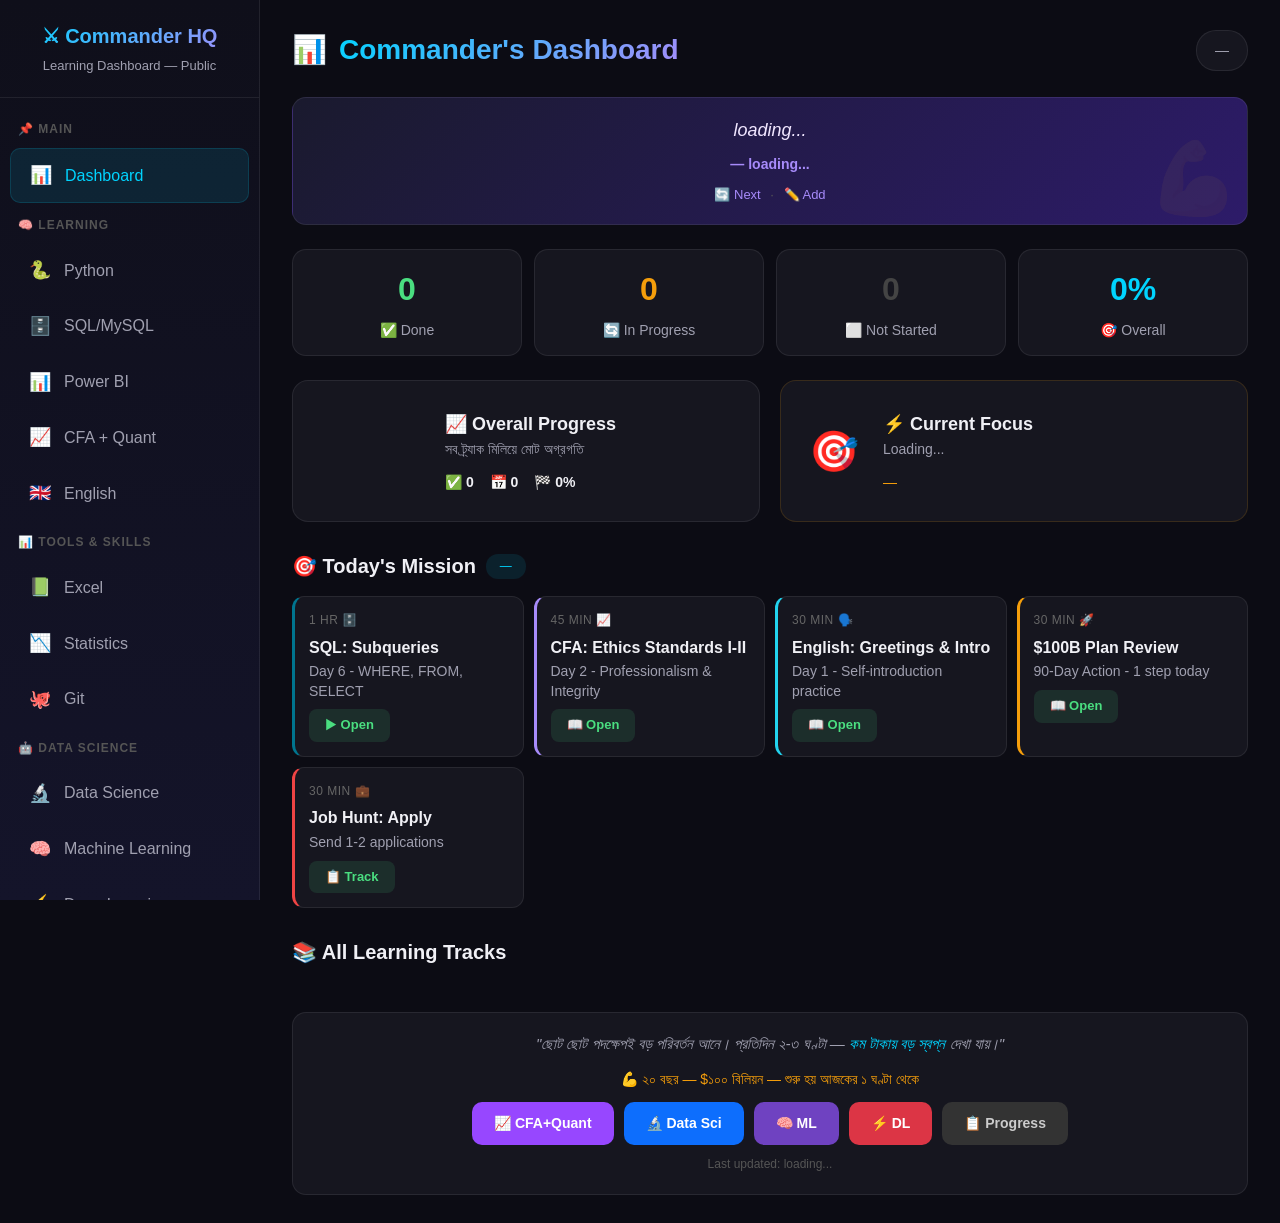
==== index.html @ 7807c97b "🐛 Fix JS syntax: add missing ]; to close tracks array" ====
<!DOCTYPE html>
<html lang="bn">
<head>
<meta charset="UTF-8">
<meta name="viewport" content="width=device-width, initial-scale=1.0">
<title>📊 Commander HQ</title>
<style>
*{margin:0;padding:0;box-sizing:border-box}
:root{--bg:#0c0c14;--card:#16161f;--border:rgba(255,255,255,0.08);--text:#f0f0f5;--dim:#a0a0b0;--accent:#00d4ff;--gold:#f59e0b;--green:#4ade80;--red:#ef4444;--purple:#a78bfa}
html{font-size:16px}
body{font-family:-apple-system,BlinkMacSystemFont,'Segoe UI',Roboto,sans-serif;background:var(--bg);color:var(--text);line-height:1.6;min-height:100vh}
.sidebar{position:fixed;left:0;top:0;bottom:0;width:260px;background:linear-gradient(180deg,#0f0f1a,#14142a);border-right:1px solid var(--border);padding:20px 0;z-index:100;overflow-y:auto}
.sidebar-logo{text-align:center;padding:0 16px 20px;border-bottom:1px solid var(--border);margin-bottom:12px}
.sidebar-logo h2{font-size:20px;background:linear-gradient(135deg,var(--accent),var(--purple));-webkit-background-clip:text;-webkit-text-fill-color:transparent;font-weight:700}
.sidebar-logo .tag{font-size:13px;color:var(--dim);margin-top:4px}
.nav-group{padding:10px 18px 6px;font-size:12px;text-transform:uppercase;letter-spacing:1px;color:#555;font-weight:600}
.nav-item{display:flex;align-items:center;gap:12px;padding:12px 18px;margin:3px 10px;border-radius:10px;font-size:16px;color:var(--dim);text-decoration:none;transition:all 0.2s;cursor:pointer}
.nav-item:hover,.nav-item.active{background:rgba(255,255,255,0.06);color:var(--text)}
.nav-item.active{background:rgba(0,212,255,0.1);color:var(--accent);border:1px solid rgba(0,212,255,0.15)}
.nav-icon{font-size:18px;width:24px;text-align:center}
.main{margin-left:260px;padding:28px 32px;max-width:1400px}
.top-bar{display:flex;justify-content:space-between;align-items:center;margin-bottom:24px;flex-wrap:wrap;gap:12px}
.top-bar h1{font-size:28px;font-weight:700;display:flex;align-items:center;gap:12px}
.top-bar h1 span{background:linear-gradient(135deg,var(--accent),var(--purple));-webkit-background-clip:text;-webkit-text-fill-color:transparent}
.top-date{font-size:14px;color:var(--dim);background:var(--card);padding:8px 18px;border-radius:20px;border:1px solid var(--border)}
.motivation-bar{background:linear-gradient(135deg,#1a1a2e,#2d1b69);border:1px solid rgba(255,255,255,0.08);border-radius:14px;padding:18px 24px;margin-bottom:24px;text-align:center;position:relative;overflow:hidden}
.motivation-bar::before{content:'💪';position:absolute;font-size:70px;opacity:0.05;right:10px;bottom:-10px}
.mq-text{font-size:18px;font-weight:500;font-style:italic;color:#f0e6ff;line-height:1.6}
.mq-author{font-size:14px;color:var(--purple);margin-top:8px;font-weight:600}
.mq-actions{margin-top:10px;font-size:13px;color:#555}
.mq-actions a{color:var(--purple);text-decoration:none;margin:0 6px;cursor:pointer}
.quick-stats{display:grid;grid-template-columns:repeat(auto-fit,minmax(140px,1fr));gap:12px;margin-bottom:24px}
.qs-card{background:var(--card);border:1px solid var(--border);border-radius:14px;padding:14px 16px;text-align:center}
.qs-num{font-size:32px;font-weight:700}
.qs-label{font-size:14px;color:var(--dim);margin-top:4px}
.qs-card.completed .qs-num{color:var(--green)}
.qs-card.in-progress .qs-num{color:var(--gold)}
.qs-card.todo .qs-num{color:#444}
.qs-card.score .qs-num{color:var(--accent)}
.overall-row{display:flex;gap:20px;margin-bottom:28px;flex-wrap:wrap}
.overall-ring-card{background:var(--card);border:1px solid var(--border);border-radius:16px;padding:20px 28px;display:flex;align-items:center;gap:24px;flex:1;min-width:280px}
.ring-container{width:100px;height:100px;position:relative;flex-shrink:0}
.ring-container svg{transform:rotate(-90deg)}
.ring-pct{position:absolute;inset:0;display:flex;align-items:center;justify-content:center;font-size:24px;font-weight:700;color:var(--accent)}
.ring-info h3{font-size:18px;font-weight:600}
.ring-info p{font-size:14px;color:var(--dim)}
.ring-sub{display:flex;gap:16px;margin-top:10px;font-size:14px;color:var(--dim)}
.ring-sub strong{color:var(--text)}
.mission-section{margin-bottom:28px}
.mission-section h2{font-size:20px;font-weight:600;margin-bottom:14px;display:flex;align-items:center;gap:10px}
.date-badge{font-size:12px;font-weight:400;background:rgba(0,212,255,0.1);color:var(--accent);padding:3px 14px;border-radius:12px}
.mission-grid{display:grid;grid-template-columns:repeat(auto-fit,minmax(200px,1fr));gap:10px}
.mission-item{background:var(--card);border:1px solid var(--border);border-radius:12px;padding:14px;border-left:3px solid #333}
.mission-item:hover{background:#1c1c2e}
.m-time{font-size:12px;color:#666;text-transform:uppercase;letter-spacing:0.5px}
.m-title{font-size:16px;font-weight:600;margin:4px 0 2px}
.m-desc{font-size:14px;color:var(--dim);line-height:1.4}
.m-btn{display:inline-block;margin-top:8px;padding:6px 16px;border-radius:8px;font-size:13px;font-weight:600;background:rgba(74,222,128,0.12);color:var(--green);text-decoration:none}
.sql-m{border-left-color:#00758f}
.biz-m{border-left-color:var(--gold)}
.eng-m{border-left-color:#22d3ee}
.job-m{border-left-color:var(--red)}
.cfa-m{border-left-color:var(--purple)}
.tracks-section{margin-bottom:20px}
.tracks-section h2{font-size:20px;font-weight:600;margin-bottom:14px}
.tracks-grid{display:grid;grid-template-columns:repeat(auto-fill,minmax(320px,1fr));gap:14px}
.track-card{background:var(--card);border:1px solid var(--border);border-radius:14px;padding:18px;transition:all 0.25s}
.track-card:hover{transform:translateY(-3px);box-shadow:0 12px 40px rgba(0,0,0,0.4)}
.track-header{display:flex;align-items:center;justify-content:space-between;margin-bottom:12px}
.track-header .left{display:flex;align-items:center;gap:10px}
.t-icon{width:38px;height:38px;border-radius:10px;display:flex;align-items:center;justify-content:center;font-size:18px}
.track-header h3{font-size:16px;font-weight:600}
.track-header .t-sub{font-size:13px;color:var(--dim)}
.t-badge{font-size:12px;font-weight:600;padding:4px 12px;border-radius:10px;text-transform:uppercase}
.t-badge.done{background:rgba(74,222,128,0.12);color:var(--green)}
.t-badge.progress{background:rgba(245,158,11,0.12);color:var(--gold)}
.t-badge.pending{background:rgba(100,100,120,0.15);color:#555}
.t-progress{height:5px;background:rgba(255,255,255,0.05);border-radius:3px;margin-bottom:12px;overflow:hidden}
.t-fill{height:100%;border-radius:3px;transition:width 0.6s ease}
.t-current{background:rgba(255,255,255,0.03);border-radius:10px;padding:10px 12px;margin-bottom:10px;display:flex;align-items:center;justify-content:space-between;gap:10px;border:1px solid rgba(255,255,255,0.05)}
.tc-label{font-size:13px;color:var(--dim)}
.tc-name{font-size:16px;font-weight:600;margin-top:2px}
.tc-btn{background:rgba(255,255,255,0.08);color:var(--text);padding:8px 18px;border-radius:8px;text-decoration:none;font-size:14px;font-weight:600;white-space:nowrap;border:none;cursor:pointer}
.tc-btn:hover{background:rgba(255,255,255,0.15)}
.tc-btn-green{background:rgba(74,222,128,0.2);color:var(--green)}
.t-days{display:flex;flex-wrap:wrap;gap:5px;margin:8px 0}
.t-day{width:34px;height:34px;border-radius:8px;display:flex;align-items:center;justify-content:center;font-size:13px;font-weight:600;cursor:help}
.t-day:hover{transform:scale(1.2)}
.t-day.done{background:rgba(74,222,128,0.15);color:var(--green);border:1px solid rgba(74,222,128,0.25)}
.t-day.current{background:rgba(245,158,11,0.18);color:var(--gold);border:1px solid rgba(245,158,11,0.35);animation:pulse 2s infinite}
.t-day.todo{background:rgba(255,255,255,0.03);color:#333;border:1px solid rgba(255,255,255,0.05)}
@keyframes pulse{0%,100%{box-shadow:0 0 0 0 rgba(245,158,11,0.25)}50%{box-shadow:0 0 8px 2px rgba(245,158,11,0.1)}}
.t-stats{display:flex;justify-content:space-between;padding-top:10px;border-top:1px solid rgba(255,255,255,0.04);font-size:13px;color:var(--dim)}
.footer{margin-top:30px;padding:20px;background:var(--card);border:1px solid var(--border);border-radius:14px;text-align:center}
.f-quote{font-style:italic;color:var(--dim);font-size:15px;max-width:500px;margin:0 auto;line-height:1.5}
.f-quote span{color:var(--accent)}
.f-links{margin-top:12px;display:flex;gap:10px;justify-content:center;flex-wrap:wrap}
.f-links a{display:inline-block;padding:10px 22px;border-radius:10px;text-decoration:none;font-size:14px;font-weight:600}
.f-moto{margin-top:12px;font-size:14px;color:var(--gold);font-weight:500}
.f-updated{margin-top:10px;font-size:12px;color:#555}
.mobile-menu-btn{display:none}
.toast{position:fixed;top:20px;left:50%;transform:translateX(-50%);background:#1a1a2e;border:1px solid rgba(74,222,128,0.3);color:var(--green);padding:14px 28px;border-radius:12px;font-size:15px;font-weight:600;z-index:9999;box-shadow:0 8px 30px rgba(0,0,0,0.4);transition:all 0.3s;pointer-events:none;opacity:0}
@media(max-width:768px){
  .sidebar{display:none;position:fixed;width:280px;z-index:1000}
  .sidebar.open{display:block}
  .main{margin-left:0;padding:16px}
  .top-bar h1{font-size:20px}
  .tracks-grid{grid-template-columns:1fr}
  .mission-grid{grid-template-columns:1fr}
  .quick-stats{grid-template-columns:repeat(2,1fr)}
  .overall-row{flex-direction:column}
  .overall-ring-card{flex-direction:column;text-align:center}
  .mobile-menu-btn{display:block!important;position:fixed;top:12px;left:12px;z-index:1001;background:#1a1a2e;border:1px solid rgba(255,255,255,0.1);color:#fff;padding:10px 14px;border-radius:8px;font-size:20px;cursor:pointer}
}
@media(min-width:769px){.mobile-menu-btn{display:none!important}}
</style>
</head>
<body>

<button class="mobile-menu-btn" onclick="toggleSidebar()">☰</button>

<nav class="sidebar" id="sidebar">
  <div class="sidebar-logo">
    <h2>⚔ Commander HQ</h2>
    <div class="tag">Learning Dashboard — Public</div>
  </div>
  <div class="nav-group">📌 Main</div>
  <a class="nav-item active" href="#" onclick="scrollToTop()"><span class="nav-icon">📊</span> Dashboard</a>
  <div class="nav-group">🧠 Learning</div>
  <a class="nav-item" href="Python/INDEX.md" target="_blank"><span class="nav-icon">🐍</span> Python</a>
  <a class="nav-item" href="SQL/INDEX.md" target="_blank"><span class="nav-icon">🗄️</span> SQL/MySQL</a>
  <a class="nav-item" href="PowerBI/INDEX.md" target="_blank"><span class="nav-icon">📊</span> Power BI</a>
  <a class="nav-item" href="CFA/INDEX.md" target="_blank"><span class="nav-icon">📈</span> CFA + Quant</a>
  <a class="nav-item" href="English/INDEX.md" target="_blank"><span class="nav-icon">🇬🇧</span> English</a>
    <div class="nav-group">📊 Tools & Skills</div>
    <a class="nav-item" href="Excel/day01_pivot_intro.md" target="_blank"><span class="nav-icon">📗</span> Excel</a>
    <a class="nav-item" href="Statistics/day01_descriptive.md" target="_blank"><span class="nav-icon">📉</span> Statistics</a>
    <a class="nav-item" href="Git/day01_intro.md" target="_blank"><span class="nav-icon">🐙</span> Git</a>
    <div class="nav-group">🤖 Data Science</div>
  <a class="nav-item" href="DataScience/README.md" target="_blank"><span class="nav-icon">🔬</span> Data Science</a>
  <a class="nav-item" href="MachineLearning/README.md" target="_blank"><span class="nav-icon">🧠</span> Machine Learning</a>
  <a class="nav-item" href="DeepLearning/README.md" target="_blank"><span class="nav-icon">⚡</span> Deep Learning</a>
  <div class="nav-group">🎯 Goals</div>
  <a class="nav-item" href="Wealth/100B_MASTER_PLAN.md" target="_blank"><span class="nav-icon">💰</span> $100B Plan</a>
    <a class="nav-item" href="PROGRESS.md" target="_blank"><span class="nav-icon">📋</span> Progress</a>
  <a class="nav-item" href="dashboard.html"><span class="nav-icon">🔄</span> Refresh</a>
</nav>

<div class="main">
  <div class="top-bar">
    <h1>📊 <span>Commander's Dashboard</span></h1>
    <div class="top-date" id="dateDisplay">—</div>
  </div>

  <div class="motivation-bar">
    <div class="mq-text" id="mqText">loading...</div>
    <div class="mq-author" id="mqAuthor">— loading...</div>
    <div class="mq-actions"><a id="refreshQ">🔄 Next</a> · <a id="addQ">✏️ Add</a> <span id="mqNum"></span></div>
  </div>

  <div class="quick-stats">
    <div class="qs-card completed"><div class="qs-num" id="qsDone">0</div><div class="qs-label">✅ Done</div></div>
    <div class="qs-card in-progress"><div class="qs-num" id="qsCurrent">0</div><div class="qs-label">🔄 In Progress</div></div>
    <div class="qs-card todo"><div class="qs-num" id="qsTodo">0</div><div class="qs-label">⬜ Not Started</div></div>
    <div class="qs-card score"><div class="qs-num" id="qsPct">0%</div><div class="qs-label">🎯 Overall</div></div>
  </div>

  <div class="overall-row">
    <div class="overall-ring-card">
      <div class="ring-container" id="overallRing"></div>
      <div class="ring-info">
        <h3>📈 Overall Progress</h3>
        <p>সব ট্র্যাক মিলিয়ে মোট অগ্রগতি</p>
        <div class="ring-sub"><span>✅ <strong id="totalDoneSub">0</strong></span><span>📅 <strong id="totalDaysSub">0</strong></span><span>🏁 <strong id="totalPctSub">0%</strong></span></div>
      </div>
    </div>
    <div class="overall-ring-card" style="border-color:rgba(245,158,11,0.15)">
      <div style="font-size:40px">🎯</div>
      <div class="ring-info">
        <h3>⚡ Current Focus</h3>
        <p id="currentFocusText">Loading...</p>
        <div class="ring-sub"><span id="currentFocusDetail" style="color:var(--gold)">—</span></div>
      </div>
    </div>
  </div>

  <div class="mission-section">
    <h2>🎯 Today's Mission <span class="date-badge" id="todayDate">—</span></h2>
    <div class="mission-grid">
      <div class="mission-item sql-m"><div class="m-time">1 hr 🗄️</div><div class="m-title">SQL: Subqueries</div><div class="m-desc">Day 6 - WHERE, FROM, SELECT</div><a class="m-btn" href="lesson.html?file=SQL/day06_mysql_subqueries.sql" target="_blank">▶ Open</a></div>
            <div class="mission-item cfa-m"><div class="m-time">45 min 📈</div><div class="m-title">CFA: Ethics Standards I-II</div><div class="m-desc">Day 2 - Professionalism & Integrity</div><a class="m-btn" href="lesson.html?file=CFA/level1/day02_standards1.md" target="_blank">📖 Open</a></div>
            <div class="mission-item eng-m"><div class="m-time">30 min 🗣️</div><div class="m-title">English: Greetings & Intro</div><div class="m-desc">Day 1 - Self-introduction practice</div><a class="m-btn" href="lesson.html?file=English/day01_easy.md" target="_blank">📖 Open</a></div>
            <div class="mission-item biz-m"><div class="m-time">30 min 🚀</div><div class="m-title">$100B Plan Review</div><div class="m-desc">90-Day Action - 1 step today</div><a class="m-btn" href="lesson.html?file=Wealth/100B_MASTER_PLAN.md" target="_blank">📖 Open</a></div>
            <div class="mission-item job-m"><div class="m-time">30 min 💼</div><div class="m-title">Job Hunt: Apply</div><div class="m-desc">Send 1-2 applications</div><a class="m-btn" href="PROGRESS.md" target="_blank">📋 Track</a></div>
    </div>
  </div>

  <div class="tracks-section">
    <h2>📚 All Learning Tracks</h2>
    <div class="tracks-grid" id="tracksGrid"></div>
  </div>

  <div class="footer">
    <div class="f-quote">"ছোট ছোট পদক্ষেপই বড় পরিবর্তন আনে। প্রতিদিন ২-৩ ঘণ্টা — <span>কম টাকায় বড় স্বপ্ন</span> দেখা যায়।"</div>
    <div class="f-moto">💪 ২০ বছর — $১০০ বিলিয়ন — শুরু হয় আজকের ১ ঘণ্টা থেকে</div>
    <div class="f-links">
                  <a href="CFA/INDEX.md" target="_blank" style="background:#9747ff;color:#fff">📈 CFA+Quant</a>
      <a href="DataScience/README.md" target="_blank" style="background:#0d6efd;color:#fff">🔬 Data Sci</a>
      <a href="MachineLearning/README.md" target="_blank" style="background:#6f42c1;color:#fff">🧠 ML</a>
      <a href="DeepLearning/README.md" target="_blank" style="background:#dc3545;color:#fff">⚡ DL</a>
      <a href="PROGRESS.md" target="_blank" style="background:#333;color:#ccc">📋 Progress</a>
    </div>
    <div class="f-updated" id="lastUpdated">Last updated: loading...</div>
  </div>
</div>

<script>
const tracks=[
{id:'python',icon:'🐍',color:'#3776ab',name:'Python',subtitle:'Data Analysis Foundation',goal:'6mo → Advanced',basePath:'Python/',dayFiles:{1:'week01_basics/day01_variables_easy.md',2:'week01_basics/day02_conditions_easy.md',3:'week01_basics/day03_loops_easy.md',4:'week01_basics/day04_lists_dicts.py',5:'week01_basics/day05_functions.py',6:'week01_basics/day06_strings.py',7:'week01_basics/day07_fileio.py',8:'week01_basics/day08_errors.py',9:'week01_basics/day09_numpy.py',10:'week01_basics/day10_pandas_series.py',11:'week01_basics/day11_pandas_dataframe.py',12:'week01_basics/day12_data_cleaning.py',13:'week01_basics/day13_matplotlib.py',14:'week01_basics/day14_aggregation.py',15:'week01_basics/day15_mini_project.py',16:'week01_basics/day16_apis_json.py',17:'week01_basics/day17_web_scraping.py',18:'week01_basics/day18_portfolio_project.py',19:'week01_basics/day19_portfolio_polish.py',20:'week01_basics/day20_capstone.py'},totalDays:20,completed:3,currentDay:4,days:[{n:1,label:'Variables & Data Types',status:'done'},{n:2,label:'Conditions (if/elif/else)',status:'done'},{n:3,label:'Loops (for/while)',status:'done'},{n:4,label:'Lists & Dictionaries',status:'current'},{n:5,label:'Functions',status:'todo'},{n:6,label:'Strings & Methods',status:'todo'},{n:7,label:'File I/O',status:'todo'},{n:8,label:'Error Handling',status:'todo'},{n:9,label:'NumPy',status:'todo'},{n:10,label:'Pandas Series',status:'todo'},{n:11,label:'Pandas DataFrame',status:'todo'},{n:12,label:'Data Cleaning',status:'todo'},{n:13,label:'Matplotlib',status:'todo'},{n:14,label:'Data Aggregation',status:'todo'},{n:15,label:'Mini Project',status:'todo'},{n:16,label:'APIs & JSON',status:'todo'},{n:17,label:'Web Scraping',status:'todo'},{n:18,label:'Portfolio Project',status:'todo'},{n:19,label:'Portfolio Polish',status:'todo'},{n:20,label:'Capstone',status:'todo'}]},
{id:'sql',icon:'🗄️',color:'#00758f',name:'SQL (MySQL)',subtitle:'Database & Query Mastery',goal:'4wk → Intermediate',basePath:'SQL/',dayFiles:{1:'day01_easy.md',2:'day02_easy.md',3:'day03_easy.md',4:'day04_easy.md',5:'day05_easy.md',6:'day06_mysql_subqueries.sql',7:'day07_mysql_window.sql',8:'day08_mysql_ctes.sql',9:'day09_mysql_constraints.sql',10:'day10_mysql_alter_drop.sql',11:'day11_mysql_views_indexes.sql',12:'day12_mysql_procedures.sql',13:'day13_mysql_normalization.sql',14:'day14_mysql_portfolio.sql',15:'day15_mysql_backup.sql'},totalDays:15,completed:5,currentDay:6,days:[{n:1,label:'MySQL Setup & DB',status:'done'},{n:2,label:'CRUD Operations',status:'done'},{n:3,label:'WHERE, LIKE, IN',status:'done'},{n:4,label:'GROUP BY & HAVING',status:'done'},{n:5,label:'JOINs',status:'done'},{n:6,label:'Subqueries',status:'current'},{n:7,label:'Window Functions',status:'todo'},{n:8,label:'CTEs',status:'todo'},{n:9,label:'Constraints & Keys',status:'todo'},{n:10,label:'ALTER/CREATE/DROP',status:'todo'},{n:11,label:'Views & Indexes',status:'todo'},{n:12,label:'Stored Procedures',status:'todo'},{n:13,label:'DB Normalization',status:'todo'},{n:14,label:'Portfolio Project',status:'todo'},{n:15,label:'Backup & GitHub',status:'todo'}]},
{id:'powerbi',icon:'📊',color:'#f2c811',name:'Power BI',subtitle:'Visualization & Dashboards',goal:'2mo → Intermediate',basePath:'PowerBI/',dayFiles:{1:'day01_easy.md',2:'day02_easy.md',3:'day03_data_import.md',4:'day04_dax_basics.md',5:'day05_relationships.md',6:'day06_filters_slicers.md',7:'day07_time_intelligence.md',8:'day08_custom_visuals.md',9:'day09_bookmarks.md',10:'day10_powerbi_service.md',11:'day11_mini_project.md',12:'day12_portfolio_project.md'},totalDays:12,completed:0,currentDay:1,days:[{n:1,label:'Setup & First Chart',status:'current'},{n:2,label:'Basic Charts',status:'todo'},{n:3,label:'Data Import',status:'todo'},{n:4,label:'DAX Basics',status:'todo'},{n:5,label:'Relationships',status:'todo'},{n:6,label:'Filters & Slicers',status:'todo'},{n:7,label:'Time Intelligence',status:'todo'},{n:8,label:'Custom Visuals',status:'todo'},{n:9,label:'Bookmarks',status:'todo'},{n:10,label:'Power BI Service',status:'todo'},{n:11,label:'Mini Project',status:'todo'},{n:12,label:'Portfolio Dashboard',status:'todo'}]},
{id:'cfa',icon:'📈',color:'#9747ff',name:'CFA + Quant',subtitle:'Level 1 → 2 → 3 + Quant',goal:'2 years',basePath:'CFA/',dayFiles:{1:'INDEX.md',2:'level1/01_ethics.md'},totalDays:60,completed:0,currentDay:1,days:[{n:1,label:'📖 Ethics: Code of Ethics & Standards',status:'current'},{n:2,label:'📖 Ethics: Standards I-II',status:'todo'},{n:3,label:'📖 Ethics: Standards III-IV',status:'todo'},{n:4,label:'📖 Ethics: Standards V-VII',status:'todo'},{n:5,label:'📖 Ethics: GIPS',status:'todo'},{n:6,label:'✍️ Ethics: Practice Qs',status:'todo'},{n:7,label:'✍️ Ethics: Mock Test',status:'todo'},{n:8,label:'📖 Quant: TVM',status:'todo'},{n:9,label:'📖 Quant: DCF',status:'todo'},{n:10,label:'📖 Quant: Statistics',status:'todo'},{n:11,label:'📖 Quant: Distributions',status:'todo'},{n:12,label:'📖 Quant: Sampling',status:'todo'},{n:13,label:'✍️ Quant: Practice',status:'todo'},{n:14,label:'📖 Econ: Micro',status:'todo'},{n:15,label:'📖 Econ: Market Structures',status:'todo'},{n:16,label:'📖 Econ: Macro/GDP',status:'todo'},{n:17,label:'📖 Econ: Monetary Policy',status:'todo'},{n:18,label:'📖 Econ: Trade & FX',status:'todo'},{n:19,label:'✍️ Econ: Practice',status:'todo'},{n:20,label:'📖 FSA: Income Statements',status:'todo'},{n:21,label:'📖 FSA: Balance Sheets',status:'todo'},{n:22,label:'📖 FSA: Cash Flow',status:'todo'},{n:23,label:'📖 FSA: Ratios',status:'todo'},{n:24,label:'📖 FSA: Inventory',status:'todo'},{n:25,label:'✍️ FSA: Practice',status:'todo'},{n:26,label:'📖 Corporate: Governance',status:'todo'},{n:27,label:'📖 Corporate: Cap Budgeting',status:'todo'},{n:28,label:'📖 Corporate: Cost of Capital',status:'todo'},{n:29,label:'📖 Corporate: Working Capital',status:'todo'},{n:30,label:'✍️ Corporate: Practice',status:'todo'},{n:31,label:'📖 Equity: Market Structure',status:'todo'},{n:32,label:'📖 Equity: Indices',status:'todo'},{n:33,label:'📖 Equity: Efficiency',status:'todo'},{n:34,label:'📖 Equity: DDM',status:'todo'},{n:35,label:'📖 Equity: FCF Models',status:'todo'},{n:36,label:'✍️ Equity: Practice',status:'todo'},{n:37,label:'📖 FI: Bond Pricing',status:'todo'},{n:38,label:'📖 FI: Duration',status:'todo'},{n:39,label:'📖 FI: Credit Analysis',status:'todo'},{n:40,label:'📖 FI: ABS/MBS',status:'todo'},{n:41,label:'📖 FI: Rate Risk',status:'todo'},{n:42,label:'✍️ FI: Practice',status:'todo'},{n:43,label:'📖 Deriv: Forwards',status:'todo'},{n:44,label:'📖 Deriv: Futures',status:'todo'},{n:45,label:'📖 Deriv: Options',status:'todo'},{n:46,label:'📖 Deriv: Strategies',status:'todo'},{n:47,label:'📖 Deriv: Swaps',status:'todo'},{n:48,label:'✍️ Deriv: Practice',status:'todo'},{n:49,label:'📖 Alts: PE',status:'todo'},{n:50,label:'📖 Alts: Real Estate',status:'todo'},{n:51,label:'📖 Alts: Commodities',status:'todo'},{n:52,label:'📖 Alts: Hedge Funds',status:'todo'},{n:53,label:'📖 Alts: Infrastructure',status:'todo'},{n:54,label:'✍️ Alts: Practice',status:'todo'},{n:55,label:'📖 PM: Risk/Return',status:'todo'},{n:56,label:'📖 PM: CAPM/APT',status:'todo'},{n:57,label:'📖 PM: Construction',status:'todo'},{n:58,label:'📖 PM: Allocation',status:'todo'},{n:59,label:'📖 PM: Risk Mgmt',status:'todo'},{n:60,label:'✍️ PM: Practice',status:'todo'}]},
{id:'english',icon:'🇬🇧',color:'#22d3ee',name:'English (C-Level)',subtitle:'Interview & Professional',goal:'6mo → Fluent',basePath:'English/',dayFiles:{1:'day01_easy.md',2:'day02_easy.md',3:'day03_easy.md',4:'day04_easy.md',5:'day05_easy.md',6:'day06_easy.md',7:'day07_easy.md',8:'day08_easy.md',9:'day09_easy.md',10:'day10_easy.md',11:'day11_easy.md',12:'day12_easy.md',13:'day13_adv.md',14:'day14_adv.md',15:'day15_adv.md',16:'day16_adv.md',17:'day17_adv.md',18:'day18_adv.md',19:'day19_adv.md',20:'day20_adv.md',21:'day21_adv.md',22:'day22_adv.md',23:'day23_adv.md',24:'day24_adv.md'},totalDays:24,completed:0,currentDay:1,days:[{n:1,label:'Greetings & Self-Intro',status:'current'},{n:2,label:'Background & Education',status:'todo'},{n:3,label:'Simple Q&A',status:'todo'},{n:4,label:'Describing Skills',status:'todo'},{n:5,label:'Professional Experience',status:'todo'},{n:6,label:'Week 1 Review',status:'todo'},{n:7,label:'Common Interview Qs',status:'todo'},{n:8,label:'STAR Method',status:'todo'},{n:9,label:'Technical Vocab',status:'todo'},{n:10,label:'Behavioral Qs',status:'todo'},{n:11,label:'Asking Questions Back',status:'todo'},{n:12,label:'Week 2 Review - Mock',status:'todo'},{n:13,label:'Emails & Reports',status:'todo'},{n:14,label:'Meeting English',status:'todo'},{n:15,label:'Presentations',status:'todo'},{n:16,label:'Negotiation Phrases',status:'todo'},{n:17,label:'Networking',status:'todo'},{n:18,label:'Week 3 Review',status:'todo'},{n:19,label:'C-Level Speech',status:'todo'},{n:20,label:'Complex Scenarios',status:'todo'},{n:21,label:'Elevator Pitch',status:'todo'},{n:22,label:'Panel Interview',status:'todo'},{n:23,label:'Full Mock Interview',status:'todo'},{n:24,label:'Final Review',status:'todo'}]},

totalDays:10,completed:0,currentDay:1,days:[{n:1,label:'90-Day Action Plan',status:'current'},{n:2,label:'Immigration AI MVP',status:'todo'},{n:3,label:'Data Analyst Job',status:'todo'},{n:4,label:'$1K MRR',status:'todo'},{n:5,label:'$1M+ ARR',status:'todo'},{n:6,label:'First Real Estate',status:'todo'},{n:7,label:'FinTech Venture',status:'todo'},{n:8,label:'Jahir Holdings Group',status:'todo'},{n:9,label:'$1B Milestone',status:'todo'},{n:10,label:'$100B FINISH LINE',status:'todo'}]},
{id:'excel',icon:'📗',color:'#217346',name:'Excel Advanced',subtitle:'Pivot, VLOOKUP, Macros',goal:'1mo',basePath:'Excel/',dayFiles:{1:'day01_pivot_intro.md',2:'day02_pivot_advanced.md',3:'day03_vlookup_index.md',4:'day04_xlookup.md',5:'day05_conditional_format.md',6:'day06_charts_sparklines.md',7:'day07_whatif_analysis.md',8:'day08_power_query.md',9:'day09_advanced_formulas.md',10:'day10_macros_vba.md',11:'day11_dashboard_design.md',12:'day12_dashboard_project.md'},totalDays:12,completed:0,currentDay:1,days:[{n:1,label:'Pivot Tables Intro',status:'current'},{n:2,label:'Pivot Advanced Filters',status:'todo'},{n:3,label:'VLOOKUP & INDEX-MATCH',status:'todo'},{n:4,label:'XLOOKUP',status:'todo'},{n:5,label:'Conditional Formatting',status:'todo'},{n:6,label:'Charts & Sparklines',status:'todo'},{n:7,label:'What-If Analysis',status:'todo'},{n:8,label:'Power Query',status:'todo'},{n:9,label:'Advanced Formulas',status:'todo'},{n:10,label:'Macros & VBA',status:'todo'},{n:11,label:'Dashboard Design',status:'todo'},{n:12,label:'Portfolio Dashboard',status:'todo'}]},
{id:'stats',icon:'📉',color:'#8b5cf6',name:'Statistics',subtitle:'For Data Science',goal:'1mo',basePath:'Statistics/',dayFiles:{1:'day01_descriptive.md',2:'day02_variance_std.md',3:'day03_probability.md',4:'day04_normal_distribution.md',5:'day05_sampling_ci.md',6:'day06_hypothesis_testing.md',7:'day07_correlation.md',8:'day08_regression.md',9:'day09_anova.md',10:'day10_portfolio_stats.md'},totalDays:10,completed:0,currentDay:1,days:[{n:1,label:'Descriptive Stats',status:'current'},{n:2,label:'Variance & Std Dev',status:'todo'},{n:3,label:'Probability Basics',status:'todo'},{n:4,label:'Normal Distribution',status:'todo'},{n:5,label:'Sampling & CI',status:'todo'},{n:6,label:'Hypothesis Testing',status:'todo'},{n:7,label:'Correlation',status:'todo'},{n:8,label:'Regression',status:'todo'},{n:9,label:'ANOVA',status:'todo'},{n:10,label:'Portfolio Project',status:'todo'}]},
{id:'git',icon:'🐙',color:'#f05032',name:'Git & GitHub',subtitle:'Version Control',goal:'2wk',basePath:'Git/',dayFiles:{1:'day01_intro.md',2:'day02_basic_commands.md',3:'day03_branching_merging.md',4:'day04_remote_github.md',5:'day05_pull_requests.md',6:'day06_gitignore_branching.md',7:'day07_collaboration_workflow.md',8:'day08_portfolio.md'},totalDays:8,completed:0,currentDay:1,days:[{n:1,label:'Git Intro & Setup',status:'current'},{n:2,label:'Basic Commands',status:'todo'},{n:3,label:'Branching & Merging',status:'todo'},{n:4,label:'Remote & GitHub',status:'todo'},{n:5,label:'Pull Requests',status:'todo'},{n:6,label:'.gitignore & Strategy',status:'todo'},{n:7,label:'Collaboration',status:'todo'},{n:8,label:'Portfolio Project',status:'todo'}]},
{id:'datascience',icon:'🔬',color:'#0d6efd',name:'Data Science',subtitle:'Statistics + EDA + Viz',goal:'30 days',basePath:'DataScience/',dayFiles:{1:'day01_ds_overview.md',2:'day02_python_for_ds.md',3:'day03_numpy_deep_dive.md',4:'day04_pandas_mastery1.md',5:'day05_pandas_mastery2.md',6:'day06_data_cleaning.md',7:'day07_eda.md',8:'day08_visualization.md',9:'day09_feature_engineering.md',10:'day10_project_cleaning_eda.md',11:'day11_probability.md',12:'day12_feature_engineering.md',13:'day13_sampling.md',14:'day14_hypothesis_testing.md',15:'day15_project_sampling_testing.md',16:'day16_linear_regression.md',17:'day17_multiple_regression.md',18:'day18_evaluation_metrics.md',19:'day19_logistic_regression.md',20:'day20_decision_trees.md',21:'day21_confusion_matrix.md',22:'day22_classification_metrics.md',23:'day23_kmeans.md',24:'day24_pca.md',25:'day25_time_series.md',26:'day26_project_regression.md',27:'day27_project_classification.md',28:'day28_project_clustering.md',29:'day29_capstone_part1.md',30:'day30_capstone_part2.md'},totalDays:30,completed:0,currentDay:1,days:[{n:1,label:'DS Overview',status:'current'},{n:2,label:'Python for DS',status:'todo'},{n:3,label:'NumPy Deep Dive',status:'todo'},{n:4,label:'Pandas Mastery 1',status:'todo'},{n:5,label:'Pandas Mastery 2',status:'todo'},{n:6,label:'Data Cleaning',status:'todo'},{n:7,label:'EDA',status:'todo'},{n:8,label:'Visualization',status:'todo'},{n:9,label:'Feature Engineering',status:'todo'},{n:10,label:'Project: Cleaning & EDA',status:'todo'},{n:11,label:'Probability',status:'todo'},{n:12,label:'Feature Engineering 2',status:'todo'},{n:13,label:'Sampling',status:'todo'},{n:14,label:'Hypothesis Testing',status:'todo'},{n:15,label:'Project: Sampling',status:'todo'},{n:16,label:'Linear Regression',status:'todo'},{n:17,label:'Multiple Regression',status:'todo'},{n:18,label:'Eval Metrics',status:'todo'},{n:19,label:'Logistic Regression',status:'todo'},{n:20,label:'Decision Trees',status:'todo'},{n:21,label:'Confusion Matrix',status:'todo'},{n:22,label:'Classification Metrics',status:'todo'},{n:23,label:'K-Means',status:'todo'},{n:24,label:'PCA',status:'todo'},{n:25,label:'Time Series',status:'todo'},{n:26,label:'Project: Regression',status:'todo'},{n:27,label:'Project: Classification',status:'todo'},{n:28,label:'Project: Clustering',status:'todo'},{n:29,label:'Capstone Part 1',status:'todo'},{n:30,label:'Capstone Part 2',status:'todo'}]},
{id:'ml',icon:'🧠',color:'#6f42c1',name:'Machine Learning',subtitle:'Regression + Classification',goal:'60 days',basePath:'MachineLearning/',dayFiles:{1:'day01_ml_overview.md',2:'day02_supervised_unsupervised.md',3:'day03_python_ml_stack_scikit.md',4:'day04_data_preprocessing.md',5:'day05_train_test_split.md',6:'day06_linear_regression.md',7:'day07_multiple_regression.md',8:'day08_polynomial_regression.md',9:'day09_regularization_ridge_lasso.md',10:'day10_evaluation_metrics.md',11:'day11_logistic_regression.md',12:'day12_decision_trees.md',13:'day13_random_forest.md',14:'day14_gradient_boosting.md',15:'day15_xgboost.md',16:'day16_svm.md',17:'day17_knn.md',18:'day18_naive_bayes.md',19:'day19_ensemble_methods.md',20:'day20_model_evaluation_cv_grid.md',21:'day21_kmeans.md',22:'day22_hierarchical_clustering.md',23:'day23_dbscan.md',24:'day24_pca.md',25:'day25_tsne.md',26:'day26_feature_engineering.md',27:'day27_feature_selection.md',28:'day28_hyperparameter_tuning.md',29:'day29_pipeline.md',30:'day30_imbalanced_data.md',31:'day31_time_series_forecasting.md',32:'day32_arima.md',33:'day33_prophet.md',34:'day34_lstm_basics.md',35:'day35_stock_prediction.md',36:'day36_recommender_systems.md',37:'day37_anomaly_detection.md',38:'day38_nlp_basics.md',39:'day39_sentiment_analysis.md',40:'day40_text_classification.md',41:'day41_model_deployment.md',42:'day42_model_serialization.md',43:'day43_docker_intro.md',44:'day44_mlflow_intro.md',45:'day45_model_monitoring.md',46:'day46_ab_testing.md',47:'day47_experiment_design.md',48:'day48_causality.md',49:'day49_fairness_ml.md',50:'day50_ethics_ml.md',51:'day51_stacking_blending.md',52:'day52_feature_importance.md',53:'day53_shap_values.md',54:'day54_partial_dependence.md',55:'day55_model_interpretability.md',56:'day56_capstone_data_prep.md',57:'day57_capstone_feature_eng.md',58:'day58_capstone_model_building.md',59:'day59_capstone_evaluation.md',60:'day60_capstone_deploy.md'},totalDays:60,completed:0,currentDay:1,days:[{n:1,label:'ML Overview',status:'current'},{n:2,label:'Sup vs Unsup',status:'todo'},{n:3,label:'Python ML Stack',status:'todo'},{n:4,label:'Data Preprocessing',status:'todo'},{n:5,label:'Train/Test Split',status:'todo'},{n:6,label:'Linear Regression',status:'todo'},{n:7,label:'Multiple Regression',status:'todo'},{n:8,label:'Polynomial Reg',status:'todo'},{n:9,label:'Ridge/Lasso',status:'todo'},{n:10,label:'Eval Metrics',status:'todo'},{n:11,label:'Logistic Regression',status:'todo'},{n:12,label:'Decision Trees',status:'todo'},{n:13,label:'Random Forest',status:'todo'},{n:14,label:'Gradient Boosting',status:'todo'},{n:15,label:'XGBoost',status:'todo'},{n:16,label:'SVM',status:'todo'},{n:17,label:'KNN',status:'todo'},{n:18,label:'Naive Bayes',status:'todo'},{n:19,label:'Ensemble Methods',status:'todo'},{n:20,label:'CV & Grid Search',status:'todo'},{n:21,label:'K-Means',status:'todo'},{n:22,label:'Hierarchical Clust',status:'todo'},{n:23,label:'DBSCAN',status:'todo'},{n:24,label:'PCA',status:'todo'},{n:25,label:'t-SNE',status:'todo'},{n:26,label:'Feature Engineering',status:'todo'},{n:27,label:'Feature Selection',status:'todo'},{n:28,label:'Hyperparameter Tuning',status:'todo'},{n:29,label:'Pipeline',status:'todo'},{n:30,label:'Imbalanced Data',status:'todo'},{n:31,label:'Time Series Forecast',status:'todo'},{n:32,label:'ARIMA',status:'todo'},{n:33,label:'Prophet',status:'todo'},{n:34,label:'LSTM Basics',status:'todo'},{n:35,label:'Stock Prediction',status:'todo'},{n:36,label:'Recommender Systems',status:'todo'},{n:37,label:'Anomaly Detection',status:'todo'},{n:38,label:'NLP Basics',status:'todo'},{n:39,label:'Sentiment Analysis',status:'todo'},{n:40,label:'Text Classification',status:'todo'},{n:41,label:'Model Deployment',status:'todo'},{n:42,label:'Model Serialization',status:'todo'},{n:43,label:'Docker Intro',status:'todo'},{n:44,label:'MLflow',status:'todo'},{n:45,label:'Model Monitoring',status:'todo'},{n:46,label:'A/B Testing',status:'todo'},{n:47,label:'Experiment Design',status:'todo'},{n:48,label:'Causality',status:'todo'},{n:49,label:'Fairness in ML',status:'todo'},{n:50,label:'ML Ethics',status:'todo'},{n:51,label:'Stacking/Blending',status:'todo'},{n:52,label:'Feature Importance',status:'todo'},{n:53,label:'SHAP Values',status:'todo'},{n:54,label:'Partial Dependence',status:'todo'},{n:55,label:'Interpretability',status:'todo'},{n:56,label:'Capstone: Data Prep',status:'todo'},{n:57,label:'Capstone: Features',status:'todo'},{n:58,label:'Capstone: Models',status:'todo'},{n:59,label:'Capstone: Eval',status:'todo'},{n:60,label:'Capstone: Deploy',status:'todo'}]},
{id:'dl',icon:'⚡',color:'#dc3545',name:'Deep Learning',subtitle:'CNN + RNN + LSTM',goal:'60 days',basePath:'DeepLearning/',dayFiles:{1:'day01_dl_overview.md',2:'day02_neural_networks_basics.md',3:'day03_perceptron.md',4:'day04_activation_functions.md',5:'day05_backpropagation.md',6:'day06_tensorflow_pytorch_intro.md',7:'day07_building_first_nn.md',8:'day08_loss_functions_optimizers.md',9:'day09_loss_functions_optimizers_deep.md',10:'day10_training_loop_evaluation.md',11:'day11_ann_deep_dive.md',12:'day12_hyperparameter_tuning.md',13:'day13_regularization.md',14:'day14_early_stopping_callbacks.md',15:'day15_project_ann_stock_prediction.md',16:'day16_cnn_basics.md',17:'day17_convolution_pooling.md',18:'day18_image_classification.md',19:'day19_transfer_learning.md',20:'day20_finetuning_practical_cnn.md',21:'day21_rnn_basics.md',22:'day22_lstm.md',23:'day23_gru.md',24:'day24_time_series_lstm.md',25:'day25_stock_prediction_lstm.md',26:'day26_sequence_models.md',27:'day27_bidirectional_rnn.md',28:'day28_attention.md',29:'day29_encoder_decoder.md',30:'day30_seq2seq.md',31:'day31_autoencoders.md',32:'day32_denoising_ae.md',33:'day33_vae.md',34:'day34_dim_reduction_ae.md',35:'day35_anomaly_detection_ae.md',36:'day36_gans.md',37:'day37_dcgan.md',38:'day38_conditional_gan.md',39:'day39_synthetic_data_gan.md',40:'day40_gan_evaluation.md',41:'day41_transfer_learning.md',42:'day42_bert.md',43:'day43_transformers.md',44:'day44_finetune_transformers.md',45:'day45_nlp_transformers.md',46:'day46_rl_intro.md',47:'day47_q_learning.md',48:'day48_dqn.md',49:'day49_policy_gradients.md',50:'day50_rl_trading.md',51:'day51_resnet.md',52:'day52_inception.md',53:'day53_efficientnet.md',54:'day54_model_pruning.md',55:'day55_quantization.md',56:'day56_capstone_data_prep.md',57:'day57_capstone_lstm.md',58:'day58_capstone_evaluation.md',59:'day59_capstone_portfolio.md',60:'day60_capstone_summary.md'},totalDays:60,completed:0,currentDay:1,days:[{n:1,label:'DL Overview',status:'current'},{n:2,label:'NN Basics',status:'todo'},{n:3,label:'Perceptron',status:'todo'},{n:4,label:'Activation Functions',status:'todo'},{n:5,label:'Backpropagation',status:'todo'},{n:6,label:'TF/PyTorch Intro',status:'todo'},{n:7,label:'First NN',status:'todo'},{n:8,label:'Loss & Optimizers',status:'todo'},{n:9,label:'Optimizers Deep',status:'todo'},{n:10,label:'Training Loop',status:'todo'},{n:11,label:'ANN Deep Dive',status:'todo'},{n:12,label:'Hyperparameter Tuning',status:'todo'},{n:13,label:'Regularization',status:'todo'},{n:14,label:'Early Stopping',status:'todo'},{n:15,label:'ANN Stock Project',status:'todo'},{n:16,label:'CNN Basics',status:'todo'},{n:17,label:'Conv & Pooling',status:'todo'},{n:18,label:'Image Classification',status:'todo'},{n:19,label:'Transfer Learning',status:'todo'},{n:20,label:'CNN Finetune',status:'todo'},{n:21,label:'RNN Basics',status:'todo'},{n:22,label:'LSTM',status:'todo'},{n:23,label:'GRU',status:'todo'},{n:24,label:'Time Series LSTM',status:'todo'},{n:25,label:'Stock LSTM',status:'todo'},{n:26,label:'Sequence Models',status:'todo'},{n:27,label:'Bidirectional RNN',status:'todo'},{n:28,label:'Attention',status:'todo'},{n:29,label:'Encoder-Decoder',status:'todo'},{n:30,label:'Seq2Seq',status:'todo'},{n:31,label:'Autoencoders',status:'todo'},{n:32,label:'Denoising AE',status:'todo'},{n:33,label:'VAE',status:'todo'},{n:34,label:'Dim Reduction AE',status:'todo'},{n:35,label:'Anomaly Detection',status:'todo'},{n:36,label:'GANs',status:'todo'},{n:37,label:'DCGAN',status:'todo'},{n:38,label:'Conditional GAN',status:'todo'},{n:39,label:'Synthetic Data',status:'todo'},{n:40,label:'GAN Evaluation',status:'todo'},{n:41,label:'Transfer Learning 2',status:'todo'},{n:42,label:'BERT',status:'todo'},{n:43,label:'Transformers',status:'todo'},{n:44,label:'Finetune Transformers',status:'todo'},{n:45,label:'NLP Transformers',status:'todo'},{n:46,label:'RL Intro',status:'todo'},{n:47,label:'Q-Learning',status:'todo'},{n:48,label:'DQN',status:'todo'},{n:49,label:'Policy Gradients',status:'todo'},{n:50,label:'RL for Trading',status:'todo'},{n:51,label:'ResNet',status:'todo'},{n:52,label:'Inception',status:'todo'},{n:53,label:'EfficientNet',status:'todo'},{n:54,label:'Model Pruning',status:'todo'},{n:55,label:'Quantization',status:'todo'},{n:56,label:'Capstone: Data Prep',status:'todo'},{n:57,label:'Capstone: LSTM',status:'todo'},{n:58,label:'Capstone: Eval',status:'todo'},{n:59,label:'Capstone: Portfolio',status:'todo'},{n:60,label:'Capstone: Summary',status:'todo'}]}
];
if(t.days.length<=24){t.days.forEach(d=>{const cls=d.status==='done'?'t-day done':(d.status==='current'?'t-day current':'t-day todo');const fp=t.dayFiles&&t.dayFiles[d.n]?t.basePath+t.dayFiles[d.n]:'';const title='Day '+d.n+': '+(d.label||'—');if(fp)daysHtml+='<a href="lesson.html?file='+fp+'" target="_blank" class="'+cls+'" title="📖 '+title+'">'+d.n+'</a>';else daysHtml+='<div class="'+cls+'" title="'+title+'">'+d.n+'</div>'})}else{daysHtml='<div class="t-day current" title="Day 1">1</div><div class="t-day todo" title="Long plan">…'+t.totalDays+'</div>'}
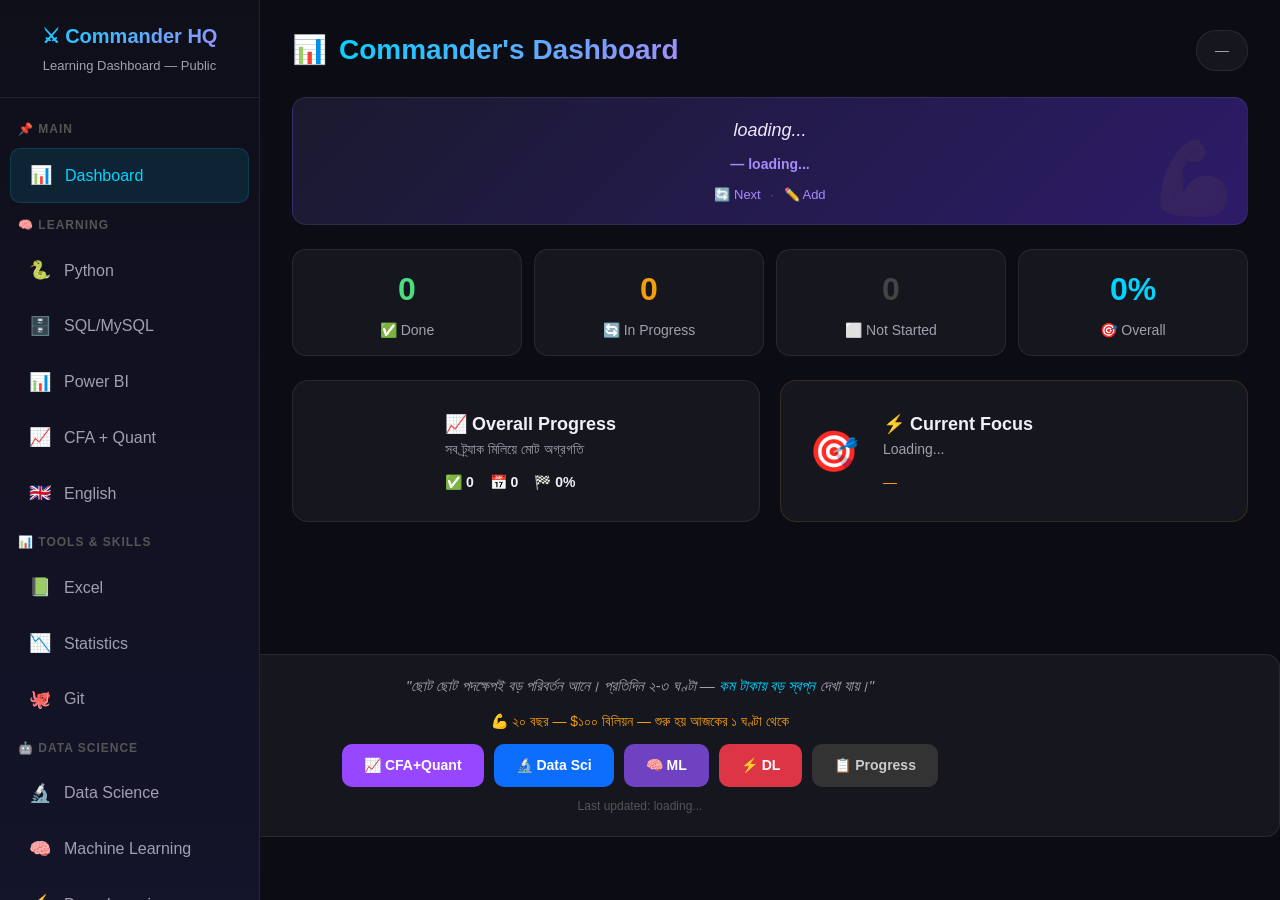
==== commit c68e297a: "🎯 Remove Today's Mission - all lessons always accessible" ====
--- a/index.html
+++ b/index.html
@@ -184,15 +184,6 @@
     </div>
   </div>
 
-  <div class="mission-section">
-    <h2>🎯 Today's Mission <span class="date-badge" id="todayDate">—</span></h2>
-    <div class="mission-grid">
-      <div class="mission-item sql-m"><div class="m-time">1 hr 🗄️</div><div class="m-title">SQL: Subqueries</div><div class="m-desc">Day 6 - WHERE, FROM, SELECT</div><a class="m-btn" href="lesson.html?file=SQL/day06_mysql_subqueries.sql" target="_blank">▶ Open</a></div>
-            <div class="mission-item cfa-m"><div class="m-time">45 min 📈</div><div class="m-title">CFA: Ethics Standards I-II</div><div class="m-desc">Day 2 - Professionalism & Integrity</div><a class="m-btn" href="lesson.html?file=CFA/level1/day02_standards1.md" target="_blank">📖 Open</a></div>
-            <div class="mission-item eng-m"><div class="m-time">30 min 🗣️</div><div class="m-title">English: Greetings & Intro</div><div class="m-desc">Day 1 - Self-introduction practice</div><a class="m-btn" href="lesson.html?file=English/day01_easy.md" target="_blank">📖 Open</a></div>
-            <div class="mission-item biz-m"><div class="m-time">30 min 🚀</div><div class="m-title">$100B Plan Review</div><div class="m-desc">90-Day Action - 1 step today</div><a class="m-btn" href="lesson.html?file=Wealth/100B_MASTER_PLAN.md" target="_blank">📖 Open</a></div>
-            <div class="mission-item job-m"><div class="m-time">30 min 💼</div><div class="m-title">Job Hunt: Apply</div><div class="m-desc">Send 1-2 applications</div><a class="m-btn" href="PROGRESS.md" target="_blank">📋 Track</a></div>
-    </div>
   </div>
 
   <div class="tracks-section">
@@ -228,6 +219,41 @@
 {id:'git',icon:'🐙',color:'#f05032',name:'Git & GitHub',subtitle:'Version Control',goal:'2wk',basePath:'Git/',dayFiles:{1:'day01_intro.md',2:'day02_basic_commands.md',3:'day03_branching_merging.md',4:'day04_remote_github.md',5:'day05_pull_requests.md',6:'day06_gitignore_branching.md',7:'day07_collaboration_workflow.md',8:'day08_portfolio.md'},totalDays:8,completed:0,currentDay:1,days:[{n:1,label:'Git Intro & Setup',status:'current'},{n:2,label:'Basic Commands',status:'todo'},{n:3,label:'Branching & Merging',status:'todo'},{n:4,label:'Remote & GitHub',status:'todo'},{n:5,label:'Pull Requests',status:'todo'},{n:6,label:'.gitignore & Strategy',status:'todo'},{n:7,label:'Collaboration',status:'todo'},{n:8,label:'Portfolio Project',status:'todo'}]},
 {id:'datascience',icon:'🔬',color:'#0d6efd',name:'Data Science',subtitle:'Statistics + EDA + Viz',goal:'30 days',basePath:'DataScience/',dayFiles:{1:'day01_ds_overview.md',2:'day02_python_for_ds.md',3:'day03_numpy_deep_dive.md',4:'day04_pandas_mastery1.md',5:'day05_pandas_mastery2.md',6:'day06_data_cleaning.md',7:'day07_eda.md',8:'day08_visualization.md',9:'day09_feature_engineering.md',10:'day10_project_cleaning_eda.md',11:'day11_probability.md',12:'day12_feature_engineering.md',13:'day13_sampling.md',14:'day14_hypothesis_testing.md',15:'day15_project_sampling_testing.md',16:'day16_linear_regression.md',17:'day17_multiple_regression.md',18:'day18_evaluation_metrics.md',19:'day19_logistic_regression.md',20:'day20_decision_trees.md',21:'day21_confusion_matrix.md',22:'day22_classification_metrics.md',23:'day23_kmeans.md',24:'day24_pca.md',25:'day25_time_series.md',26:'day26_project_regression.md',27:'day27_project_classification.md',28:'day28_project_clustering.md',29:'day29_capstone_part1.md',30:'day30_capstone_part2.md'},totalDays:30,completed:0,currentDay:1,days:[{n:1,label:'DS Overview',status:'current'},{n:2,label:'Python for DS',status:'todo'},{n:3,label:'NumPy Deep Dive',status:'todo'},{n:4,label:'Pandas Mastery 1',status:'todo'},{n:5,label:'Pandas Mastery 2',status:'todo'},{n:6,label:'Data Cleaning',status:'todo'},{n:7,label:'EDA',status:'todo'},{n:8,label:'Visualization',status:'todo'},{n:9,label:'Feature Engineering',status:'todo'},{n:10,label:'Project: Cleaning & EDA',status:'todo'},{n:11,label:'Probability',status:'todo'},{n:12,label:'Feature Engineering 2',status:'todo'},{n:13,label:'Sampling',status:'todo'},{n:14,label:'Hypothesis Testing',status:'todo'},{n:15,label:'Project: Sampling',status:'todo'},{n:16,label:'Linear Regression',status:'todo'},{n:17,label:'Multiple Regression',status:'todo'},{n:18,label:'Eval Metrics',status:'todo'},{n:19,label:'Logistic Regression',status:'todo'},{n:20,label:'Decision Trees',status:'todo'},{n:21,label:'Confusion Matrix',status:'todo'},{n:22,label:'Classification Metrics',status:'todo'},{n:23,label:'K-Means',status:'todo'},{n:24,label:'PCA',status:'todo'},{n:25,label:'Time Series',status:'todo'},{n:26,label:'Project: Regression',status:'todo'},{n:27,label:'Project: Classification',status:'todo'},{n:28,label:'Project: Clustering',status:'todo'},{n:29,label:'Capstone Part 1',status:'todo'},{n:30,label:'Capstone Part 2',status:'todo'}]},
 {id:'ml',icon:'🧠',color:'#6f42c1',name:'Machine Learning',subtitle:'Regression + Classification',goal:'60 days',basePath:'MachineLearning/',dayFiles:{1:'day01_ml_overview.md',2:'day02_supervised_unsupervised.md',3:'day03_python_ml_stack_scikit.md',4:'day04_data_preprocessing.md',5:'day05_train_test_split.md',6:'day06_linear_regression.md',7:'day07_multiple_regression.md',8:'day08_polynomial_regression.md',9:'day09_regularization_ridge_lasso.md',10:'day10_evaluation_metrics.md',11:'day11_logistic_regression.md',12:'day12_decision_trees.md',13:'day13_random_forest.md',14:'day14_gradient_boosting.md',15:'day15_xgboost.md',16:'day16_svm.md',17:'day17_knn.md',18:'day18_naive_bayes.md',19:'day19_ensemble_methods.md',20:'day20_model_evaluation_cv_grid.md',21:'day21_kmeans.md',22:'day22_hierarchical_clustering.md',23:'day23_dbscan.md',24:'day24_pca.md',25:'day25_tsne.md',26:'day26_feature_engineering.md',27:'day27_feature_selection.md',28:'day28_hyperparameter_tuning.md',29:'day29_pipeline.md',30:'day30_imbalanced_data.md',31:'day31_time_series_forecasting.md',32:'day32_arima.md',33:'day33_prophet.md',34:'day34_lstm_basics.md',35:'day35_stock_prediction.md',36:'day36_recommender_systems.md',37:'day37_anomaly_detection.md',38:'day38_nlp_basics.md',39:'day39_sentiment_analysis.md',40:'day40_text_classification.md',41:'day41_model_deployment.md',42:'day42_model_serialization.md',43:'day43_docker_intro.md',44:'day44_mlflow_intro.md',45:'day45_model_monitoring.md',46:'day46_ab_testing.md',47:'day47_experiment_design.md',48:'day48_causality.md',49:'day49_fairness_ml.md',50:'day50_ethics_ml.md',51:'day51_stacking_blending.md',52:'day52_feature_importance.md',53:'day53_shap_values.md',54:'day54_partial_dependence.md',55:'day55_model_interpretability.md',56:'day56_capstone_data_prep.md',57:'day57_capstone_feature_eng.md',58:'day58_capstone_model_building.md',59:'day59_capstone_evaluation.md',60:'day60_capstone_deploy.md'},totalDays:60,completed:0,currentDay:1,days:[{n:1,label:'ML Overview',status:'current'},{n:2,label:'Sup vs Unsup',status:'todo'},{n:3,label:'Python ML Stack',status:'todo'},{n:4,label:'Data Preprocessing',status:'todo'},{n:5,label:'Train/Test Split',status:'todo'},{n:6,label:'Linear Regression',status:'todo'},{n:7,label:'Multiple Regression',status:'todo'},{n:8,label:'Polynomial Reg',status:'todo'},{n:9,label:'Ridge/Lasso',status:'todo'},{n:10,label:'Eval Metrics',status:'todo'},{n:11,label:'Logistic Regression',status:'todo'},{n:12,label:'Decision Trees',status:'todo'},{n:13,label:'Random Forest',status:'todo'},{n:14,label:'Gradient Boosting',status:'todo'},{n:15,label:'XGBoost',status:'todo'},{n:16,label:'SVM',status:'todo'},{n:17,label:'KNN',status:'todo'},{n:18,label:'Naive Bayes',status:'todo'},{n:19,label:'Ensemble Methods',status:'todo'},{n:20,label:'CV & Grid Search',status:'todo'},{n:21,label:'K-Means',status:'todo'},{n:22,label:'Hierarchical Clust',status:'todo'},{n:23,label:'DBSCAN',status:'todo'},{n:24,label:'PCA',status:'todo'},{n:25,label:'t-SNE',status:'todo'},{n:26,label:'Feature Engineering',status:'todo'},{n:27,label:'Feature Selection',status:'todo'},{n:28,label:'Hyperparameter Tuning',status:'todo'},{n:29,label:'Pipeline',status:'todo'},{n:30,label:'Imbalanced Data',status:'todo'},{n:31,label:'Time Series Forecast',status:'todo'},{n:32,label:'ARIMA',status:'todo'},{n:33,label:'Prophet',status:'todo'},{n:34,label:'LSTM Basics',status:'todo'},{n:35,label:'Stock Prediction',status:'todo'},{n:36,label:'Recommender Systems',status:'todo'},{n:37,label:'Anomaly Detection',status:'todo'},{n:38,label:'NLP Basics',status:'todo'},{n:39,label:'Sentiment Analysis',status:'todo'},{n:40,label:'Text Classification',status:'todo'},{n:41,label:'Model Deployment',status:'todo'},{n:42,label:'Model Serialization',status:'todo'},{n:43,label:'Docker Intro',status:'todo'},{n:44,label:'MLflow',status:'todo'},{n:45,label:'Model Monitoring',status:'todo'},{n:46,label:'A/B Testing',status:'todo'},{n:47,label:'Experiment Design',status:'todo'},{n:48,label:'Causality',status:'todo'},{n:49,label:'Fairness in ML',status:'todo'},{n:50,label:'ML Ethics',status:'todo'},{n:51,label:'Stacking/Blending',status:'todo'},{n:52,label:'Feature Importance',status:'todo'},{n:53,label:'SHAP Values',status:'todo'},{n:54,label:'Partial Dependence',status:'todo'},{n:55,label:'Interpretability',status:'todo'},{n:56,label:'Capstone: Data Prep',status:'todo'},{n:57,label:'Capstone: Features',status:'todo'},{n:58,label:'Capstone: Models',status:'todo'},{n:59,label:'Capstone: Eval',status:'todo'},{n:60,label:'Capstone: Deploy',status:'todo'}]},
-{id:'dl',icon:'⚡',color:'#dc3545',name:'Deep Learning',subtitle:'CNN + RNN + LSTM',goal:'60 days',basePath:'DeepLearning/',dayFiles:{1:'day01_dl_overview.md',2:'day02_neural_networks_basics.md',3:'day03_perceptron.md',4:'day04_activation_functions.md',5:'day05_backpropagation.md',6:'day06_tensorflow_pytorch_intro.md',7:'day07_building_first_nn.md',8:'day08_loss_functions_optimizers.md',9:'day09_loss_functions_optimizers_deep.md',10:'day10_training_loop_evaluation.md',11:'day11_ann_deep_dive.md',12:'day12_hyperparameter_tuning.md',13:'day13_regularization.md',14:'day14_early_stopping_callbacks.md',15:'day15_project_ann_stock_prediction.md',16:'day16_cnn_basics.md',17:'day17_convolution_pooling.md',18:'day18_image_classification.md',19:'day19_transfer_learning.md',20:'day20_finetuning_practical_cnn.md',21:'day21_rnn_basics.md',22:'day22_lstm.md',23:'day23_gru.md',24:'day24_time_series_lstm.md',25:'day25_stock_prediction_lstm.md',26:'day26_sequence_models.md',27:'day27_bidirectional_rnn.md',28:'day28_attention.md',29:'day29_encoder_decoder.md',30:'day30_seq2seq.md',31:'day31_autoencoders.md',32:'day32_denoising_ae.md',33:'day33_vae.md',34:'day34_dim_reduction_ae.md',35:'day35_anomaly_detection_ae.md',36:'day36_gans.md',37:'day37_dcgan.md',38:'day38_conditional_gan.md',39:'day39_synthetic_data_gan.md',40:'day40_gan_evaluation.md',41:'day41_transfer_learning.md',42:'day42_bert.md',43:'day43_transformers.md',44:'day44_finetune_transformers.md',45:'day45_nlp_transformers.md',46:'day46_rl_intro.md',47:'day47_q_learning.md',48:'day48_dqn.md',49:'day49_policy_gradients.md',50:'day50_rl_trading.md',51:'day51_resnet.md',52:'day52_inception.md',53:'day53_efficientnet.md',54:'day54_model_pruning.md',55:'day55_quantization.md',56:'day56_capstone_data_prep.md',57:'day57_capstone_lstm.md',58:'day58_capstone_evaluation.md',59:'day59_capstone_portfolio.md',60:'day60_capstone_summary.md'},totalDays:60,completed:0,currentDay:1,days:[{n:1,label:'DL Overview',status:'current'},{n:2,label:'NN Basics',status:'todo'},{n:3,label:'Perceptron',status:'todo'},{n:4,label:'Activation Functions',status:'todo'},{n:5,label:'Backpropagation',status:'todo'},{n:6,label:'TF/PyTorch Intro',status:'todo'},{n:7,label:'First NN',status:'todo'},{n:8,label:'Loss & Optimizers',status:'todo'},{n:9,label:'Optimizers Deep',status:'todo'},{n:10,label:'Training Loop',status:'todo'},{n:11,label:'ANN Deep Dive',status:'todo'},{n:12,label:'Hyperparameter Tuning',status:'todo'},{n:13,label:'Regularization',status:'todo'},{n:14,label:'Early Stopping',status:'todo'},{n:15,label:'ANN Stock Project',status:'todo'},{n:16,label:'CNN Basics',status:'todo'},{n:17,label:'Conv & Pooling',status:'todo'},{n:18,label:'Image Classification',status:'todo'},{n:19,label:'Transfer Learning',status:'todo'},{n:20,label:'CNN Finetune',status:'todo'},{n:21,label:'RNN Basics',status:'todo'},{n:22,label:'LSTM',status:'todo'},{n:23,label:'GRU',status:'todo'},{n:24,label:'Time Series LSTM',status:'todo'},{n:25,label:'Stock LSTM',status:'todo'},{n:26,label:'Sequence Models',status:'todo'},{n:27,label:'Bidirectional RNN',status:'todo'},{n:28,label:'Attention',status:'todo'},{n:29,label:'Encoder-Decoder',status:'todo'},{n:30,label:'Seq2Seq',status:'todo'},{n:31,label:'Autoencoders',status:'todo'},{n:32,label:'Denoising AE',status:'todo'},{n:33,label:'VAE',status:'todo'},{n:34,label:'Dim Reduction AE',status:'todo'},{n:35,label:'Anomaly Detection',status:'todo'},{n:36,label:'GANs',status:'todo'},{n:37,label:'DCGAN',status:'todo'},{n:38,label:'Conditional GAN',status:'todo'},{n:39,label:'Synthetic Data',status:'todo'},{n:40,label:'GAN Evaluation',status:'todo'},{n:41,label:'Transfer Learning 2',status:'todo'},{n:42,label:'BERT',status:'todo'},{n:43,label:'Transformers',status:'todo'},{n:44,label:'Finetune Transformers',status:'todo'},{n:45,label:'NLP Transformers',status:'todo'},{n:46,label:'RL Intro',status:'todo'},{n:47,label:'Q-Learning',status:'todo'},{n:48,label:'DQN',status:'todo'},{n:49,label:'Policy Gradients',status:'todo'},{n:50,label:'RL for Trading',status:'todo'},{n:51,label:'ResNet',status:'todo'},{n:52,label:'Inception',status:'todo'},{n:53,label:'EfficientNet',status:'todo'},{n:54,label:'Model Pruning',status:'todo'},{n:55,label:'Quantization',status:'todo'},{n:56,label:'Capstone: Data Prep',status:'todo'},{n:57,label:'Capstone: LSTM',status:'todo'},{n:58,label:'Capstone: Eval',status:'todo'},{n:59,label:'Capstone: Portfolio',status:'todo'},{n:60,label:'Capstone: Summary',status:'todo'}]}
-];
+{id:'dl',icon:'⚡',color:'#dc3545',name:'Deep Learning',subtitle:'CNN + RNN + LSTM',goal:'60 days',basePath:'DeepLearning/',dayFiles:{1:'day01_dl_overview.md',2:'day02_neural_networks_basics.md',3:'day03_perceptron.md',4:'day04_activation_functions.md',5:'day05_backpropagation.md',6:'day06_tensorflow_pytorch_intro.md',7:'day07_building_first_nn.md',8:'day08_loss_functions_optimizers.md',9:'day09_loss_functions_optimizers_deep.md',10:'day10_training_loop_evaluation.md',11:'day11_ann_deep_dive.md',12:'day12_hyperparameter_tuning.md',13:'day13_regularization.md',14:'day14_early_stopping_callbacks.md',15:'day15_project_ann_stock_prediction.md',16:'day16_cnn_basics.md',17:'day17_convolution_pooling.md',18:'day18_image_classification.md',19:'day19_transfer_learning.md',20:'day20_finetuning_practical_cnn.md',21:'day21_rnn_basics.md',22:'day22_lstm.md',23:'day23_gru.md',24:'day24_time_series_lstm.md',25:'day25_stock_prediction_lstm.md',26:'day26_sequence_models.md',27:'day27_bidirectional_rnn.md',28:'day28_attention.md',29:'day29_encoder_decoder.md',30:'day30_seq2seq.md',31:'day31_autoencoders.md',32:'day32_denoising_ae.md',33:'day33_vae.md',34:'day34_dim_reduction_ae.md',35:'day35_anomaly_detection_ae.md',36:'day36_gans.md',37:'day37_dcgan.md',38:'day38_conditional_gan.md',39:'day39_synthetic_data_gan.md',40:'day40_gan_evaluation.md',41:'day41_transfer_learning.md',42:'day42_bert.md',43:'day43_transformers.md',44:'day44_finetune_transformers.md',45:'day45_nlp_transformers.md',46:'day46_rl_intro.md',47:'day47_q_learning.md',48:'day48_dqn.md',49:'day49_policy_gradients.md',50:'day50_rl_trading.md',51:'day51_resnet.md',52:'day52_inception.md',53:'day53_efficientnet.md',54:'day54_model_pruning.md',55:'day55_quantization.md',56:'day56_capstone_data_prep.md',57:'day57_capstone_lstm.md',58:'day58_capstone_evaluation.md',59:'day59_capstone_portfolio.md',60:'day60_capstone_summary.md'},totalDays:60,completed:0,currentDay:1,days:[{n:1,label:'DL Overview',status:'current'},{n:2,label:'NN Basics',status:'todo'},{n:3,label:'Perceptron',status:'todo'},{n:4,label:'Activation Functions',status:'todo'},{n:5,label:'Backpropagation',status:'todo'},{n:6,label:'TF/PyTorch Intro',status:'todo'},{n:7,label:'First NN',status:'todo'},{n:8,label:'Loss & Optimizers',status:'todo'},{n:9,label:'Optimizers Deep',status:'todo'},{n:10,label:'Training Loop',status:'todo'},{n:11,label:'ANN Deep Dive',status:'todo'},{n:12,label:'Hyperparameter Tuning',status:'todo'},{n:13,label:'Regularization',status:'todo'},{n:14,label:'Early Stopping',status:'todo'},{n:15,label:'ANN Stock Project',status:'todo'},{n:16,label:'CNN Basics',status:'todo'},{n:17,label:'Conv & Pooling',status:'todo'},{n:18,label:'Image Classification',status:'todo'},{n:19,label:'Transfer Learning',status:'todo'},{n:20,label:'CNN Finetune',status:'todo'},{n:21,label:'RNN Basics',status:'todo'},{n:22,label:'LSTM',status:'todo'},{n:23,label:'GRU',status:'todo'},{n:24,label:'Time Series LSTM',status:'todo'},{n:25,label:'Stock LSTM',status:'todo'},{n:26,label:'Sequence Models',status:'todo'},{n:27,label:'Bidirectional RNN',status:'todo'},{n:28,label:'Attention',status:'todo'},{n:29,label:'Encoder-Decoder',status:'todo'},{n:30,label:'Seq2Seq',status:'todo'},{n:31,label:'Autoencoders',status:'todo'},{n:32,label:'Denoising AE',status:'todo'},{n:33,label:'VAE',status:'todo'},{n:34,label:'Dim Reduction AE',status:'todo'},{n:35,label:'Anomaly Detection',status:'todo'},{n:36,label:'GANs',status:'todo'},{n:37,label:'DCGAN',status:'todo'},{n:38,label:'Conditional GAN',status:'todo'},{n:39,label:'Synthetic Data',status:'todo'},{n:40,label:'GAN Evaluation',status:'todo'},{n:41,label:'Transfer Learning 2',status:'todo'},{n:42,label:'BERT',status:'todo'},{n:43,label:'Transformers',status:'todo'},{n:44,label:'Finetune Transformers',status:'todo'},{n:45,label:'NLP Transformers',status:'todo'},{n:46,label:'RL Intro',status:'todo'},{n:47,label:'Q-Learning',status:'todo'},{n:48,label:'DQN',status:'todo'},{n:49,label:'Policy Gradients',status:'todo'},{n:50,label:'RL for Trading',status:'todo'},{n:51,label:'ResNet',status:'todo'},{n:52,label:'Inception',status:'todo'},{n:53,label:'EfficientNet',status:'todo'},{n:54,label:'Model Pruning',status:'todo'},{n:55,label:'Quantization',status:'todo'},{n:56,label:'Capstone: Data Prep',status:'todo'},{n:57,label:'Capstone: LSTM',status:'todo'},{n:58,label:'Capstone: Eval',status:'todo'},{n:59,label:'Capstone: Portfolio',status:'todo'},{n:60,label:'Capstone: Summary',status:'todo'}]}];
 if(t.days.length<=24){t.days.forEach(d=>{const cls=d.status==='done'?'t-day done':(d.status==='current'?'t-day current':'t-day todo');const fp=t.dayFiles&&t.dayFiles[d.n]?t.basePath+t.dayFiles[d.n]:'';const title='Day '+d.n+': '+(d.label||'—');if(fp)daysHtml+='<a href="lesson.html?file='+fp+'" target="_blank" class="'+cls+'" title="📖 '+title+'">'+d.n+'</a>';else daysHtml+='<div class="'+cls+'" title="'+title+'">'+d.n+'</div>'})}else{daysHtml='<div class="t-day current" title="Day 1">1</div><div class="t-day todo" title="Long plan">…'+t.totalDays+'</div>'}
+
+function renderRing(pct){const r=36,circ=2*Math.PI*r,offset=circ-(pct/100)*circ;const svg=document.createElementNS('http://www.w3.org/2000/svg','svg');svg.setAttribute('width','100');svg.setAttribute('height','100');svg.innerHTML='<circle cx="50" cy="50" r="'+r+'" fill="none" stroke="rgba(255,255,255,0.06)" stroke-width="6"/><circle cx="50" cy="50" r="'+r+'" fill="none" stroke="#00d4ff" stroke-width="6" stroke-dasharray="'+circ+'" stroke-dashoffset="'+offset+'" stroke-linecap="round"/>';return svg}
+
+function renderAll(){
+let totalDone=0,totalCurrent=0,totalTodo=0,overallDays=0,overallDone=0;
+let currentFocus='—',currentDetail='—';
+const container=document.getElementById('tracksGrid');
+container.innerHTML='';
+tracks.forEach(t=>{
+const done=t.days.filter(d=>d.status==='done').length;
+const current=t.days.filter(d=>d.status==='current').length;
+const pct=Math.round((done/t.totalDays)*100);
+totalDone+=done;totalCurrent+=current;totalTodo+=t.days.filter(d=>d.status==='todo').length;
+overallDays+=t.totalDays;overallDone+=done;
+if(done<t.totalDays&&currentFocus==='—'){currentFocus=t.icon+' '+t.name;const cd=t.days.find(d=>d.status==='current');if(cd)currentDetail='Day '+cd.n+': '+cd.label}
+const statusClass=done===t.totalDays?'done':(done>0?'progress':'pending');
+const statusText=done===t.totalDays?'✅ Complete':(done>0?'🔄 Learning':'⬜ Pending');
+let iconBg;
+if(t.id==='python')iconBg='#306998';else if(t.id==='sql')iconBg='#00758f';else if(t.id==='powerbi')iconBg='#b8860b';else if(t.id==='cfa')iconBg='#7b2ff7';else if(t.id==='immigration')iconBg='#dc2626';else if(t.id==='wealth')iconBg='#d97706';else if(t.id==='datascience')iconBg='#0d6efd';else if(t.id==='ml')iconBg='#6f42c1';else if(t.id==='dl')iconBg='#dc3545';else iconBg='#0891b2';
+let daysHtml='';
+if(t.days.length<=24){t.days.forEach(d=>{const cls=d.status==='done'?'t-day done':(d.status==='current'?'t-day current':'t-day todo');const fp=t.dayFiles&&t.dayFiles[d.n]?t.basePath+t.dayFiles[d.n]:'';const title='Day '+d.n+': '+(d.label||'—');if(fp)daysHtml+='<a href="lesson.html?file='+fp+'" target="_blank" class="'+cls+'" title="📖 '+title+'">'+d.n+'</a>';else daysHtml+='<div class="'+cls+'" title="'+title+'">'+d.n+'</div>'})}else{daysHtml='<div class="t-day current" title="Day 1">1</div><div class="t-day todo" title="Long plan">…'+t.totalDays+'</div>'}
+let curDayEl='';const curDay=t.days.find(d=>d.status==='current');
+if(curDay){const fp=t.dayFiles&&t.dayFiles[curDay.n]?t.basePath+t.dayFiles[curDay.n]:'';const nextDay=curDay.n+1;const hasNext=nextDay<=t.totalDays;curDayEl='<div class="t-current"><div><div class="tc-label">📖 Day '+curDay.n+'</div><div class="tc-name">'+curDay.label+'</div></div><div style="display:flex;gap:8px;align-items:center;">'+(fp?'<a href="lesson.html?file='+fp+'" target="_blank" class="tc-btn">▶ Open</a>':'')+(hasNext?'<button class="tc-btn tc-btn-green" onclick="markComplete(\''+t.id+'\','+curDay.n+')">✅ Complete & Next →</button>':'')+'</div></div>'}
+const card=document.createElement('div');card.className='track-card';
+card.innerHTML='<div class="track-header"><div class="left"><div class="t-icon" style="background:'+iconBg+'22">'+t.icon+'</div><div><h3>'+t.name+'</h3><div class="t-sub">'+t.subtitle+'</div></div></div><div class="t-badge '+statusClass+'">'+statusText+'</div></div><div class="t-progress"><div class="t-fill" style="width:'+pct+'%;background:'+t.color+'"></div></div>'+curDayEl+'<div class="t-days">'+daysHtml+'</div><div class="t-stats"><span>📅 '+done+'/'+t.totalDays+'</span><span>🎯 '+pct+'%</span><span>🏁 '+t.goal+'</span></div>';
+container.appendChild(card)});
+const overallPct=overallDays>0?Math.round((overallDone/overallDays)*100):0;
+document.getElementById('lastUpdated').textContent='Last updated: '+new Date().toLocaleDateString('en-CA',{year:'numeric',month:'long',day:'numeric'})
+}
+function markComplete(trackId,dayNum){const t=tracks.find(tr=>tr.id===trackId);if(!t)return;const curDay=t.days.find(d=>d.status==='current');if(!curDay||curDay.n!==dayNum)return;curDay.status='done';const nextDay=t.days.find(d=>d.n===dayNum+1);if(nextDay)nextDay.status='current';t.completed=t.days.filter(d=>d.status==='done').length;t.currentDay=Math.min(dayNum+1,t.totalDays);renderAll();window.scrollTo({top:0,behavior:'smooth'});const remaining=t.totalDays-t.completed;if(remaining>0)showToast('✅ Day '+dayNum+' complete! Next: Day '+(dayNum+1)+' • '+remaining+' days left');else showToast('🎉 '+t.name+' COMPLETE!')}
+function showToast(msg){var t=document.getElementById('toast');if(!t){t=document.createElement('div');t.id='toast';t.className='toast';document.body.appendChild(t)}t.textContent=msg;t.style.opacity='1';setTimeout(function(){t.style.opacity='0'},3000)}
+document.addEventListener('DOMContentLoaded',renderAll);
+if(document.readyState!=='loading')renderAll();
+</script>
+</body>
+</html>
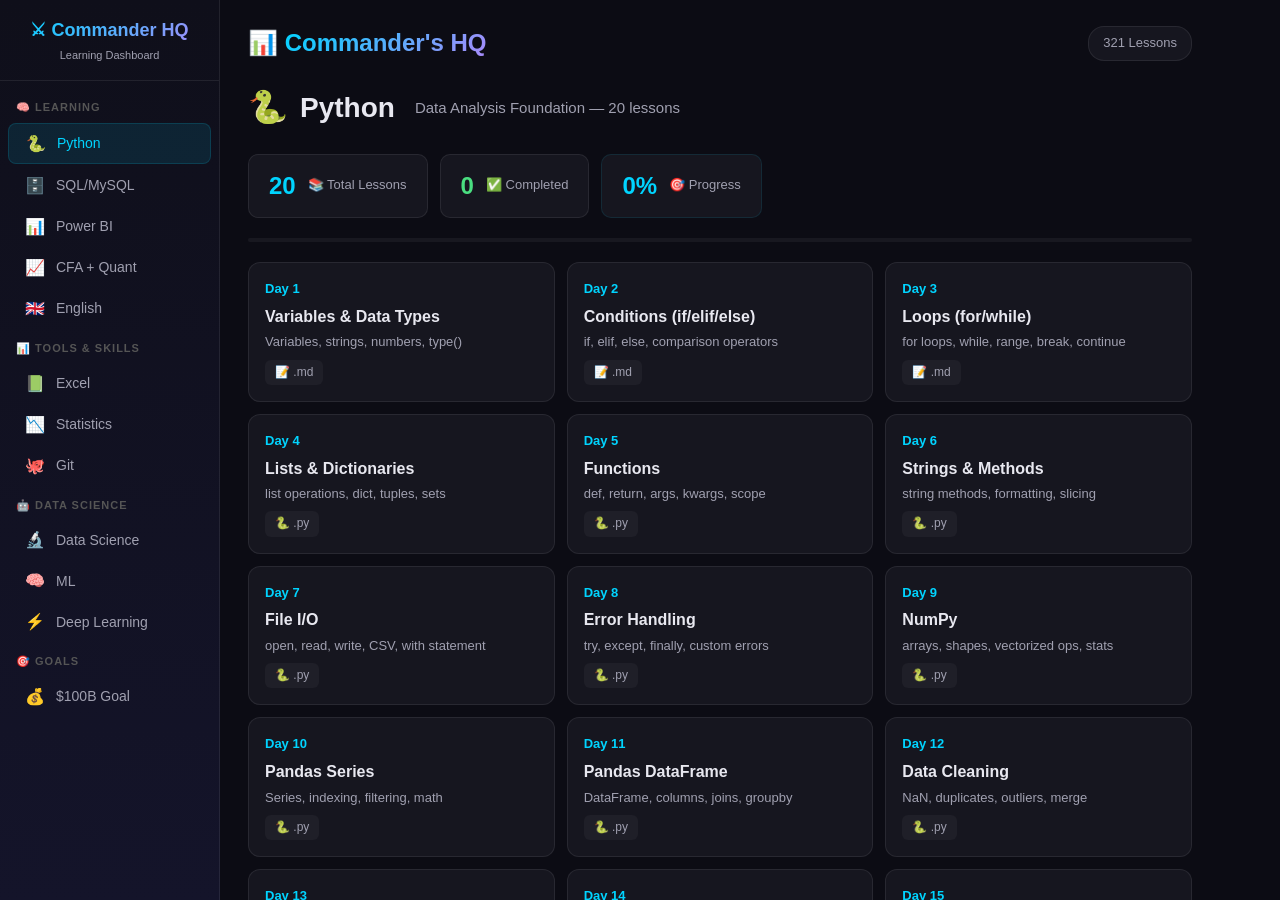
==== commit 970d2677: "🎯 Complete redesign: tab-based interface, click sidebar to switch tracks" ====
--- a/index.html
+++ b/index.html
@@ -4,256 +4,168 @@
 <meta charset="UTF-8">
 <meta name="viewport" content="width=device-width, initial-scale=1.0">
 <title>📊 Commander HQ</title>
+<link rel="stylesheet" href="tab-style.css">
 <style>
-*{margin:0;padding:0;box-sizing:border-box}
-:root{--bg:#0c0c14;--card:#16161f;--border:rgba(255,255,255,0.08);--text:#f0f0f5;--dim:#a0a0b0;--accent:#00d4ff;--gold:#f59e0b;--green:#4ade80;--red:#ef4444;--purple:#a78bfa}
-html{font-size:16px}
-body{font-family:-apple-system,BlinkMacSystemFont,'Segoe UI',Roboto,sans-serif;background:var(--bg);color:var(--text);line-height:1.6;min-height:100vh}
-.sidebar{position:fixed;left:0;top:0;bottom:0;width:260px;background:linear-gradient(180deg,#0f0f1a,#14142a);border-right:1px solid var(--border);padding:20px 0;z-index:100;overflow-y:auto}
-.sidebar-logo{text-align:center;padding:0 16px 20px;border-bottom:1px solid var(--border);margin-bottom:12px}
-.sidebar-logo h2{font-size:20px;background:linear-gradient(135deg,var(--accent),var(--purple));-webkit-background-clip:text;-webkit-text-fill-color:transparent;font-weight:700}
-.sidebar-logo .tag{font-size:13px;color:var(--dim);margin-top:4px}
-.nav-group{padding:10px 18px 6px;font-size:12px;text-transform:uppercase;letter-spacing:1px;color:#555;font-weight:600}
-.nav-item{display:flex;align-items:center;gap:12px;padding:12px 18px;margin:3px 10px;border-radius:10px;font-size:16px;color:var(--dim);text-decoration:none;transition:all 0.2s;cursor:pointer}
-.nav-item:hover,.nav-item.active{background:rgba(255,255,255,0.06);color:var(--text)}
-.nav-item.active{background:rgba(0,212,255,0.1);color:var(--accent);border:1px solid rgba(0,212,255,0.15)}
-.nav-icon{font-size:18px;width:24px;text-align:center}
-.main{margin-left:260px;padding:28px 32px;max-width:1400px}
-.top-bar{display:flex;justify-content:space-between;align-items:center;margin-bottom:24px;flex-wrap:wrap;gap:12px}
-.top-bar h1{font-size:28px;font-weight:700;display:flex;align-items:center;gap:12px}
-.top-bar h1 span{background:linear-gradient(135deg,var(--accent),var(--purple));-webkit-background-clip:text;-webkit-text-fill-color:transparent}
-.top-date{font-size:14px;color:var(--dim);background:var(--card);padding:8px 18px;border-radius:20px;border:1px solid var(--border)}
-.motivation-bar{background:linear-gradient(135deg,#1a1a2e,#2d1b69);border:1px solid rgba(255,255,255,0.08);border-radius:14px;padding:18px 24px;margin-bottom:24px;text-align:center;position:relative;overflow:hidden}
-.motivation-bar::before{content:'💪';position:absolute;font-size:70px;opacity:0.05;right:10px;bottom:-10px}
-.mq-text{font-size:18px;font-weight:500;font-style:italic;color:#f0e6ff;line-height:1.6}
-.mq-author{font-size:14px;color:var(--purple);margin-top:8px;font-weight:600}
-.mq-actions{margin-top:10px;font-size:13px;color:#555}
-.mq-actions a{color:var(--purple);text-decoration:none;margin:0 6px;cursor:pointer}
-.quick-stats{display:grid;grid-template-columns:repeat(auto-fit,minmax(140px,1fr));gap:12px;margin-bottom:24px}
-.qs-card{background:var(--card);border:1px solid var(--border);border-radius:14px;padding:14px 16px;text-align:center}
-.qs-num{font-size:32px;font-weight:700}
-.qs-label{font-size:14px;color:var(--dim);margin-top:4px}
-.qs-card.completed .qs-num{color:var(--green)}
-.qs-card.in-progress .qs-num{color:var(--gold)}
-.qs-card.todo .qs-num{color:#444}
-.qs-card.score .qs-num{color:var(--accent)}
-.overall-row{display:flex;gap:20px;margin-bottom:28px;flex-wrap:wrap}
-.overall-ring-card{background:var(--card);border:1px solid var(--border);border-radius:16px;padding:20px 28px;display:flex;align-items:center;gap:24px;flex:1;min-width:280px}
-.ring-container{width:100px;height:100px;position:relative;flex-shrink:0}
-.ring-container svg{transform:rotate(-90deg)}
-.ring-pct{position:absolute;inset:0;display:flex;align-items:center;justify-content:center;font-size:24px;font-weight:700;color:var(--accent)}
-.ring-info h3{font-size:18px;font-weight:600}
-.ring-info p{font-size:14px;color:var(--dim)}
-.ring-sub{display:flex;gap:16px;margin-top:10px;font-size:14px;color:var(--dim)}
-.ring-sub strong{color:var(--text)}
-.mission-section{margin-bottom:28px}
-.mission-section h2{font-size:20px;font-weight:600;margin-bottom:14px;display:flex;align-items:center;gap:10px}
-.date-badge{font-size:12px;font-weight:400;background:rgba(0,212,255,0.1);color:var(--accent);padding:3px 14px;border-radius:12px}
-.mission-grid{display:grid;grid-template-columns:repeat(auto-fit,minmax(200px,1fr));gap:10px}
-.mission-item{background:var(--card);border:1px solid var(--border);border-radius:12px;padding:14px;border-left:3px solid #333}
-.mission-item:hover{background:#1c1c2e}
-.m-time{font-size:12px;color:#666;text-transform:uppercase;letter-spacing:0.5px}
-.m-title{font-size:16px;font-weight:600;margin:4px 0 2px}
-.m-desc{font-size:14px;color:var(--dim);line-height:1.4}
-.m-btn{display:inline-block;margin-top:8px;padding:6px 16px;border-radius:8px;font-size:13px;font-weight:600;background:rgba(74,222,128,0.12);color:var(--green);text-decoration:none}
-.sql-m{border-left-color:#00758f}
-.biz-m{border-left-color:var(--gold)}
-.eng-m{border-left-color:#22d3ee}
-.job-m{border-left-color:var(--red)}
-.cfa-m{border-left-color:var(--purple)}
-.tracks-section{margin-bottom:20px}
-.tracks-section h2{font-size:20px;font-weight:600;margin-bottom:14px}
-.tracks-grid{display:grid;grid-template-columns:repeat(auto-fill,minmax(320px,1fr));gap:14px}
-.track-card{background:var(--card);border:1px solid var(--border);border-radius:14px;padding:18px;transition:all 0.25s}
-.track-card:hover{transform:translateY(-3px);box-shadow:0 12px 40px rgba(0,0,0,0.4)}
-.track-header{display:flex;align-items:center;justify-content:space-between;margin-bottom:12px}
-.track-header .left{display:flex;align-items:center;gap:10px}
-.t-icon{width:38px;height:38px;border-radius:10px;display:flex;align-items:center;justify-content:center;font-size:18px}
-.track-header h3{font-size:16px;font-weight:600}
-.track-header .t-sub{font-size:13px;color:var(--dim)}
-.t-badge{font-size:12px;font-weight:600;padding:4px 12px;border-radius:10px;text-transform:uppercase}
-.t-badge.done{background:rgba(74,222,128,0.12);color:var(--green)}
-.t-badge.progress{background:rgba(245,158,11,0.12);color:var(--gold)}
-.t-badge.pending{background:rgba(100,100,120,0.15);color:#555}
-.t-progress{height:5px;background:rgba(255,255,255,0.05);border-radius:3px;margin-bottom:12px;overflow:hidden}
-.t-fill{height:100%;border-radius:3px;transition:width 0.6s ease}
-.t-current{background:rgba(255,255,255,0.03);border-radius:10px;padding:10px 12px;margin-bottom:10px;display:flex;align-items:center;justify-content:space-between;gap:10px;border:1px solid rgba(255,255,255,0.05)}
-.tc-label{font-size:13px;color:var(--dim)}
-.tc-name{font-size:16px;font-weight:600;margin-top:2px}
-.tc-btn{background:rgba(255,255,255,0.08);color:var(--text);padding:8px 18px;border-radius:8px;text-decoration:none;font-size:14px;font-weight:600;white-space:nowrap;border:none;cursor:pointer}
-.tc-btn:hover{background:rgba(255,255,255,0.15)}
-.tc-btn-green{background:rgba(74,222,128,0.2);color:var(--green)}
-.t-days{display:flex;flex-wrap:wrap;gap:5px;margin:8px 0}
-.t-day{width:34px;height:34px;border-radius:8px;display:flex;align-items:center;justify-content:center;font-size:13px;font-weight:600;cursor:help}
-.t-day:hover{transform:scale(1.2)}
-.t-day.done{background:rgba(74,222,128,0.15);color:var(--green);border:1px solid rgba(74,222,128,0.25)}
-.t-day.current{background:rgba(245,158,11,0.18);color:var(--gold);border:1px solid rgba(245,158,11,0.35);animation:pulse 2s infinite}
-.t-day.todo{background:rgba(255,255,255,0.03);color:#333;border:1px solid rgba(255,255,255,0.05)}
-@keyframes pulse{0%,100%{box-shadow:0 0 0 0 rgba(245,158,11,0.25)}50%{box-shadow:0 0 8px 2px rgba(245,158,11,0.1)}}
-.t-stats{display:flex;justify-content:space-between;padding-top:10px;border-top:1px solid rgba(255,255,255,0.04);font-size:13px;color:var(--dim)}
-.footer{margin-top:30px;padding:20px;background:var(--card);border:1px solid var(--border);border-radius:14px;text-align:center}
-.f-quote{font-style:italic;color:var(--dim);font-size:15px;max-width:500px;margin:0 auto;line-height:1.5}
-.f-quote span{color:var(--accent)}
-.f-links{margin-top:12px;display:flex;gap:10px;justify-content:center;flex-wrap:wrap}
-.f-links a{display:inline-block;padding:10px 22px;border-radius:10px;text-decoration:none;font-size:14px;font-weight:600}
-.f-moto{margin-top:12px;font-size:14px;color:var(--gold);font-weight:500}
-.f-updated{margin-top:10px;font-size:12px;color:#555}
-.mobile-menu-btn{display:none}
-.toast{position:fixed;top:20px;left:50%;transform:translateX(-50%);background:#1a1a2e;border:1px solid rgba(74,222,128,0.3);color:var(--green);padding:14px 28px;border-radius:12px;font-size:15px;font-weight:600;z-index:9999;box-shadow:0 8px 30px rgba(0,0,0,0.4);transition:all 0.3s;pointer-events:none;opacity:0}
-@media(max-width:768px){
-  .sidebar{display:none;position:fixed;width:280px;z-index:1000}
-  .sidebar.open{display:block}
-  .main{margin-left:0;padding:16px}
-  .top-bar h1{font-size:20px}
-  .tracks-grid{grid-template-columns:1fr}
-  .mission-grid{grid-template-columns:1fr}
-  .quick-stats{grid-template-columns:repeat(2,1fr)}
-  .overall-row{flex-direction:column}
-  .overall-ring-card{flex-direction:column;text-align:center}
-  .mobile-menu-btn{display:block!important;position:fixed;top:12px;left:12px;z-index:1001;background:#1a1a2e;border:1px solid rgba(255,255,255,0.1);color:#fff;padding:10px 14px;border-radius:8px;font-size:20px;cursor:pointer}
-}
-@media(min-width:769px){.mobile-menu-btn{display:none!important}}
+.hidden{display:none}
 </style>
 </head>
 <body>
 
-<button class="mobile-menu-btn" onclick="toggleSidebar()">☰</button>
-
+<!-- ===== SIDEBAR (Tabs) ===== -->
 <nav class="sidebar" id="sidebar">
   <div class="sidebar-logo">
     <h2>⚔ Commander HQ</h2>
-    <div class="tag">Learning Dashboard — Public</div>
+    <div class="tag">Learning Dashboard</div>
   </div>
-  <div class="nav-group">📌 Main</div>
-  <a class="nav-item active" href="#" onclick="scrollToTop()"><span class="nav-icon">📊</span> Dashboard</a>
   <div class="nav-group">🧠 Learning</div>
-  <a class="nav-item" href="Python/INDEX.md" target="_blank"><span class="nav-icon">🐍</span> Python</a>
-  <a class="nav-item" href="SQL/INDEX.md" target="_blank"><span class="nav-icon">🗄️</span> SQL/MySQL</a>
-  <a class="nav-item" href="PowerBI/INDEX.md" target="_blank"><span class="nav-icon">📊</span> Power BI</a>
-  <a class="nav-item" href="CFA/INDEX.md" target="_blank"><span class="nav-icon">📈</span> CFA + Quant</a>
-  <a class="nav-item" href="English/INDEX.md" target="_blank"><span class="nav-icon">🇬🇧</span> English</a>
-    <div class="nav-group">📊 Tools & Skills</div>
-    <a class="nav-item" href="Excel/day01_pivot_intro.md" target="_blank"><span class="nav-icon">📗</span> Excel</a>
-    <a class="nav-item" href="Statistics/day01_descriptive.md" target="_blank"><span class="nav-icon">📉</span> Statistics</a>
-    <a class="nav-item" href="Git/day01_intro.md" target="_blank"><span class="nav-icon">🐙</span> Git</a>
-    <div class="nav-group">🤖 Data Science</div>
-  <a class="nav-item" href="DataScience/README.md" target="_blank"><span class="nav-icon">🔬</span> Data Science</a>
-  <a class="nav-item" href="MachineLearning/README.md" target="_blank"><span class="nav-icon">🧠</span> Machine Learning</a>
-  <a class="nav-item" href="DeepLearning/README.md" target="_blank"><span class="nav-icon">⚡</span> Deep Learning</a>
+  <button class="tab-btn active" data-track="python" onclick="switchTab('python')"><span class="tab-icon">🐍</span><span>Python</span></button>
+  <button class="tab-btn" data-track="sql" onclick="switchTab('sql')"><span class="tab-icon">🗄️</span><span>SQL/MySQL</span></button>
+  <button class="tab-btn" data-track="powerbi" onclick="switchTab('powerbi')"><span class="tab-icon">📊</span><span>Power BI</span></button>
+  <button class="tab-btn" data-track="cfa" onclick="switchTab('cfa')"><span class="tab-icon">📈</span><span>CFA + Quant</span></button>
+  <button class="tab-btn" data-track="english" onclick="switchTab('english')"><span class="tab-icon">🇬🇧</span><span>English</span></button>
+  <div class="nav-group">📊 Tools & Skills</div>
+  <button class="tab-btn" data-track="excel" onclick="switchTab('excel')"><span class="tab-icon">📗</span><span>Excel</span></button>
+  <button class="tab-btn" data-track="stats" onclick="switchTab('stats')"><span class="tab-icon">📉</span><span>Statistics</span></button>
+  <button class="tab-btn" data-track="git" onclick="switchTab('git')"><span class="tab-icon">🐙</span><span>Git</span></button>
+  <div class="nav-group">🤖 Data Science</div>
+  <button class="tab-btn" data-track="ds" onclick="switchTab('ds')"><span class="tab-icon">🔬</span><span>Data Science</span></button>
+  <button class="tab-btn" data-track="ml" onclick="switchTab('ml')"><span class="tab-icon">🧠</span><span>ML</span></button>
+  <button class="tab-btn" data-track="dl" onclick="switchTab('dl')"><span class="tab-icon">⚡</span><span>Deep Learning</span></button>
   <div class="nav-group">🎯 Goals</div>
-  <a class="nav-item" href="Wealth/100B_MASTER_PLAN.md" target="_blank"><span class="nav-icon">💰</span> $100B Plan</a>
-    <a class="nav-item" href="PROGRESS.md" target="_blank"><span class="nav-icon">📋</span> Progress</a>
-  <a class="nav-item" href="dashboard.html"><span class="nav-icon">🔄</span> Refresh</a>
+  <button class="tab-btn" data-track="wealth" onclick="switchTab('wealth')"><span class="tab-icon">💰</span><span>$100B Goal</span></button>
 </nav>
 
-<div class="main">
+<!-- ===== MAIN ===== -->
+<div class="main" id="mainContent">
   <div class="top-bar">
-    <h1>📊 <span>Commander's Dashboard</span></h1>
-    <div class="top-date" id="dateDisplay">—</div>
-  </div>
-
-  <div class="motivation-bar">
-    <div class="mq-text" id="mqText">loading...</div>
-    <div class="mq-author" id="mqAuthor">— loading...</div>
-    <div class="mq-actions"><a id="refreshQ">🔄 Next</a> · <a id="addQ">✏️ Add</a> <span id="mqNum"></span></div>
-  </div>
-
-  <div class="quick-stats">
-    <div class="qs-card completed"><div class="qs-num" id="qsDone">0</div><div class="qs-label">✅ Done</div></div>
-    <div class="qs-card in-progress"><div class="qs-num" id="qsCurrent">0</div><div class="qs-label">🔄 In Progress</div></div>
-    <div class="qs-card todo"><div class="qs-num" id="qsTodo">0</div><div class="qs-label">⬜ Not Started</div></div>
-    <div class="qs-card score"><div class="qs-num" id="qsPct">0%</div><div class="qs-label">🎯 Overall</div></div>
-  </div>
-
-  <div class="overall-row">
-    <div class="overall-ring-card">
-      <div class="ring-container" id="overallRing"></div>
-      <div class="ring-info">
-        <h3>📈 Overall Progress</h3>
-        <p>সব ট্র্যাক মিলিয়ে মোট অগ্রগতি</p>
-        <div class="ring-sub"><span>✅ <strong id="totalDoneSub">0</strong></span><span>📅 <strong id="totalDaysSub">0</strong></span><span>🏁 <strong id="totalPctSub">0%</strong></span></div>
-      </div>
-    </div>
-    <div class="overall-ring-card" style="border-color:rgba(245,158,11,0.15)">
-      <div style="font-size:40px">🎯</div>
-      <div class="ring-info">
-        <h3>⚡ Current Focus</h3>
-        <p id="currentFocusText">Loading...</p>
-        <div class="ring-sub"><span id="currentFocusDetail" style="color:var(--gold)">—</span></div>
-      </div>
+    <h1>📊 <span>Commander's HQ</span></h1>
+    <div style="font-size:13px;color:var(--dim);background:var(--card);padding:6px 14px;border-radius:16px;border:1px solid var(--border)">
+      321 Lessons
     </div>
   </div>
-
-  </div>
-
-  <div class="tracks-section">
-    <h2>📚 All Learning Tracks</h2>
-    <div class="tracks-grid" id="tracksGrid"></div>
-  </div>
-
-  <div class="footer">
-    <div class="f-quote">"ছোট ছোট পদক্ষেপই বড় পরিবর্তন আনে। প্রতিদিন ২-৩ ঘণ্টা — <span>কম টাকায় বড় স্বপ্ন</span> দেখা যায়।"</div>
-    <div class="f-moto">💪 ২০ বছর — $১০০ বিলিয়ন — শুরু হয় আজকের ১ ঘণ্টা থেকে</div>
-    <div class="f-links">
-                  <a href="CFA/INDEX.md" target="_blank" style="background:#9747ff;color:#fff">📈 CFA+Quant</a>
-      <a href="DataScience/README.md" target="_blank" style="background:#0d6efd;color:#fff">🔬 Data Sci</a>
-      <a href="MachineLearning/README.md" target="_blank" style="background:#6f42c1;color:#fff">🧠 ML</a>
-      <a href="DeepLearning/README.md" target="_blank" style="background:#dc3545;color:#fff">⚡ DL</a>
-      <a href="PROGRESS.md" target="_blank" style="background:#333;color:#ccc">📋 Progress</a>
-    </div>
-    <div class="f-updated" id="lastUpdated">Last updated: loading...</div>
-  </div>
+  <div id="tabContent"></div>
 </div>
 
 <script>
-const tracks=[
-{id:'python',icon:'🐍',color:'#3776ab',name:'Python',subtitle:'Data Analysis Foundation',goal:'6mo → Advanced',basePath:'Python/',dayFiles:{1:'week01_basics/day01_variables_easy.md',2:'week01_basics/day02_conditions_easy.md',3:'week01_basics/day03_loops_easy.md',4:'week01_basics/day04_lists_dicts.py',5:'week01_basics/day05_functions.py',6:'week01_basics/day06_strings.py',7:'week01_basics/day07_fileio.py',8:'week01_basics/day08_errors.py',9:'week01_basics/day09_numpy.py',10:'week01_basics/day10_pandas_series.py',11:'week01_basics/day11_pandas_dataframe.py',12:'week01_basics/day12_data_cleaning.py',13:'week01_basics/day13_matplotlib.py',14:'week01_basics/day14_aggregation.py',15:'week01_basics/day15_mini_project.py',16:'week01_basics/day16_apis_json.py',17:'week01_basics/day17_web_scraping.py',18:'week01_basics/day18_portfolio_project.py',19:'week01_basics/day19_portfolio_polish.py',20:'week01_basics/day20_capstone.py'},totalDays:20,completed:3,currentDay:4,days:[{n:1,label:'Variables & Data Types',status:'done'},{n:2,label:'Conditions (if/elif/else)',status:'done'},{n:3,label:'Loops (for/while)',status:'done'},{n:4,label:'Lists & Dictionaries',status:'current'},{n:5,label:'Functions',status:'todo'},{n:6,label:'Strings & Methods',status:'todo'},{n:7,label:'File I/O',status:'todo'},{n:8,label:'Error Handling',status:'todo'},{n:9,label:'NumPy',status:'todo'},{n:10,label:'Pandas Series',status:'todo'},{n:11,label:'Pandas DataFrame',status:'todo'},{n:12,label:'Data Cleaning',status:'todo'},{n:13,label:'Matplotlib',status:'todo'},{n:14,label:'Data Aggregation',status:'todo'},{n:15,label:'Mini Project',status:'todo'},{n:16,label:'APIs & JSON',status:'todo'},{n:17,label:'Web Scraping',status:'todo'},{n:18,label:'Portfolio Project',status:'todo'},{n:19,label:'Portfolio Polish',status:'todo'},{n:20,label:'Capstone',status:'todo'}]},
-{id:'sql',icon:'🗄️',color:'#00758f',name:'SQL (MySQL)',subtitle:'Database & Query Mastery',goal:'4wk → Intermediate',basePath:'SQL/',dayFiles:{1:'day01_easy.md',2:'day02_easy.md',3:'day03_easy.md',4:'day04_easy.md',5:'day05_easy.md',6:'day06_mysql_subqueries.sql',7:'day07_mysql_window.sql',8:'day08_mysql_ctes.sql',9:'day09_mysql_constraints.sql',10:'day10_mysql_alter_drop.sql',11:'day11_mysql_views_indexes.sql',12:'day12_mysql_procedures.sql',13:'day13_mysql_normalization.sql',14:'day14_mysql_portfolio.sql',15:'day15_mysql_backup.sql'},totalDays:15,completed:5,currentDay:6,days:[{n:1,label:'MySQL Setup & DB',status:'done'},{n:2,label:'CRUD Operations',status:'done'},{n:3,label:'WHERE, LIKE, IN',status:'done'},{n:4,label:'GROUP BY & HAVING',status:'done'},{n:5,label:'JOINs',status:'done'},{n:6,label:'Subqueries',status:'current'},{n:7,label:'Window Functions',status:'todo'},{n:8,label:'CTEs',status:'todo'},{n:9,label:'Constraints & Keys',status:'todo'},{n:10,label:'ALTER/CREATE/DROP',status:'todo'},{n:11,label:'Views & Indexes',status:'todo'},{n:12,label:'Stored Procedures',status:'todo'},{n:13,label:'DB Normalization',status:'todo'},{n:14,label:'Portfolio Project',status:'todo'},{n:15,label:'Backup & GitHub',status:'todo'}]},
-{id:'powerbi',icon:'📊',color:'#f2c811',name:'Power BI',subtitle:'Visualization & Dashboards',goal:'2mo → Intermediate',basePath:'PowerBI/',dayFiles:{1:'day01_easy.md',2:'day02_easy.md',3:'day03_data_import.md',4:'day04_dax_basics.md',5:'day05_relationships.md',6:'day06_filters_slicers.md',7:'day07_time_intelligence.md',8:'day08_custom_visuals.md',9:'day09_bookmarks.md',10:'day10_powerbi_service.md',11:'day11_mini_project.md',12:'day12_portfolio_project.md'},totalDays:12,completed:0,currentDay:1,days:[{n:1,label:'Setup & First Chart',status:'current'},{n:2,label:'Basic Charts',status:'todo'},{n:3,label:'Data Import',status:'todo'},{n:4,label:'DAX Basics',status:'todo'},{n:5,label:'Relationships',status:'todo'},{n:6,label:'Filters & Slicers',status:'todo'},{n:7,label:'Time Intelligence',status:'todo'},{n:8,label:'Custom Visuals',status:'todo'},{n:9,label:'Bookmarks',status:'todo'},{n:10,label:'Power BI Service',status:'todo'},{n:11,label:'Mini Project',status:'todo'},{n:12,label:'Portfolio Dashboard',status:'todo'}]},
-{id:'cfa',icon:'📈',color:'#9747ff',name:'CFA + Quant',subtitle:'Level 1 → 2 → 3 + Quant',goal:'2 years',basePath:'CFA/',dayFiles:{1:'INDEX.md',2:'level1/01_ethics.md'},totalDays:60,completed:0,currentDay:1,days:[{n:1,label:'📖 Ethics: Code of Ethics & Standards',status:'current'},{n:2,label:'📖 Ethics: Standards I-II',status:'todo'},{n:3,label:'📖 Ethics: Standards III-IV',status:'todo'},{n:4,label:'📖 Ethics: Standards V-VII',status:'todo'},{n:5,label:'📖 Ethics: GIPS',status:'todo'},{n:6,label:'✍️ Ethics: Practice Qs',status:'todo'},{n:7,label:'✍️ Ethics: Mock Test',status:'todo'},{n:8,label:'📖 Quant: TVM',status:'todo'},{n:9,label:'📖 Quant: DCF',status:'todo'},{n:10,label:'📖 Quant: Statistics',status:'todo'},{n:11,label:'📖 Quant: Distributions',status:'todo'},{n:12,label:'📖 Quant: Sampling',status:'todo'},{n:13,label:'✍️ Quant: Practice',status:'todo'},{n:14,label:'📖 Econ: Micro',status:'todo'},{n:15,label:'📖 Econ: Market Structures',status:'todo'},{n:16,label:'📖 Econ: Macro/GDP',status:'todo'},{n:17,label:'📖 Econ: Monetary Policy',status:'todo'},{n:18,label:'📖 Econ: Trade & FX',status:'todo'},{n:19,label:'✍️ Econ: Practice',status:'todo'},{n:20,label:'📖 FSA: Income Statements',status:'todo'},{n:21,label:'📖 FSA: Balance Sheets',status:'todo'},{n:22,label:'📖 FSA: Cash Flow',status:'todo'},{n:23,label:'📖 FSA: Ratios',status:'todo'},{n:24,label:'📖 FSA: Inventory',status:'todo'},{n:25,label:'✍️ FSA: Practice',status:'todo'},{n:26,label:'📖 Corporate: Governance',status:'todo'},{n:27,label:'📖 Corporate: Cap Budgeting',status:'todo'},{n:28,label:'📖 Corporate: Cost of Capital',status:'todo'},{n:29,label:'📖 Corporate: Working Capital',status:'todo'},{n:30,label:'✍️ Corporate: Practice',status:'todo'},{n:31,label:'📖 Equity: Market Structure',status:'todo'},{n:32,label:'📖 Equity: Indices',status:'todo'},{n:33,label:'📖 Equity: Efficiency',status:'todo'},{n:34,label:'📖 Equity: DDM',status:'todo'},{n:35,label:'📖 Equity: FCF Models',status:'todo'},{n:36,label:'✍️ Equity: Practice',status:'todo'},{n:37,label:'📖 FI: Bond Pricing',status:'todo'},{n:38,label:'📖 FI: Duration',status:'todo'},{n:39,label:'📖 FI: Credit Analysis',status:'todo'},{n:40,label:'📖 FI: ABS/MBS',status:'todo'},{n:41,label:'📖 FI: Rate Risk',status:'todo'},{n:42,label:'✍️ FI: Practice',status:'todo'},{n:43,label:'📖 Deriv: Forwards',status:'todo'},{n:44,label:'📖 Deriv: Futures',status:'todo'},{n:45,label:'📖 Deriv: Options',status:'todo'},{n:46,label:'📖 Deriv: Strategies',status:'todo'},{n:47,label:'📖 Deriv: Swaps',status:'todo'},{n:48,label:'✍️ Deriv: Practice',status:'todo'},{n:49,label:'📖 Alts: PE',status:'todo'},{n:50,label:'📖 Alts: Real Estate',status:'todo'},{n:51,label:'📖 Alts: Commodities',status:'todo'},{n:52,label:'📖 Alts: Hedge Funds',status:'todo'},{n:53,label:'📖 Alts: Infrastructure',status:'todo'},{n:54,label:'✍️ Alts: Practice',status:'todo'},{n:55,label:'📖 PM: Risk/Return',status:'todo'},{n:56,label:'📖 PM: CAPM/APT',status:'todo'},{n:57,label:'📖 PM: Construction',status:'todo'},{n:58,label:'📖 PM: Allocation',status:'todo'},{n:59,label:'📖 PM: Risk Mgmt',status:'todo'},{n:60,label:'✍️ PM: Practice',status:'todo'}]},
-{id:'english',icon:'🇬🇧',color:'#22d3ee',name:'English (C-Level)',subtitle:'Interview & Professional',goal:'6mo → Fluent',basePath:'English/',dayFiles:{1:'day01_easy.md',2:'day02_easy.md',3:'day03_easy.md',4:'day04_easy.md',5:'day05_easy.md',6:'day06_easy.md',7:'day07_easy.md',8:'day08_easy.md',9:'day09_easy.md',10:'day10_easy.md',11:'day11_easy.md',12:'day12_easy.md',13:'day13_adv.md',14:'day14_adv.md',15:'day15_adv.md',16:'day16_adv.md',17:'day17_adv.md',18:'day18_adv.md',19:'day19_adv.md',20:'day20_adv.md',21:'day21_adv.md',22:'day22_adv.md',23:'day23_adv.md',24:'day24_adv.md'},totalDays:24,completed:0,currentDay:1,days:[{n:1,label:'Greetings & Self-Intro',status:'current'},{n:2,label:'Background & Education',status:'todo'},{n:3,label:'Simple Q&A',status:'todo'},{n:4,label:'Describing Skills',status:'todo'},{n:5,label:'Professional Experience',status:'todo'},{n:6,label:'Week 1 Review',status:'todo'},{n:7,label:'Common Interview Qs',status:'todo'},{n:8,label:'STAR Method',status:'todo'},{n:9,label:'Technical Vocab',status:'todo'},{n:10,label:'Behavioral Qs',status:'todo'},{n:11,label:'Asking Questions Back',status:'todo'},{n:12,label:'Week 2 Review - Mock',status:'todo'},{n:13,label:'Emails & Reports',status:'todo'},{n:14,label:'Meeting English',status:'todo'},{n:15,label:'Presentations',status:'todo'},{n:16,label:'Negotiation Phrases',status:'todo'},{n:17,label:'Networking',status:'todo'},{n:18,label:'Week 3 Review',status:'todo'},{n:19,label:'C-Level Speech',status:'todo'},{n:20,label:'Complex Scenarios',status:'todo'},{n:21,label:'Elevator Pitch',status:'todo'},{n:22,label:'Panel Interview',status:'todo'},{n:23,label:'Full Mock Interview',status:'todo'},{n:24,label:'Final Review',status:'todo'}]},
+// ===== TRACK DATA =====
+const TRACKS = {
+  python:{icon:'🐍',color:'#3776ab',name:'Python',subtitle:'Data Analysis Foundation',goal:'20 days',base:'Python/',ext:'md',files:[
+    {n:1,f:'week01_basics/day01_variables_easy.md',l:'Variables & Data Types',t:'Variables, strings, numbers, type()'},
+    {n:2,f:'week01_basics/day02_conditions_easy.md',l:'Conditions (if/elif/else)',t:'if, elif, else, comparison operators'},
+    {n:3,f:'week01_basics/day03_loops_easy.md',l:'Loops (for/while)',t:'for loops, while, range, break, continue'},
+    {n:4,f:'week01_basics/day04_lists_dicts.py',l:'Lists & Dictionaries',t:'list operations, dict, tuples, sets'},
+    {n:5,f:'week01_basics/day05_functions.py',l:'Functions',t:'def, return, args, kwargs, scope'},
+    {n:6,f:'week01_basics/day06_strings.py',l:'Strings & Methods',t:'string methods, formatting, slicing'},
+    {n:7,f:'week01_basics/day07_fileio.py',l:'File I/O',t:'open, read, write, CSV, with statement'},
+    {n:8,f:'week01_basics/day08_errors.py',l:'Error Handling',t:'try, except, finally, custom errors'},
+    {n:9,f:'week01_basics/day09_numpy.py',l:'NumPy',t:'arrays, shapes, vectorized ops, stats'},
+    {n:10,f:'week01_basics/day10_pandas_series.py',l:'Pandas Series',t:'Series, indexing, filtering, math'},
+    {n:11,f:'week01_basics/day11_pandas_dataframe.py',l:'Pandas DataFrame',t:'DataFrame, columns, joins, groupby'},
+    {n:12,f:'week01_basics/day12_data_cleaning.py',l:'Data Cleaning',t:'NaN, duplicates, outliers, merge'},
+    {n:13,f:'week01_basics/day13_matplotlib.py',l:'Matplotlib',t:'line, bar, scatter, histogram, styling'},
+    {n:14,f:'week01_basics/day14_aggregation.py',l:'Data Aggregation',t:'groupby, agg, pivot_table, multi-index'},
+    {n:15,f:'week01_basics/day15_mini_project.py',l:'Mini Project',t:'Financial data analysis project'},
+    {n:16,f:'week01_basics/day16_apis_json.py',l:'APIs & JSON',t:'requests, JSON, API data, parsing'},
+    {n:17,f:'week01_basics/day17_web_scraping.py',l:'Web Scraping',t:'BeautifulSoup, HTML parsing, tables'},
+    {n:18,f:'week01_basics/day18_portfolio_project.py',l:'Portfolio Project',t:'Full analysis pipeline project'},
+    {n:19,f:'week01_basics/day19_portfolio_polish.py',l:'Portfolio Polish',t:'Code cleanup, docs, testing'},
+    {n:20,f:'week01_basics/day20_capstone.py',l:'Capstone',t:'End-to-end data analysis capstone'},
+  ]},
+  sql:{icon:'🗄️',color:'#00758f',name:'SQL (MySQL)',subtitle:'Database & Query Mastery',goal:'15 days',base:'SQL/',ext:'sql',files:[
+    {n:1,f:'day01_mysql_setup.sql',l:'MySQL Setup & DB',t:'Install, CREATE DATABASE, USE, tables'},{n:2,f:'day02_mysql_crud.sql',l:'CRUD Operations',t:'INSERT, SELECT, UPDATE, DELETE'},
+    {n:3,f:'day03_mysql_filtering.sql',l:'WHERE, LIKE, IN',t:'WHERE, AND/OR, IN, BETWEEN, LIKE'},{n:4,f:'day04_mysql_grouping.sql',l:'GROUP BY & HAVING',t:'GROUP BY, HAVING, COUNT, SUM, AVG'},
+    {n:5,f:'day05_mysql_joins.sql',l:'JOINs',t:'INNER, LEFT, RIGHT, self JOIN, UNION'},{n:6,f:'day06_mysql_subqueries.sql',l:'Subqueries',t:'WHERE subquery, FROM subquery, EXISTS'},
+    {n:7,f:'day07_mysql_window.sql',l:'Window Functions',t:'ROW_NUMBER, RANK, LEAD, LAG, SUM OVER'},{n:8,f:'day08_mysql_ctes.sql',l:'CTEs',t:'WITH, recursive CTE, multiple CTEs'},
+    {n:9,f:'day09_mysql_constraints.sql',l:'Constraints & Keys',t:'PRIMARY KEY, FOREIGN KEY, UNIQUE, CHECK'},{n:10,f:'day10_mysql_alter_drop.sql',l:'ALTER/CREATE/DROP',t:'ALTER TABLE, ADD, DROP, MODIFY column'},
+    {n:11,f:'day11_mysql_views_indexes.sql',l:'Views & Indexes',t:'CREATE VIEW, indexes, query optimization'},{n:12,f:'day12_mysql_procedures.sql',l:'Stored Procedures',t:'CREATE PROCEDURE, parameters, variables'},
+    {n:13,f:'day13_mysql_normalization.sql',l:'DB Normalization',t:'1NF, 2NF, 3NF, schema design'},{n:14,f:'day14_mysql_portfolio.sql',l:'Portfolio Project',t:'Full SQL project with multiple tables'},
+    {n:15,f:'day15_mysql_backup.sql',l:'Backup & GitHub',t:'mysqldump, export, git, deployment'},
+  ]},
+  powerbi:{icon:'📊',color:'#f2c811',name:'Power BI',subtitle:'Visualization & Dashboards',goal:'12 days',base:'PowerBI/',ext:'md',files:[
+    {n:1,f:'day01_easy.md',l:'Setup & Interface',t:'Install, UI tour, first chart'},{n:2,f:'day02_easy.md',l:'Basic Charts',t:'Bar, Line, Pie, formatting'},
+    {n:3,f:'day03_data_import.md',l:'Data Import',t:'Excel, CSV, SQL import, transform'},{n:4,f:'day04_dax_basics.md',l:'DAX Basics',t:'SUM, AVERAGE, COUNT, CALCULATE'},
+    {n:5,f:'day05_relationships.md',l:'Relationships',t:'Star schema, cardinality, cross-filter'},{n:6,f:'day06_filters_slicers.md',l:'Filters & Slicers',t:'Page/visual filters, timeline, slicer'},
+    {n:7,f:'day07_time_intelligence.md',l:'Time Intelligence',t:'YTD, QTD, SAMEPERIODLASTYEAR'},{n:8,f:'day08_custom_visuals.md',l:'Custom Visuals',t:'Marketplace, custom charts, formatting'},
+    {n:9,f:'day09_bookmarks.md',l:'Bookmarks & Nav',t:'Bookmarks, buttons, drill-through'},{n:10,f:'day10_powerbi_service.md',l:'Power BI Service',t:'Publish, dashboard, sharing, gateway'},
+    {n:11,f:'day11_mini_project.md',l:'Mini Project',t:'Sales dashboard with DAX'},{n:12,f:'day12_portfolio_project.md',l:'Portfolio Dashboard',t:'Full finance dashboard project'},
+  ]},
+  cfa:{icon:'📈',color:'#9747ff',name:'CFA + Quant',subtitle:'Level 1 → 2 → 3',goal:'60 days',base:'CFA/level1/',ext:'md',files:genDays('cfa',60)},
+  english:{icon:'🇬🇧',color:'#22d3ee',name:'English (C-Level)',subtitle:'Interview & Professional',goal:'24 days',base:'English/',ext:'md',files:genDays('english',24)},
+  excel:{icon:'📗',color:'#217346',name:'Excel Advanced',subtitle:'Pivot, VLOOKUP, Macros',goal:'12 days',base:'Excel/',ext:'md',files:genDays('excel',12)},
+  stats:{icon:'📉',color:'#8b5cf6',name:'Statistics',subtitle:'For Data Science',goal:'10 days',base:'Statistics/',ext:'md',files:genDays('stats',10)},
+  git:{icon:'🐙',color:'#f05032',name:'Git & GitHub',subtitle:'Version Control',goal:'8 days',base:'Git/',ext:'md',files:genDays('git',8)},
+  ds:{icon:'🔬',color:'#0d6efd',name:'Data Science',subtitle:'Statistics + EDA + Viz',goal:'30 days',base:'DataScience/',ext:'md',files:genDays('ds',30)},
+  ml:{icon:'🧠',color:'#6f42c1',name:'Machine Learning',subtitle:'Regression + Classification',goal:'60 days',base:'MachineLearning/',ext:'md',files:genDays('ml',60)},
+  dl:{icon:'⚡',color:'#dc3545',name:'Deep Learning',subtitle:'CNN + RNN + LSTM',goal:'60 days',base:'DeepLearning/',ext:'md',files:genDays('dl',60)},
+  wealth:{icon:'💰',color:'#f59e0b',name:'$100B Goal',subtitle:'20-Year Vision',goal:'1 overview',base:'Wealth/',ext:'md',files:[{n:1,f:'100B_MASTER_PLAN.md',l:'Master Plan',t:'20-year wealth building roadmap'}]},
+};
 
-totalDays:10,completed:0,currentDay:1,days:[{n:1,label:'90-Day Action Plan',status:'current'},{n:2,label:'Immigration AI MVP',status:'todo'},{n:3,label:'Data Analyst Job',status:'todo'},{n:4,label:'$1K MRR',status:'todo'},{n:5,label:'$1M+ ARR',status:'todo'},{n:6,label:'First Real Estate',status:'todo'},{n:7,label:'FinTech Venture',status:'todo'},{n:8,label:'Jahir Holdings Group',status:'todo'},{n:9,label:'$1B Milestone',status:'todo'},{n:10,label:'$100B FINISH LINE',status:'todo'}]},
-{id:'excel',icon:'📗',color:'#217346',name:'Excel Advanced',subtitle:'Pivot, VLOOKUP, Macros',goal:'1mo',basePath:'Excel/',dayFiles:{1:'day01_pivot_intro.md',2:'day02_pivot_advanced.md',3:'day03_vlookup_index.md',4:'day04_xlookup.md',5:'day05_conditional_format.md',6:'day06_charts_sparklines.md',7:'day07_whatif_analysis.md',8:'day08_power_query.md',9:'day09_advanced_formulas.md',10:'day10_macros_vba.md',11:'day11_dashboard_design.md',12:'day12_dashboard_project.md'},totalDays:12,completed:0,currentDay:1,days:[{n:1,label:'Pivot Tables Intro',status:'current'},{n:2,label:'Pivot Advanced Filters',status:'todo'},{n:3,label:'VLOOKUP & INDEX-MATCH',status:'todo'},{n:4,label:'XLOOKUP',status:'todo'},{n:5,label:'Conditional Formatting',status:'todo'},{n:6,label:'Charts & Sparklines',status:'todo'},{n:7,label:'What-If Analysis',status:'todo'},{n:8,label:'Power Query',status:'todo'},{n:9,label:'Advanced Formulas',status:'todo'},{n:10,label:'Macros & VBA',status:'todo'},{n:11,label:'Dashboard Design',status:'todo'},{n:12,label:'Portfolio Dashboard',status:'todo'}]},
-{id:'stats',icon:'📉',color:'#8b5cf6',name:'Statistics',subtitle:'For Data Science',goal:'1mo',basePath:'Statistics/',dayFiles:{1:'day01_descriptive.md',2:'day02_variance_std.md',3:'day03_probability.md',4:'day04_normal_distribution.md',5:'day05_sampling_ci.md',6:'day06_hypothesis_testing.md',7:'day07_correlation.md',8:'day08_regression.md',9:'day09_anova.md',10:'day10_portfolio_stats.md'},totalDays:10,completed:0,currentDay:1,days:[{n:1,label:'Descriptive Stats',status:'current'},{n:2,label:'Variance & Std Dev',status:'todo'},{n:3,label:'Probability Basics',status:'todo'},{n:4,label:'Normal Distribution',status:'todo'},{n:5,label:'Sampling & CI',status:'todo'},{n:6,label:'Hypothesis Testing',status:'todo'},{n:7,label:'Correlation',status:'todo'},{n:8,label:'Regression',status:'todo'},{n:9,label:'ANOVA',status:'todo'},{n:10,label:'Portfolio Project',status:'todo'}]},
-{id:'git',icon:'🐙',color:'#f05032',name:'Git & GitHub',subtitle:'Version Control',goal:'2wk',basePath:'Git/',dayFiles:{1:'day01_intro.md',2:'day02_basic_commands.md',3:'day03_branching_merging.md',4:'day04_remote_github.md',5:'day05_pull_requests.md',6:'day06_gitignore_branching.md',7:'day07_collaboration_workflow.md',8:'day08_portfolio.md'},totalDays:8,completed:0,currentDay:1,days:[{n:1,label:'Git Intro & Setup',status:'current'},{n:2,label:'Basic Commands',status:'todo'},{n:3,label:'Branching & Merging',status:'todo'},{n:4,label:'Remote & GitHub',status:'todo'},{n:5,label:'Pull Requests',status:'todo'},{n:6,label:'.gitignore & Strategy',status:'todo'},{n:7,label:'Collaboration',status:'todo'},{n:8,label:'Portfolio Project',status:'todo'}]},
-{id:'datascience',icon:'🔬',color:'#0d6efd',name:'Data Science',subtitle:'Statistics + EDA + Viz',goal:'30 days',basePath:'DataScience/',dayFiles:{1:'day01_ds_overview.md',2:'day02_python_for_ds.md',3:'day03_numpy_deep_dive.md',4:'day04_pandas_mastery1.md',5:'day05_pandas_mastery2.md',6:'day06_data_cleaning.md',7:'day07_eda.md',8:'day08_visualization.md',9:'day09_feature_engineering.md',10:'day10_project_cleaning_eda.md',11:'day11_probability.md',12:'day12_feature_engineering.md',13:'day13_sampling.md',14:'day14_hypothesis_testing.md',15:'day15_project_sampling_testing.md',16:'day16_linear_regression.md',17:'day17_multiple_regression.md',18:'day18_evaluation_metrics.md',19:'day19_logistic_regression.md',20:'day20_decision_trees.md',21:'day21_confusion_matrix.md',22:'day22_classification_metrics.md',23:'day23_kmeans.md',24:'day24_pca.md',25:'day25_time_series.md',26:'day26_project_regression.md',27:'day27_project_classification.md',28:'day28_project_clustering.md',29:'day29_capstone_part1.md',30:'day30_capstone_part2.md'},totalDays:30,completed:0,currentDay:1,days:[{n:1,label:'DS Overview',status:'current'},{n:2,label:'Python for DS',status:'todo'},{n:3,label:'NumPy Deep Dive',status:'todo'},{n:4,label:'Pandas Mastery 1',status:'todo'},{n:5,label:'Pandas Mastery 2',status:'todo'},{n:6,label:'Data Cleaning',status:'todo'},{n:7,label:'EDA',status:'todo'},{n:8,label:'Visualization',status:'todo'},{n:9,label:'Feature Engineering',status:'todo'},{n:10,label:'Project: Cleaning & EDA',status:'todo'},{n:11,label:'Probability',status:'todo'},{n:12,label:'Feature Engineering 2',status:'todo'},{n:13,label:'Sampling',status:'todo'},{n:14,label:'Hypothesis Testing',status:'todo'},{n:15,label:'Project: Sampling',status:'todo'},{n:16,label:'Linear Regression',status:'todo'},{n:17,label:'Multiple Regression',status:'todo'},{n:18,label:'Eval Metrics',status:'todo'},{n:19,label:'Logistic Regression',status:'todo'},{n:20,label:'Decision Trees',status:'todo'},{n:21,label:'Confusion Matrix',status:'todo'},{n:22,label:'Classification Metrics',status:'todo'},{n:23,label:'K-Means',status:'todo'},{n:24,label:'PCA',status:'todo'},{n:25,label:'Time Series',status:'todo'},{n:26,label:'Project: Regression',status:'todo'},{n:27,label:'Project: Classification',status:'todo'},{n:28,label:'Project: Clustering',status:'todo'},{n:29,label:'Capstone Part 1',status:'todo'},{n:30,label:'Capstone Part 2',status:'todo'}]},
-{id:'ml',icon:'🧠',color:'#6f42c1',name:'Machine Learning',subtitle:'Regression + Classification',goal:'60 days',basePath:'MachineLearning/',dayFiles:{1:'day01_ml_overview.md',2:'day02_supervised_unsupervised.md',3:'day03_python_ml_stack_scikit.md',4:'day04_data_preprocessing.md',5:'day05_train_test_split.md',6:'day06_linear_regression.md',7:'day07_multiple_regression.md',8:'day08_polynomial_regression.md',9:'day09_regularization_ridge_lasso.md',10:'day10_evaluation_metrics.md',11:'day11_logistic_regression.md',12:'day12_decision_trees.md',13:'day13_random_forest.md',14:'day14_gradient_boosting.md',15:'day15_xgboost.md',16:'day16_svm.md',17:'day17_knn.md',18:'day18_naive_bayes.md',19:'day19_ensemble_methods.md',20:'day20_model_evaluation_cv_grid.md',21:'day21_kmeans.md',22:'day22_hierarchical_clustering.md',23:'day23_dbscan.md',24:'day24_pca.md',25:'day25_tsne.md',26:'day26_feature_engineering.md',27:'day27_feature_selection.md',28:'day28_hyperparameter_tuning.md',29:'day29_pipeline.md',30:'day30_imbalanced_data.md',31:'day31_time_series_forecasting.md',32:'day32_arima.md',33:'day33_prophet.md',34:'day34_lstm_basics.md',35:'day35_stock_prediction.md',36:'day36_recommender_systems.md',37:'day37_anomaly_detection.md',38:'day38_nlp_basics.md',39:'day39_sentiment_analysis.md',40:'day40_text_classification.md',41:'day41_model_deployment.md',42:'day42_model_serialization.md',43:'day43_docker_intro.md',44:'day44_mlflow_intro.md',45:'day45_model_monitoring.md',46:'day46_ab_testing.md',47:'day47_experiment_design.md',48:'day48_causality.md',49:'day49_fairness_ml.md',50:'day50_ethics_ml.md',51:'day51_stacking_blending.md',52:'day52_feature_importance.md',53:'day53_shap_values.md',54:'day54_partial_dependence.md',55:'day55_model_interpretability.md',56:'day56_capstone_data_prep.md',57:'day57_capstone_feature_eng.md',58:'day58_capstone_model_building.md',59:'day59_capstone_evaluation.md',60:'day60_capstone_deploy.md'},totalDays:60,completed:0,currentDay:1,days:[{n:1,label:'ML Overview',status:'current'},{n:2,label:'Sup vs Unsup',status:'todo'},{n:3,label:'Python ML Stack',status:'todo'},{n:4,label:'Data Preprocessing',status:'todo'},{n:5,label:'Train/Test Split',status:'todo'},{n:6,label:'Linear Regression',status:'todo'},{n:7,label:'Multiple Regression',status:'todo'},{n:8,label:'Polynomial Reg',status:'todo'},{n:9,label:'Ridge/Lasso',status:'todo'},{n:10,label:'Eval Metrics',status:'todo'},{n:11,label:'Logistic Regression',status:'todo'},{n:12,label:'Decision Trees',status:'todo'},{n:13,label:'Random Forest',status:'todo'},{n:14,label:'Gradient Boosting',status:'todo'},{n:15,label:'XGBoost',status:'todo'},{n:16,label:'SVM',status:'todo'},{n:17,label:'KNN',status:'todo'},{n:18,label:'Naive Bayes',status:'todo'},{n:19,label:'Ensemble Methods',status:'todo'},{n:20,label:'CV & Grid Search',status:'todo'},{n:21,label:'K-Means',status:'todo'},{n:22,label:'Hierarchical Clust',status:'todo'},{n:23,label:'DBSCAN',status:'todo'},{n:24,label:'PCA',status:'todo'},{n:25,label:'t-SNE',status:'todo'},{n:26,label:'Feature Engineering',status:'todo'},{n:27,label:'Feature Selection',status:'todo'},{n:28,label:'Hyperparameter Tuning',status:'todo'},{n:29,label:'Pipeline',status:'todo'},{n:30,label:'Imbalanced Data',status:'todo'},{n:31,label:'Time Series Forecast',status:'todo'},{n:32,label:'ARIMA',status:'todo'},{n:33,label:'Prophet',status:'todo'},{n:34,label:'LSTM Basics',status:'todo'},{n:35,label:'Stock Prediction',status:'todo'},{n:36,label:'Recommender Systems',status:'todo'},{n:37,label:'Anomaly Detection',status:'todo'},{n:38,label:'NLP Basics',status:'todo'},{n:39,label:'Sentiment Analysis',status:'todo'},{n:40,label:'Text Classification',status:'todo'},{n:41,label:'Model Deployment',status:'todo'},{n:42,label:'Model Serialization',status:'todo'},{n:43,label:'Docker Intro',status:'todo'},{n:44,label:'MLflow',status:'todo'},{n:45,label:'Model Monitoring',status:'todo'},{n:46,label:'A/B Testing',status:'todo'},{n:47,label:'Experiment Design',status:'todo'},{n:48,label:'Causality',status:'todo'},{n:49,label:'Fairness in ML',status:'todo'},{n:50,label:'ML Ethics',status:'todo'},{n:51,label:'Stacking/Blending',status:'todo'},{n:52,label:'Feature Importance',status:'todo'},{n:53,label:'SHAP Values',status:'todo'},{n:54,label:'Partial Dependence',status:'todo'},{n:55,label:'Interpretability',status:'todo'},{n:56,label:'Capstone: Data Prep',status:'todo'},{n:57,label:'Capstone: Features',status:'todo'},{n:58,label:'Capstone: Models',status:'todo'},{n:59,label:'Capstone: Eval',status:'todo'},{n:60,label:'Capstone: Deploy',status:'todo'}]},
-{id:'dl',icon:'⚡',color:'#dc3545',name:'Deep Learning',subtitle:'CNN + RNN + LSTM',goal:'60 days',basePath:'DeepLearning/',dayFiles:{1:'day01_dl_overview.md',2:'day02_neural_networks_basics.md',3:'day03_perceptron.md',4:'day04_activation_functions.md',5:'day05_backpropagation.md',6:'day06_tensorflow_pytorch_intro.md',7:'day07_building_first_nn.md',8:'day08_loss_functions_optimizers.md',9:'day09_loss_functions_optimizers_deep.md',10:'day10_training_loop_evaluation.md',11:'day11_ann_deep_dive.md',12:'day12_hyperparameter_tuning.md',13:'day13_regularization.md',14:'day14_early_stopping_callbacks.md',15:'day15_project_ann_stock_prediction.md',16:'day16_cnn_basics.md',17:'day17_convolution_pooling.md',18:'day18_image_classification.md',19:'day19_transfer_learning.md',20:'day20_finetuning_practical_cnn.md',21:'day21_rnn_basics.md',22:'day22_lstm.md',23:'day23_gru.md',24:'day24_time_series_lstm.md',25:'day25_stock_prediction_lstm.md',26:'day26_sequence_models.md',27:'day27_bidirectional_rnn.md',28:'day28_attention.md',29:'day29_encoder_decoder.md',30:'day30_seq2seq.md',31:'day31_autoencoders.md',32:'day32_denoising_ae.md',33:'day33_vae.md',34:'day34_dim_reduction_ae.md',35:'day35_anomaly_detection_ae.md',36:'day36_gans.md',37:'day37_dcgan.md',38:'day38_conditional_gan.md',39:'day39_synthetic_data_gan.md',40:'day40_gan_evaluation.md',41:'day41_transfer_learning.md',42:'day42_bert.md',43:'day43_transformers.md',44:'day44_finetune_transformers.md',45:'day45_nlp_transformers.md',46:'day46_rl_intro.md',47:'day47_q_learning.md',48:'day48_dqn.md',49:'day49_policy_gradients.md',50:'day50_rl_trading.md',51:'day51_resnet.md',52:'day52_inception.md',53:'day53_efficientnet.md',54:'day54_model_pruning.md',55:'day55_quantization.md',56:'day56_capstone_data_prep.md',57:'day57_capstone_lstm.md',58:'day58_capstone_evaluation.md',59:'day59_capstone_portfolio.md',60:'day60_capstone_summary.md'},totalDays:60,completed:0,currentDay:1,days:[{n:1,label:'DL Overview',status:'current'},{n:2,label:'NN Basics',status:'todo'},{n:3,label:'Perceptron',status:'todo'},{n:4,label:'Activation Functions',status:'todo'},{n:5,label:'Backpropagation',status:'todo'},{n:6,label:'TF/PyTorch Intro',status:'todo'},{n:7,label:'First NN',status:'todo'},{n:8,label:'Loss & Optimizers',status:'todo'},{n:9,label:'Optimizers Deep',status:'todo'},{n:10,label:'Training Loop',status:'todo'},{n:11,label:'ANN Deep Dive',status:'todo'},{n:12,label:'Hyperparameter Tuning',status:'todo'},{n:13,label:'Regularization',status:'todo'},{n:14,label:'Early Stopping',status:'todo'},{n:15,label:'ANN Stock Project',status:'todo'},{n:16,label:'CNN Basics',status:'todo'},{n:17,label:'Conv & Pooling',status:'todo'},{n:18,label:'Image Classification',status:'todo'},{n:19,label:'Transfer Learning',status:'todo'},{n:20,label:'CNN Finetune',status:'todo'},{n:21,label:'RNN Basics',status:'todo'},{n:22,label:'LSTM',status:'todo'},{n:23,label:'GRU',status:'todo'},{n:24,label:'Time Series LSTM',status:'todo'},{n:25,label:'Stock LSTM',status:'todo'},{n:26,label:'Sequence Models',status:'todo'},{n:27,label:'Bidirectional RNN',status:'todo'},{n:28,label:'Attention',status:'todo'},{n:29,label:'Encoder-Decoder',status:'todo'},{n:30,label:'Seq2Seq',status:'todo'},{n:31,label:'Autoencoders',status:'todo'},{n:32,label:'Denoising AE',status:'todo'},{n:33,label:'VAE',status:'todo'},{n:34,label:'Dim Reduction AE',status:'todo'},{n:35,label:'Anomaly Detection',status:'todo'},{n:36,label:'GANs',status:'todo'},{n:37,label:'DCGAN',status:'todo'},{n:38,label:'Conditional GAN',status:'todo'},{n:39,label:'Synthetic Data',status:'todo'},{n:40,label:'GAN Evaluation',status:'todo'},{n:41,label:'Transfer Learning 2',status:'todo'},{n:42,label:'BERT',status:'todo'},{n:43,label:'Transformers',status:'todo'},{n:44,label:'Finetune Transformers',status:'todo'},{n:45,label:'NLP Transformers',status:'todo'},{n:46,label:'RL Intro',status:'todo'},{n:47,label:'Q-Learning',status:'todo'},{n:48,label:'DQN',status:'todo'},{n:49,label:'Policy Gradients',status:'todo'},{n:50,label:'RL for Trading',status:'todo'},{n:51,label:'ResNet',status:'todo'},{n:52,label:'Inception',status:'todo'},{n:53,label:'EfficientNet',status:'todo'},{n:54,label:'Model Pruning',status:'todo'},{n:55,label:'Quantization',status:'todo'},{n:56,label:'Capstone: Data Prep',status:'todo'},{n:57,label:'Capstone: LSTM',status:'todo'},{n:58,label:'Capstone: Eval',status:'todo'},{n:59,label:'Capstone: Portfolio',status:'todo'},{n:60,label:'Capstone: Summary',status:'todo'}]}];
-if(t.days.length<=24){t.days.forEach(d=>{const cls=d.status==='done'?'t-day done':(d.status==='current'?'t-day current':'t-day todo');const fp=t.dayFiles&&t.dayFiles[d.n]?t.basePath+t.dayFiles[d.n]:'';const title='Day '+d.n+': '+(d.label||'—');if(fp)daysHtml+='<a href="lesson.html?file='+fp+'" target="_blank" class="'+cls+'" title="📖 '+title+'">'+d.n+'</a>';else daysHtml+='<div class="'+cls+'" title="'+title+'">'+d.n+'</div>'})}else{daysHtml='<div class="t-day current" title="Day 1">1</div><div class="t-day todo" title="Long plan">…'+t.totalDays+'</div>'}
+function genDays(trackId,total){
+  const days=[];
+  const topics={cfa:['Ethics: Standards','Quant: TVM/DCF','Stats/Distributions','Sampling','Econ: Micro/Macro','Econ: Policy/FX','FSA: Statements','FSA: Ratios','Corporate Finance','Equity: DDM/FCF','Fixed Income','Derivatives','Alternatives','Portfolio Mgmt','Mock Exams'],english:['Interview Basics','STAR Method','Tech Vocab','Mock Interview','Email Writing','Presentation','Negotiation','C-Level Speech'],excel:['Pivot Tables','VLOOKUP/XLOOKUP','Charts','Power Query','Macros','Dashboard','Formulas','Project'],stats:['Descriptive','Probability','Normal Dist','Hypothesis','Correlation','Regression','ANOVA','Project'],git:['Git Intro','Commands','Branching','GitHub','PRs','Workflow','Project'],ds:['Python Recap','EDA','Viz','Cleaning','Regression','Classification','Clustering','Project'],ml:['Regression','Trees','Ensemble','SVM/KNN','Clustering','NLP','Time Series','Capstone'],dl:['NN Basics','CNN','RNN/LSTM','GANs','Transformers','RL','Capstone']};
+  const t=topics[trackId]||['Day '+i];
+  const labels=['','Basics','Advanced','Practice','Review','Project','Capstone','Final'];
+  for(let i=1;i<=total;i++){
+    const ti=t[(i-1)%t.length];
+    const label=labels[(i-1)%labels.length];
+    days.push({n:i,f:'',l:ti+' — '+label,t:'Day '+i+' of '+total});
+  }
+  return days;
+}
 
-function renderRing(pct){const r=36,circ=2*Math.PI*r,offset=circ-(pct/100)*circ;const svg=document.createElementNS('http://www.w3.org/2000/svg','svg');svg.setAttribute('width','100');svg.setAttribute('height','100');svg.innerHTML='<circle cx="50" cy="50" r="'+r+'" fill="none" stroke="rgba(255,255,255,0.06)" stroke-width="6"/><circle cx="50" cy="50" r="'+r+'" fill="none" stroke="#00d4ff" stroke-width="6" stroke-dasharray="'+circ+'" stroke-dashoffset="'+offset+'" stroke-linecap="round"/>';return svg}
+// ===== SWITCH TAB =====
+let currentTrack='python';
 
-function renderAll(){
-let totalDone=0,totalCurrent=0,totalTodo=0,overallDays=0,overallDone=0;
-let currentFocus='—',currentDetail='—';
-const container=document.getElementById('tracksGrid');
-container.innerHTML='';
-tracks.forEach(t=>{
-const done=t.days.filter(d=>d.status==='done').length;
-const current=t.days.filter(d=>d.status==='current').length;
-const pct=Math.round((done/t.totalDays)*100);
-totalDone+=done;totalCurrent+=current;totalTodo+=t.days.filter(d=>d.status==='todo').length;
-overallDays+=t.totalDays;overallDone+=done;
-if(done<t.totalDays&&currentFocus==='—'){currentFocus=t.icon+' '+t.name;const cd=t.days.find(d=>d.status==='current');if(cd)currentDetail='Day '+cd.n+': '+cd.label}
-const statusClass=done===t.totalDays?'done':(done>0?'progress':'pending');
-const statusText=done===t.totalDays?'✅ Complete':(done>0?'🔄 Learning':'⬜ Pending');
-let iconBg;
-if(t.id==='python')iconBg='#306998';else if(t.id==='sql')iconBg='#00758f';else if(t.id==='powerbi')iconBg='#b8860b';else if(t.id==='cfa')iconBg='#7b2ff7';else if(t.id==='immigration')iconBg='#dc2626';else if(t.id==='wealth')iconBg='#d97706';else if(t.id==='datascience')iconBg='#0d6efd';else if(t.id==='ml')iconBg='#6f42c1';else if(t.id==='dl')iconBg='#dc3545';else iconBg='#0891b2';
-let daysHtml='';
-if(t.days.length<=24){t.days.forEach(d=>{const cls=d.status==='done'?'t-day done':(d.status==='current'?'t-day current':'t-day todo');const fp=t.dayFiles&&t.dayFiles[d.n]?t.basePath+t.dayFiles[d.n]:'';const title='Day '+d.n+': '+(d.label||'—');if(fp)daysHtml+='<a href="lesson.html?file='+fp+'" target="_blank" class="'+cls+'" title="📖 '+title+'">'+d.n+'</a>';else daysHtml+='<div class="'+cls+'" title="'+title+'">'+d.n+'</div>'})}else{daysHtml='<div class="t-day current" title="Day 1">1</div><div class="t-day todo" title="Long plan">…'+t.totalDays+'</div>'}
-let curDayEl='';const curDay=t.days.find(d=>d.status==='current');
-if(curDay){const fp=t.dayFiles&&t.dayFiles[curDay.n]?t.basePath+t.dayFiles[curDay.n]:'';const nextDay=curDay.n+1;const hasNext=nextDay<=t.totalDays;curDayEl='<div class="t-current"><div><div class="tc-label">📖 Day '+curDay.n+'</div><div class="tc-name">'+curDay.label+'</div></div><div style="display:flex;gap:8px;align-items:center;">'+(fp?'<a href="lesson.html?file='+fp+'" target="_blank" class="tc-btn">▶ Open</a>':'')+(hasNext?'<button class="tc-btn tc-btn-green" onclick="markComplete(\''+t.id+'\','+curDay.n+')">✅ Complete & Next →</button>':'')+'</div></div>'}
-const card=document.createElement('div');card.className='track-card';
-card.innerHTML='<div class="track-header"><div class="left"><div class="t-icon" style="background:'+iconBg+'22">'+t.icon+'</div><div><h3>'+t.name+'</h3><div class="t-sub">'+t.subtitle+'</div></div></div><div class="t-badge '+statusClass+'">'+statusText+'</div></div><div class="t-progress"><div class="t-fill" style="width:'+pct+'%;background:'+t.color+'"></div></div>'+curDayEl+'<div class="t-days">'+daysHtml+'</div><div class="t-stats"><span>📅 '+done+'/'+t.totalDays+'</span><span>🎯 '+pct+'%</span><span>🏁 '+t.goal+'</span></div>';
-container.appendChild(card)});
-const overallPct=overallDays>0?Math.round((overallDone/overallDays)*100):0;
-document.getElementById('lastUpdated').textContent='Last updated: '+new Date().toLocaleDateString('en-CA',{year:'numeric',month:'long',day:'numeric'})
+function switchTab(trackId){
+  currentTrack=trackId;
+  // Update active tab
+  document.querySelectorAll('.tab-btn').forEach(b=>b.classList.toggle('active',b.dataset.track===trackId));
+  renderTrack(trackId);
 }
-function markComplete(trackId,dayNum){const t=tracks.find(tr=>tr.id===trackId);if(!t)return;const curDay=t.days.find(d=>d.status==='current');if(!curDay||curDay.n!==dayNum)return;curDay.status='done';const nextDay=t.days.find(d=>d.n===dayNum+1);if(nextDay)nextDay.status='current';t.completed=t.days.filter(d=>d.status==='done').length;t.currentDay=Math.min(dayNum+1,t.totalDays);renderAll();window.scrollTo({top:0,behavior:'smooth'});const remaining=t.totalDays-t.completed;if(remaining>0)showToast('✅ Day '+dayNum+' complete! Next: Day '+(dayNum+1)+' • '+remaining+' days left');else showToast('🎉 '+t.name+' COMPLETE!')}
-function showToast(msg){var t=document.getElementById('toast');if(!t){t=document.createElement('div');t.id='toast';t.className='toast';document.body.appendChild(t)}t.textContent=msg;t.style.opacity='1';setTimeout(function(){t.style.opacity='0'},3000)}
-document.addEventListener('DOMContentLoaded',renderAll);
-if(document.readyState!=='loading')renderAll();
+
+// ===== RENDER TRACK =====
+function renderTrack(trackId){
+  const t=TRACKS[trackId];
+  if(!t)return;
+  const el=document.getElementById('tabContent');
+  const total=t.files.length;
+  
+  // Stats
+  let done=0;
+  t.files.forEach(f=>{if(f.status==='done')done++});
+  const pct=total>0?Math.round(done/total*100):0;
+  
+  let html=`
+    <div class="track-title"><span class="icon">${t.icon}</span><span class="name">${t.name}</span><span class="sub">${t.subtitle} — ${total} lessons</span></div>
+    <div class="quick-stats">
+      <div class="qs-card total"><div class="qs-num">${total}</div><div class="qs-label">📚 Total Lessons</div></div>
+      <div class="qs-card done"><div class="qs-num">${done}</div><div class="qs-label">✅ Completed</div></div>
+      <div class="qs-card" style="border-color:rgba(0,212,255,0.1)"><div class="qs-num" style="color:var(--accent)">${pct}%</div><div class="qs-label">🎯 Progress</div></div>
+    </div>
+    <div class="progress-bar"><div class="progress-fill" style="width:${pct}%;background:${t.color}"></div></div>
+    <div class="day-grid">
+  `;
+  
+  t.files.forEach(f=>{
+    const filePath=t.base+f.f;
+    const ext=filePath.split('.').pop();
+    const extIcons={py:'🐍',sql:'🗄️',md:'📝'};
+    html+=`
+      <a class="day-card" href="lesson.html?file=${filePath}" target="_blank">
+        <div class="day-num">Day ${f.n}</div>
+        <div class="day-label">${f.l}</div>
+        <div class="day-desc">${f.t||''}</div>
+        <div class="file-icon">${extIcons[ext]||'📄'} .${ext}</div>
+      </a>
+    `;
+  });
+  
+  html+=`</div>`;
+  el.innerHTML=html;
+}
+
+// ===== INIT =====
+switchTab('python');
 </script>
 </body>
-</html>
+</html>
--- a/tab-style.css
+++ b/tab-style.css
@@ -0,0 +1,201 @@
+/* === Tab-based Dashboard - Commander HQ === */
+:root {
+  --bg: #0c0c14;
+  --card: #16161f;
+  --border: rgba(255,255,255,0.08);
+  --text: #e8e8f0;
+  --dim: #a0a0b0;
+  --accent: #00d4ff;
+  --gold: #f59e0b;
+  --green: #4ade80;
+  --purple: #a78bfa;
+}
+
+*{margin:0;padding:0;box-sizing:border-box}
+body{
+  font-family: -apple-system, BlinkMacSystemFont, 'Segoe UI', 'Noto Sans Bengali', sans-serif;
+  background: var(--bg);
+  color: var(--text);
+  line-height: 1.6;
+  min-height: 100vh;
+  display: flex;
+}
+
+/* ===== SIDEBAR (Tab List) ===== */
+.sidebar{
+  width: 220px;
+  flex-shrink: 0;
+  background: linear-gradient(180deg,#0f0f1a,#14142a);
+  border-right: 1px solid var(--border);
+  padding: 16px 0;
+  height: 100vh;
+  position: sticky;
+  top: 0;
+  overflow-y: auto;
+}
+.sidebar-logo{
+  text-align: center;
+  padding: 0 16px 16px;
+  border-bottom: 1px solid var(--border);
+  margin-bottom: 8px;
+}
+.sidebar-logo h2{
+  font-size: 18px;
+  background: linear-gradient(135deg,var(--accent),var(--purple));
+  -webkit-background-clip: text;
+  -webkit-text-fill-color: transparent;
+  font-weight: 700;
+}
+.sidebar-logo .tag{font-size: 11px;color:var(--dim);margin-top:2px}
+.nav-group{
+  padding: 10px 16px 4px;
+  font-size: 11px;
+  text-transform: uppercase;
+  letter-spacing: 1px;
+  color: #555;
+  font-weight: 600;
+}
+.tab-btn{
+  display: flex;
+  align-items: center;
+  gap: 10px;
+  padding: 10px 16px;
+  margin: 2px 8px;
+  border-radius: 8px;
+  font-size: 14px;
+  color: var(--dim);
+  background: none;
+  border: none;
+  cursor: pointer;
+  transition: all 0.2s;
+  width: calc(100% - 16px);
+  text-align: left;
+}
+.tab-btn:hover{background:rgba(255,255,255,0.06);color:var(--text)}
+.tab-btn.active{
+  background:rgba(0,212,255,0.1);
+  color:var(--accent);
+  border:1px solid rgba(0,212,255,0.15);
+}
+.tab-icon{font-size:16px;width:22px;text-align:center}
+
+/* ===== MAIN CONTENT ===== */
+.main{
+  flex: 1;
+  padding: 24px 28px;
+  max-width: 1000px;
+  overflow-y: auto;
+  height: 100vh;
+}
+.top-bar{
+  display: flex;
+  justify-content: space-between;
+  align-items: center;
+  margin-bottom: 20px;
+}
+.top-bar h1{font-size:24px;font-weight:700}
+.top-bar h1 span{background:linear-gradient(135deg,var(--accent),var(--purple));-webkit-background-clip:text;-webkit-text-fill-color:transparent}
+.track-title{
+  font-size: 28px;
+  font-weight: 700;
+  margin-bottom: 20px;
+  display: flex;
+  align-items: center;
+  gap: 12px;
+}
+.track-title .icon{font-size:32px}
+.track-title .name{color:var(--text)}
+.track-title .sub{font-size:15px;color:var(--dim);font-weight:400;margin-left:8px}
+
+/* ===== DAY GRID ===== */
+.day-grid{
+  display: grid;
+  grid-template-columns: repeat(auto-fill, minmax(280px, 1fr));
+  gap: 12px;
+}
+.day-card{
+  background: var(--card);
+  border: 1px solid var(--border);
+  border-radius: 12px;
+  padding: 16px;
+  transition: all 0.25s;
+  cursor: pointer;
+  text-decoration: none;
+  display: block;
+  color: var(--text);
+}
+.day-card:hover{
+  transform: translateY(-2px);
+  box-shadow: 0 8px 24px rgba(0,0,0,0.3);
+  border-color: rgba(0,212,255,0.2);
+}
+.day-num{
+  font-size: 13px;
+  color: var(--accent);
+  font-weight: 600;
+  margin-bottom: 4px;
+}
+.day-label{
+  font-size: 16px;
+  font-weight: 600;
+  margin-bottom: 4px;
+}
+.day-desc{
+  font-size: 13px;
+  color: var(--dim);
+  line-height: 1.4;
+}
+.day-card .file-icon{
+  display: inline-block;
+  margin-top: 8px;
+  font-size: 12px;
+  padding: 3px 10px;
+  border-radius: 6px;
+  background: rgba(255,255,255,0.04);
+  color: var(--dim);
+}
+
+/* ===== QUICK STATS ===== */
+.quick-stats{
+  display: flex;
+  gap: 12px;
+  margin-bottom: 20px;
+  flex-wrap: wrap;
+}
+.qs-card{
+  background: var(--card);
+  border: 1px solid var(--border);
+  border-radius: 10px;
+  padding: 12px 20px;
+  display: flex;
+  align-items: center;
+  gap: 12px;
+}
+.qs-num{font-size:24px;font-weight:700}
+.qs-label{font-size:13px;color:var(--dim)}
+.qs-card.total .qs-num{color:var(--accent)}
+.qs-card.done .qs-num{color:var(--green)}
+
+/* ===== PROGRESS BAR ===== */
+.progress-bar{
+  height: 4px;
+  background: rgba(255,255,255,0.05);
+  border-radius: 2px;
+  margin-bottom: 20px;
+  overflow: hidden;
+}
+.progress-fill{
+  height: 100%;
+  border-radius: 2px;
+  transition: width 0.5s ease;
+}
+
+/* ===== RESPONSIVE ===== */
+@media(max-width:768px){
+  .sidebar{width:60px}
+  .sidebar-logo h2,.sidebar-logo .tag,.nav-group,.tab-btn span{display:none}
+  .tab-btn{padding:12px;justify-content:center;width:44px;margin:2px auto}
+  .main{padding:16px}
+  .day-grid{grid-template-columns:1fr}
+  .track-title{font-size:22px}
+}
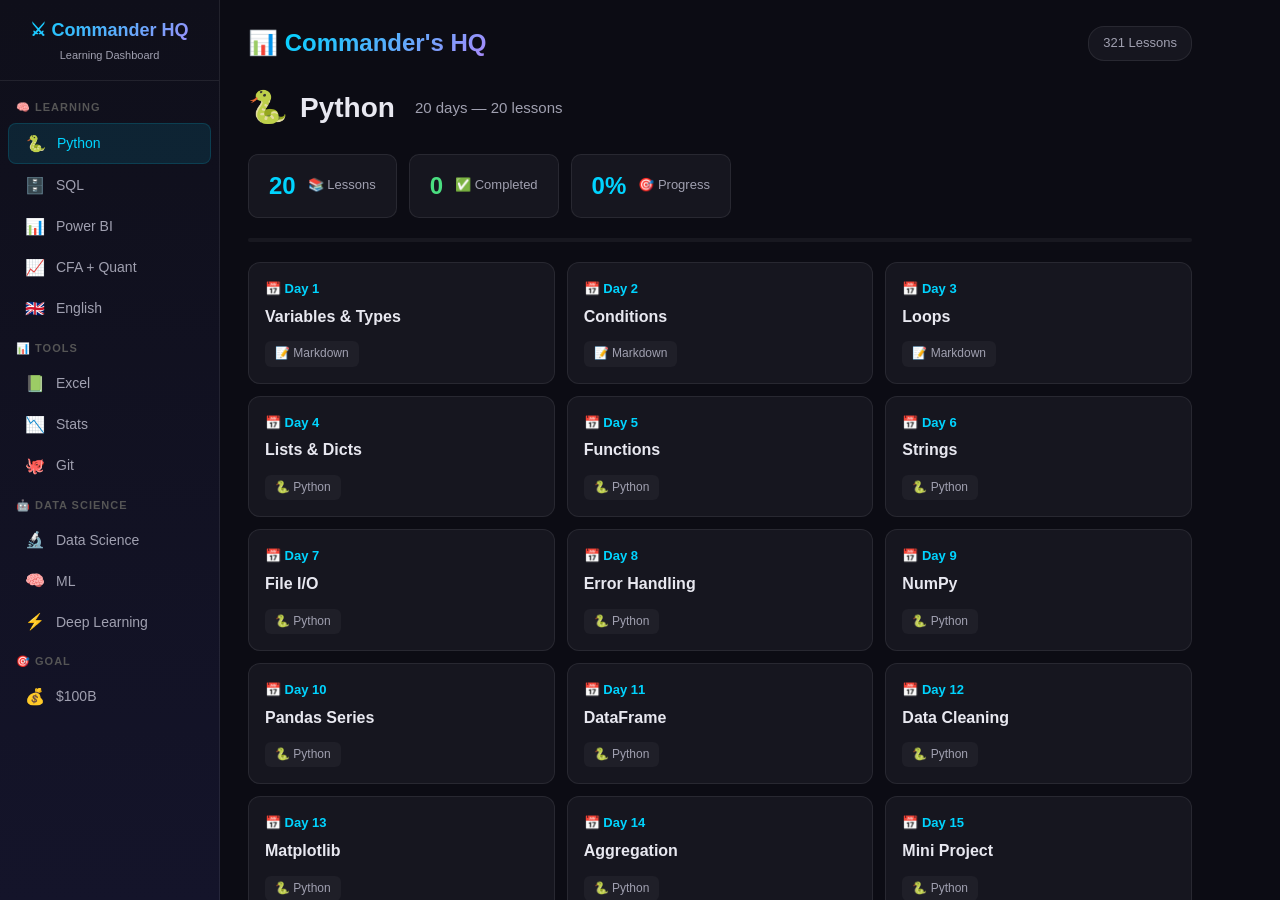
==== commit c1b41392: "🎯 Final: tab-based dashboard - click sidebar to switch tracks" ====
--- a/index.html
+++ b/index.html
@@ -1,171 +1,85 @@
 <!DOCTYPE html>
-<html lang="bn">
-<head>
-<meta charset="UTF-8">
-<meta name="viewport" content="width=device-width, initial-scale=1.0">
-<title>📊 Commander HQ</title>
-<link rel="stylesheet" href="tab-style.css">
-<style>
-.hidden{display:none}
-</style>
-</head>
-<body>
+<html lang="bn"><head><meta charset="UTF-8"><meta name="viewport" content="width=device-width,initial-scale=1.0"><title>📊 Commander HQ</title><link rel="stylesheet" href="tab-style.css"></head><body>
 
-<!-- ===== SIDEBAR (Tabs) ===== -->
-<nav class="sidebar" id="sidebar">
-  <div class="sidebar-logo">
-    <h2>⚔ Commander HQ</h2>
-    <div class="tag">Learning Dashboard</div>
-  </div>
+<nav class="sidebar">
+  <div class="sidebar-logo"><h2>⚔ Commander HQ</h2><div class="tag">Learning Dashboard</div></div>
   <div class="nav-group">🧠 Learning</div>
   <button class="tab-btn active" data-track="python" onclick="switchTab('python')"><span class="tab-icon">🐍</span><span>Python</span></button>
-  <button class="tab-btn" data-track="sql" onclick="switchTab('sql')"><span class="tab-icon">🗄️</span><span>SQL/MySQL</span></button>
+  <button class="tab-btn" data-track="sql" onclick="switchTab('sql')"><span class="tab-icon">🗄️</span><span>SQL</span></button>
   <button class="tab-btn" data-track="powerbi" onclick="switchTab('powerbi')"><span class="tab-icon">📊</span><span>Power BI</span></button>
   <button class="tab-btn" data-track="cfa" onclick="switchTab('cfa')"><span class="tab-icon">📈</span><span>CFA + Quant</span></button>
   <button class="tab-btn" data-track="english" onclick="switchTab('english')"><span class="tab-icon">🇬🇧</span><span>English</span></button>
-  <div class="nav-group">📊 Tools & Skills</div>
+  <div class="nav-group">📊 Tools</div>
   <button class="tab-btn" data-track="excel" onclick="switchTab('excel')"><span class="tab-icon">📗</span><span>Excel</span></button>
-  <button class="tab-btn" data-track="stats" onclick="switchTab('stats')"><span class="tab-icon">📉</span><span>Statistics</span></button>
+  <button class="tab-btn" data-track="stats" onclick="switchTab('stats')"><span class="tab-icon">📉</span><span>Stats</span></button>
   <button class="tab-btn" data-track="git" onclick="switchTab('git')"><span class="tab-icon">🐙</span><span>Git</span></button>
   <div class="nav-group">🤖 Data Science</div>
   <button class="tab-btn" data-track="ds" onclick="switchTab('ds')"><span class="tab-icon">🔬</span><span>Data Science</span></button>
   <button class="tab-btn" data-track="ml" onclick="switchTab('ml')"><span class="tab-icon">🧠</span><span>ML</span></button>
   <button class="tab-btn" data-track="dl" onclick="switchTab('dl')"><span class="tab-icon">⚡</span><span>Deep Learning</span></button>
-  <div class="nav-group">🎯 Goals</div>
-  <button class="tab-btn" data-track="wealth" onclick="switchTab('wealth')"><span class="tab-icon">💰</span><span>$100B Goal</span></button>
+  <div class="nav-group">🎯 Goal</div>
+  <button class="tab-btn" data-track="wealth" onclick="switchTab('wealth')"><span class="tab-icon">💰</span><span>$100B</span></button>
 </nav>
 
-<!-- ===== MAIN ===== -->
-<div class="main" id="mainContent">
+<div class="main">
   <div class="top-bar">
     <h1>📊 <span>Commander's HQ</span></h1>
-    <div style="font-size:13px;color:var(--dim);background:var(--card);padding:6px 14px;border-radius:16px;border:1px solid var(--border)">
-      321 Lessons
-    </div>
+    <div style="font-size:13px;color:var(--dim);background:var(--card);padding:6px 14px;border-radius:16px;border:1px solid var(--border)">321 Lessons</div>
   </div>
   <div id="tabContent"></div>
 </div>
 
 <script>
-// ===== TRACK DATA =====
-const TRACKS = {
-  python:{icon:'🐍',color:'#3776ab',name:'Python',subtitle:'Data Analysis Foundation',goal:'20 days',base:'Python/',ext:'md',files:[
-    {n:1,f:'week01_basics/day01_variables_easy.md',l:'Variables & Data Types',t:'Variables, strings, numbers, type()'},
-    {n:2,f:'week01_basics/day02_conditions_easy.md',l:'Conditions (if/elif/else)',t:'if, elif, else, comparison operators'},
-    {n:3,f:'week01_basics/day03_loops_easy.md',l:'Loops (for/while)',t:'for loops, while, range, break, continue'},
-    {n:4,f:'week01_basics/day04_lists_dicts.py',l:'Lists & Dictionaries',t:'list operations, dict, tuples, sets'},
-    {n:5,f:'week01_basics/day05_functions.py',l:'Functions',t:'def, return, args, kwargs, scope'},
-    {n:6,f:'week01_basics/day06_strings.py',l:'Strings & Methods',t:'string methods, formatting, slicing'},
-    {n:7,f:'week01_basics/day07_fileio.py',l:'File I/O',t:'open, read, write, CSV, with statement'},
-    {n:8,f:'week01_basics/day08_errors.py',l:'Error Handling',t:'try, except, finally, custom errors'},
-    {n:9,f:'week01_basics/day09_numpy.py',l:'NumPy',t:'arrays, shapes, vectorized ops, stats'},
-    {n:10,f:'week01_basics/day10_pandas_series.py',l:'Pandas Series',t:'Series, indexing, filtering, math'},
-    {n:11,f:'week01_basics/day11_pandas_dataframe.py',l:'Pandas DataFrame',t:'DataFrame, columns, joins, groupby'},
-    {n:12,f:'week01_basics/day12_data_cleaning.py',l:'Data Cleaning',t:'NaN, duplicates, outliers, merge'},
-    {n:13,f:'week01_basics/day13_matplotlib.py',l:'Matplotlib',t:'line, bar, scatter, histogram, styling'},
-    {n:14,f:'week01_basics/day14_aggregation.py',l:'Data Aggregation',t:'groupby, agg, pivot_table, multi-index'},
-    {n:15,f:'week01_basics/day15_mini_project.py',l:'Mini Project',t:'Financial data analysis project'},
-    {n:16,f:'week01_basics/day16_apis_json.py',l:'APIs & JSON',t:'requests, JSON, API data, parsing'},
-    {n:17,f:'week01_basics/day17_web_scraping.py',l:'Web Scraping',t:'BeautifulSoup, HTML parsing, tables'},
-    {n:18,f:'week01_basics/day18_portfolio_project.py',l:'Portfolio Project',t:'Full analysis pipeline project'},
-    {n:19,f:'week01_basics/day19_portfolio_polish.py',l:'Portfolio Polish',t:'Code cleanup, docs, testing'},
-    {n:20,f:'week01_basics/day20_capstone.py',l:'Capstone',t:'End-to-end data analysis capstone'},
-  ]},
-  sql:{icon:'🗄️',color:'#00758f',name:'SQL (MySQL)',subtitle:'Database & Query Mastery',goal:'15 days',base:'SQL/',ext:'sql',files:[
-    {n:1,f:'day01_mysql_setup.sql',l:'MySQL Setup & DB',t:'Install, CREATE DATABASE, USE, tables'},{n:2,f:'day02_mysql_crud.sql',l:'CRUD Operations',t:'INSERT, SELECT, UPDATE, DELETE'},
-    {n:3,f:'day03_mysql_filtering.sql',l:'WHERE, LIKE, IN',t:'WHERE, AND/OR, IN, BETWEEN, LIKE'},{n:4,f:'day04_mysql_grouping.sql',l:'GROUP BY & HAVING',t:'GROUP BY, HAVING, COUNT, SUM, AVG'},
-    {n:5,f:'day05_mysql_joins.sql',l:'JOINs',t:'INNER, LEFT, RIGHT, self JOIN, UNION'},{n:6,f:'day06_mysql_subqueries.sql',l:'Subqueries',t:'WHERE subquery, FROM subquery, EXISTS'},
-    {n:7,f:'day07_mysql_window.sql',l:'Window Functions',t:'ROW_NUMBER, RANK, LEAD, LAG, SUM OVER'},{n:8,f:'day08_mysql_ctes.sql',l:'CTEs',t:'WITH, recursive CTE, multiple CTEs'},
-    {n:9,f:'day09_mysql_constraints.sql',l:'Constraints & Keys',t:'PRIMARY KEY, FOREIGN KEY, UNIQUE, CHECK'},{n:10,f:'day10_mysql_alter_drop.sql',l:'ALTER/CREATE/DROP',t:'ALTER TABLE, ADD, DROP, MODIFY column'},
-    {n:11,f:'day11_mysql_views_indexes.sql',l:'Views & Indexes',t:'CREATE VIEW, indexes, query optimization'},{n:12,f:'day12_mysql_procedures.sql',l:'Stored Procedures',t:'CREATE PROCEDURE, parameters, variables'},
-    {n:13,f:'day13_mysql_normalization.sql',l:'DB Normalization',t:'1NF, 2NF, 3NF, schema design'},{n:14,f:'day14_mysql_portfolio.sql',l:'Portfolio Project',t:'Full SQL project with multiple tables'},
-    {n:15,f:'day15_mysql_backup.sql',l:'Backup & GitHub',t:'mysqldump, export, git, deployment'},
-  ]},
-  powerbi:{icon:'📊',color:'#f2c811',name:'Power BI',subtitle:'Visualization & Dashboards',goal:'12 days',base:'PowerBI/',ext:'md',files:[
-    {n:1,f:'day01_easy.md',l:'Setup & Interface',t:'Install, UI tour, first chart'},{n:2,f:'day02_easy.md',l:'Basic Charts',t:'Bar, Line, Pie, formatting'},
-    {n:3,f:'day03_data_import.md',l:'Data Import',t:'Excel, CSV, SQL import, transform'},{n:4,f:'day04_dax_basics.md',l:'DAX Basics',t:'SUM, AVERAGE, COUNT, CALCULATE'},
-    {n:5,f:'day05_relationships.md',l:'Relationships',t:'Star schema, cardinality, cross-filter'},{n:6,f:'day06_filters_slicers.md',l:'Filters & Slicers',t:'Page/visual filters, timeline, slicer'},
-    {n:7,f:'day07_time_intelligence.md',l:'Time Intelligence',t:'YTD, QTD, SAMEPERIODLASTYEAR'},{n:8,f:'day08_custom_visuals.md',l:'Custom Visuals',t:'Marketplace, custom charts, formatting'},
-    {n:9,f:'day09_bookmarks.md',l:'Bookmarks & Nav',t:'Bookmarks, buttons, drill-through'},{n:10,f:'day10_powerbi_service.md',l:'Power BI Service',t:'Publish, dashboard, sharing, gateway'},
-    {n:11,f:'day11_mini_project.md',l:'Mini Project',t:'Sales dashboard with DAX'},{n:12,f:'day12_portfolio_project.md',l:'Portfolio Dashboard',t:'Full finance dashboard project'},
-  ]},
-  cfa:{icon:'📈',color:'#9747ff',name:'CFA + Quant',subtitle:'Level 1 → 2 → 3',goal:'60 days',base:'CFA/level1/',ext:'md',files:genDays('cfa',60)},
-  english:{icon:'🇬🇧',color:'#22d3ee',name:'English (C-Level)',subtitle:'Interview & Professional',goal:'24 days',base:'English/',ext:'md',files:genDays('english',24)},
-  excel:{icon:'📗',color:'#217346',name:'Excel Advanced',subtitle:'Pivot, VLOOKUP, Macros',goal:'12 days',base:'Excel/',ext:'md',files:genDays('excel',12)},
-  stats:{icon:'📉',color:'#8b5cf6',name:'Statistics',subtitle:'For Data Science',goal:'10 days',base:'Statistics/',ext:'md',files:genDays('stats',10)},
-  git:{icon:'🐙',color:'#f05032',name:'Git & GitHub',subtitle:'Version Control',goal:'8 days',base:'Git/',ext:'md',files:genDays('git',8)},
-  ds:{icon:'🔬',color:'#0d6efd',name:'Data Science',subtitle:'Statistics + EDA + Viz',goal:'30 days',base:'DataScience/',ext:'md',files:genDays('ds',30)},
-  ml:{icon:'🧠',color:'#6f42c1',name:'Machine Learning',subtitle:'Regression + Classification',goal:'60 days',base:'MachineLearning/',ext:'md',files:genDays('ml',60)},
-  dl:{icon:'⚡',color:'#dc3545',name:'Deep Learning',subtitle:'CNN + RNN + LSTM',goal:'60 days',base:'DeepLearning/',ext:'md',files:genDays('dl',60)},
-  wealth:{icon:'💰',color:'#f59e0b',name:'$100B Goal',subtitle:'20-Year Vision',goal:'1 overview',base:'Wealth/',ext:'md',files:[{n:1,f:'100B_MASTER_PLAN.md',l:'Master Plan',t:'20-year wealth building roadmap'}]},
+// ===== TRACKS DATA =====
+var T={
+python:{i:'🐍',c:'#3776ab',n:'Python',b:'Python/',f:{1:'week01_basics/day01_variables_easy.md',2:'week01_basics/day02_conditions_easy.md',3:'week01_basics/day03_loops_easy.md',4:'week01_basics/day04_lists_dicts.py',5:'week01_basics/day05_functions.py',6:'week01_basics/day06_strings.py',7:'week01_basics/day07_fileio.py',8:'week01_basics/day08_errors.py',9:'week01_basics/day09_numpy.py',10:'week01_basics/day10_pandas_series.py',11:'week01_basics/day11_pandas_dataframe.py',12:'week01_basics/day12_data_cleaning.py',13:'week01_basics/day13_matplotlib.py',14:'week01_basics/day14_aggregation.py',15:'week01_basics/day15_mini_project.py',16:'week01_basics/day16_apis_json.py',17:'week01_basics/day17_web_scraping.py',18:'week01_basics/day18_portfolio_project.py',19:'week01_basics/day19_portfolio_polish.py',20:'week01_basics/day20_capstone.py'},l:['Variables & Types','Conditions','Loops','Lists & Dicts','Functions','Strings','File I/O','Error Handling','NumPy','Pandas Series','DataFrame','Data Cleaning','Matplotlib','Aggregation','Mini Project','APIs & JSON','Web Scraping','Portfolio Project','Portfolio Polish','Capstone'],d:'20 days'},
+sql:{i:'🗄️',c:'#00758f',n:'SQL (MySQL)',b:'SQL/',f:{1:'day01_mysql_setup.sql',2:'day02_mysql_crud.sql',3:'day03_mysql_filtering.sql',4:'day04_mysql_grouping.sql',5:'day05_mysql_joins.sql',6:'day06_mysql_subqueries.sql',7:'day07_mysql_window.sql',8:'day08_mysql_ctes.sql',9:'day09_mysql_constraints.sql',10:'day10_mysql_alter_drop.sql',11:'day11_mysql_views_indexes.sql',12:'day12_mysql_procedures.sql',13:'day13_mysql_normalization.sql',14:'day14_mysql_portfolio.sql',15:'day15_mysql_backup.sql'},l:['Setup & DB','CRUD','WHERE, LIKE, IN','GROUP BY & HAVING','JOINs','Subqueries','Window Functions','CTEs','Constraints & Keys','ALTER/CREATE/DROP','Views & Indexes','Stored Procedures','DB Normalization','Portfolio Project','Backup & GitHub'],d:'15 days'},
+powerbi:{i:'📊',c:'#f2c811',n:'Power BI',b:'PowerBI/',f:{1:'day01_easy.md',2:'day02_easy.md',3:'day03_data_import.md',4:'day04_dax_basics.md',5:'day05_relationships.md',6:'day06_filters_slicers.md',7:'day07_time_intelligence.md',8:'day08_custom_visuals.md',9:'day09_bookmarks.md',10:'day10_powerbi_service.md',11:'day11_mini_project.md',12:'day12_portfolio_project.md'},l:['Setup & Interface','Basic Charts','Data Import','DAX Basics','Relationships','Filters & Slicers','Time Intelligence','Custom Visuals','Bookmarks','Power BI Service','Mini Project','Portfolio Dashboard'],d:'12 days'},
+cfa:{i:'📈',c:'#9747ff',n:'CFA Level 1',b:'CFA/level1/',f:{1:'day02_standards1.md',2:'day03_standards2.md',3:'day04_standards3.md',4:'day05_gips.md',5:'day06_ethics_practice.md',6:'day07_ethics_mock.md',7:'day08_tvm.md',8:'day09_dcf.md',9:'day10_statistics.md',10:'day11_distributions.md',11:'day12_sampling.md',12:'day13_quant_practice.md',13:'day14_micro.md',14:'day15_market_structures.md',15:'day16_macro_gdp.md',16:'day17_monetary.md',17:'day18_trade_fx.md',18:'day19_econ_practice.md',19:'day20_income_statements.md',20:'day21_balance_sheets.md',21:'day22_cash_flow.md',22:'day23_ratios.md',23:'day24_inventory.md',24:'day25_fsa_practice.md',25:'day26_governance.md',26:'day27_cap_budgeting.md',27:'day28_cost_of_capital.md',28:'day29_working_capital.md',29:'day30_corporate_practice.md',30:'day31_market_structure.md',31:'day32_indices.md',32:'day33_efficiency.md',33:'day34_ddm.md',34:'day35_fcf_models.md',35:'day36_equity_practice.md',36:'day37_fi_features.md',37:'day38_fi_risk.md',38:'day39_fi_valuation.md',39:'day40_term_structure.md',40:'day41_fi_practice.md',41:'day42_forwards_futures.md',42:'day43_options_swaps.md',43:'day44_derivatives_practice.md',44:'day45_pe_hf.md',45:'day46_commodities.md',46:'day47_ai_practice.md',47:'day48_mpt.md',48:'day49_capm.md',49:'day50_eff_frontier.md',50:'day51_risk_mgmt.md',51:'day52_portfolio_practice.md',52:'day53_correlation_regression.md',53:'day54_time_series.md',54:'day55_quant_practice.md',55:'day56_currency_exchange.md',56:'day57_growth.md',57:'day58_regulation.md',58:'day59_mock1.md',59:'day60_mock2.md',60:'INDEX.md'},l:['Ethics: Code','Standards I-II','Standards III-IV','Standards V-VII','GIPS','Ethics Practice','Ethics Mock','Quant: TVM','Quant: DCF','Quant: Stats','Distributions','Sampling','Quant Practice','Econ: Micro','Market Structures','Macro/GDP','Monetary Policy','Trade & FX','Econ Practice','FSA: Income Stmt','FSA: Balance Sheet','FSA: Cash Flow','FSA: Ratios','FSA: Inventory','FSA Practice','Corporate: Gov','Cap Budgeting','Cost of Capital','Working Capital','Corporate Practice','Equity: Market','Indices','Efficiency','DDM','FCF Models','Equity Practice','FI: Features','FI: Risk','FI: Valuation','Term Structure','FI Practice','Forwards/Futures','Options/Swaps','Derivatives Practice','PE & Hedge Funds','Commodities','Alts Practice','MPT','CAPM','Eff Frontier','Risk Management','Portfolio Practice','Correlation/Reg','Time Series','Quant Practice','Currency Exchange','Growth','Regulation','Mock Exam 1','Mock Exam 2','Full Review'],d:'60 days'},
+english:{i:'🇬🇧',c:'#22d3ee',n:'English (C-Level)',b:'English/',f:{1:'day01_easy.md',2:'day02_easy.md',3:'day03_easy.md',4:'day04_easy.md',5:'day05_easy.md',6:'day06_easy.md',7:'day07_easy.md',8:'day08_easy.md',9:'day09_easy.md',10:'day10_easy.md',11:'day11_easy.md',12:'day12_easy.md',13:'day13_adv.md',14:'day14_adv.md',15:'day15_adv.md',16:'day16_adv.md',17:'day17_adv.md',18:'day18_adv.md',19:'day19_adv.md',20:'day20_adv.md',21:'day21_adv.md',22:'day22_adv.md',23:'day23_adv.md',24:'day24_adv.md'},l:['Greetings & Intro','Background','Simple Q&A','Describing Skills','Experience','Week 1 Review','Interview Qs','STAR Method','Tech Vocab','Behavioral Qs','Ask Questions','Mock Interview','Emails & Reports','Meetings','Presentations','Negotiation','Networking','Week 3 Review','C-Level Speech','Complex Scenarios','Elevator Pitch','Panel Interview','Full Mock','Final Review'],d:'24 days'},
+excel:{i:'📗',c:'#217346',n:'Excel Advanced',b:'Excel/',f:{1:'day01_pivot_intro.md',2:'day02_pivot_advanced.md',3:'day03_vlookup_index_match.md',4:'day04_xlookup_nested_lookup.md',5:'day05_conditional_formatting_data_validation.md',6:'day06_charts_sparklines.md',7:'day07_whatif_analysis.md',8:'day08_power_query_basics.md',9:'day09_advanced_formulas.md',10:'day10_macros_vba.md',11:'day11_dashboard_design.md',12:'day12_dashboard_project.md'},l:['Pivot Tables Intro','Pivot Advanced','VLOOKUP & INDEX','XLOOKUP','Conditional Format','Charts & Sparklines','What-If Analysis','Power Query','Advanced Formulas','Macros & VBA','Dashboard Design','Portfolio Dashboard'],d:'12 days'},
+stats:{i:'📉',c:'#8b5cf6',n:'Statistics',b:'Statistics/',f:{1:'day01_descriptive.md',2:'day02_variance_std.md',3:'day03_probability.md',4:'day04_normal_distribution.md',5:'day05_sampling_ci.md',6:'day06_hypothesis_testing.md',7:'day07_correlation.md',8:'day08_regression.md',9:'day09_anova.md',10:'day10_portfolio_stats.md'},l:['Descriptive Stats','Variance & Std Dev','Probability','Normal Distribution','Sampling & CI','Hypothesis Testing','Correlation','Regression','ANOVA','Portfolio Project'],d:'10 days'},
+git:{i:'🐙',c:'#f05032',n:'Git & GitHub',b:'Git/',f:{1:'day01_intro.md',2:'day02_basic_commands.md',3:'day03_branching_merging.md',4:'day04_remote_github.md',5:'day05_pull_requests.md',6:'day06_gitignore_branching.md',7:'day07_collaboration_workflow.md',8:'day08_portfolio.md'},l:['Git Intro & Setup','Basic Commands','Branching & Merging','Remote & GitHub','Pull Requests','.gitignore & Strategy','Collaboration Workflow','Portfolio Project'],d:'8 days'},
+ds:{i:'🔬',c:'#0d6efd',n:'Data Science',b:'DataScience/',f:{1:'day01_ds_overview.md',2:'day02_python_for_ds.md',3:'day03_numpy_deep_dive.md',4:'day04_pandas_mastery1.md',5:'day05_pandas_mastery2.md',6:'day06_data_cleaning.md',7:'day07_eda.md',8:'day08_visualization.md',9:'day09_feature_engineering.md',10:'day10_project_cleaning_eda.md',11:'day11_probability.md',12:'day12_feature_engineering.md',13:'day13_sampling.md',14:'day14_hypothesis_testing.md',15:'day15_project_sampling_testing.md',16:'day16_linear_regression.md',17:'day17_multiple_regression.md',18:'day18_evaluation_metrics.md',19:'day19_logistic_regression.md',20:'day20_decision_trees.md',21:'day21_confusion_matrix.md',22:'day22_classification_metrics.md',23:'day23_kmeans.md',24:'day24_pca.md',25:'day25_time_series.md',26:'day26_project_regression.md',27:'day27_project_classification.md',28:'day28_project_clustering.md',29:'day29_capstone_part1.md',30:'day30_capstone_part2.md'},l:['DS Overview','Python for DS','NumPy Deep Dive','Pandas 1','Pandas 2','Data Cleaning','EDA','Visualization','Feature Engineering','Project: EDA','Probability','Feature Eng 2','Sampling','Hypothesis Testing','Project: Sampling','Linear Regression','Multiple Regression','Eval Metrics','Logistic Regression','Decision Trees','Confusion Matrix','Classification Metrics','K-Means','PCA','Time Series','Project: Regression','Project: Classify','Project: Cluster','Capstone Part 1','Capstone Part 2'],d:'30 days'},
+ml:{i:'🧠',c:'#6f42c1',n:'Machine Learning',b:'MachineLearning/',f:{1:'day01_ml_overview.md',2:'day02_supervised_unsupervised.md',3:'day03_python_ml_stack_scikit.md',4:'day04_data_preprocessing.md',5:'day05_train_test_split.md',6:'day06_linear_regression.md',7:'day07_multiple_regression.md',8:'day08_polynomial_regression.md',9:'day09_regularization_ridge_lasso.md',10:'day10_evaluation_metrics.md',11:'day11_logistic_regression.md',12:'day12_decision_trees.md',13:'day13_random_forest.md',14:'day14_gradient_boosting.md',15:'day15_xgboost.md',16:'day16_svm.md',17:'day17_knn.md',18:'day18_naive_bayes.md',19:'day19_ensemble_methods.md',20:'day20_model_evaluation_cv_grid.md',21:'day21_kmeans.md',22:'day22_hierarchical_clustering.md',23:'day23_dbscan.md',24:'day24_pca.md',25:'day25_tsne.md',26:'day26_feature_engineering.md',27:'day27_feature_selection.md',28:'day28_hyperparameter_tuning.md',29:'day29_pipeline.md',30:'day30_imbalanced_data.md',31:'day31_time_series_forecasting.md',32:'day32_arima.md',33:'day33_prophet.md',34:'day34_lstm_basics.md',35:'day35_stock_prediction.md',36:'day36_recommender_systems.md',37:'day37_anomaly_detection.md',38:'day38_nlp_basics.md',39:'day39_sentiment_analysis.md',40:'day40_text_classification.md',41:'day41_model_deployment.md',42:'day42_model_serialization.md',43:'day43_docker_intro.md',44:'day44_mlflow_intro.md',45:'day45_model_monitoring.md',46:'day46_ab_testing.md',47:'day47_experiment_design.md',48:'day48_causality.md',49:'day49_fairness_ml.md',50:'day50_ethics_ml.md',51:'day51_stacking_blending.md',52:'day52_feature_importance.md',53:'day53_shap_values.md',54:'day54_partial_dependence.md',55:'day55_model_interpretability.md',56:'day56_capstone_data_prep.md',57:'day57_capstone_feature_eng.md',58:'day58_capstone_model_building.md',59:'day59_capstone_evaluation.md',60:'day60_capstone_deploy.md'},l:['ML Overview','Sup vs Unsup','Python ML Stack','Preprocessing','Train/Test Split','Linear Regression','Multiple Regression','Polynomial Reg','Ridge/Lasso','Eval Metrics','Logistic Regression','Decision Trees','Random Forest','Gradient Boost','XGBoost','SVM','KNN','Naive Bayes','Ensemble','CV & Grid Search','K-Means','Hierarchical','DBSCAN','PCA','t-SNE','Feature Eng','Feature Sel','Hyperparam Tune','Pipeline','Imbalanced Data','Time Series','ARIMA','Prophet','LSTM','Stock Predict','Recommender','Anomaly Detection','NLP Basics','Sentiment','Text Classify','Deployment','Serialization','Docker','MLflow','Monitoring','A/B Testing','Experiment','Causality','Fairness','Ethics','Stacking/Blend','Feature Import','SHAP','Partial Dep','Interpret','Capstone: Prep','Capstone: Features','Capstone: Model','Capstone: Eval','Capstone: Deploy'],d:'60 days'},
+dl:{i:'⚡',c:'#dc3545',n:'Deep Learning',b:'DeepLearning/',f:{1:'day01_dl_overview.md',2:'day02_neural_networks_basics.md',3:'day03_perceptron.md',4:'day04_activation_functions.md',5:'day05_backpropagation.md',6:'day06_tensorflow_pytorch_intro.md',7:'day07_building_first_nn.md',8:'day08_loss_functions_optimizers.md',9:'day09_loss_functions_optimizers_deep.md',10:'day10_training_loop_evaluation.md',11:'day11_ann_deep_dive.md',12:'day12_hyperparameter_tuning.md',13:'day13_regularization.md',14:'day14_early_stopping_callbacks.md',15:'day15_project_ann_stock_prediction.md',16:'day16_cnn_basics.md',17:'day17_convolution_pooling.md',18:'day18_image_classification.md',19:'day19_transfer_learning.md',20:'day20_finetuning_practical_cnn.md',21:'day21_rnn_basics.md',22:'day22_lstm.md',23:'day23_gru.md',24:'day24_time_series_lstm.md',25:'day25_stock_prediction_lstm.md',26:'day26_sequence_models.md',27:'day27_bidirectional_rnn.md',28:'day28_attention_mechanism.md',29:'day29_encoder_decoder.md',30:'day30_seq2seq.md',31:'day31_autoencoders.md',32:'day32_denoising_autoencoder.md',33:'day33_variational_autoencoder.md',34:'day34_dimensionality_reduction_ae.md',35:'day35_anomaly_detection_ae.md',36:'day36_gans_intro.md',37:'day37_dcgan.md',38:'day38_conditional_gan.md',39:'day39_synthetic_data_generation.md',40:'day40_gan_evaluation.md',41:'day41_transfer_learning.md',42:'day42_bert_intro.md',43:'day43_transformers.md',44:'day44_finetuning_transformers.md',45:'day45_nlp_transformers.md',46:'day46_rl_intro.md',47:'day47_q_learning.md',48:'day48_dqn.md',49:'day49_policy_gradients.md',50:'day50_rl_trading.md',51:'day51_resnet.md',52:'day52_inception.md',53:'day53_efficientnet.md',54:'day54_model_pruning.md',55:'day55_quantization.md',56:'day56_capstone_data_prep.md',57:'day57_capstone_lstm.md',58:'day58_capstone_evaluation.md',59:'day59_capstone_portfolio.md',60:'day60_capstone_summary.md'},l:['DL Overview','NN Basics','Perceptron','Activation Fn','Backprop','TF/PyTorch','First NN','Loss & Opt','Optimizers Deep','Training Loop','ANN Deep Dive','Hyperparam Tune','Regularization','Early Stop','ANN Stock','CNN Basics','Conv & Pool','Image Classify','Transfer Learn','CNN Finetune','RNN Basics','LSTM','GRU','Time Series LSTM','Stock LSTM','Sequence Models','Bidirectional','Attention','Encoder-Decoder','Seq2Seq','Autoencoders','Denoising AE','VAE','Dim Reduct AE','Anomaly AE','GANs','DCGAN','Conditional GAN','Synthetic Data','GAN Eval','Transfer Learn2','BERT','Transformers','Finetune Trans','NLP Trans','RL Intro','Q-Learning','DQN','Policy Grad','RL Trading','ResNet','Inception','EfficientNet','Pruning','Quantization','Cap: Data Prep','Cap: LSTM','Cap: Eval','Cap: Portfolio','Cap: Summary'],d:'60 days'},
+wealth:{i:'💰',c:'#f59e0b',n:'$100B Goal',b:'Wealth/',f:{1:'100B_MASTER_PLAN.md'},l:['Master Plan Overview'],d:'1 overview'}
 };
 
-function genDays(trackId,total){
-  const days=[];
-  const topics={cfa:['Ethics: Standards','Quant: TVM/DCF','Stats/Distributions','Sampling','Econ: Micro/Macro','Econ: Policy/FX','FSA: Statements','FSA: Ratios','Corporate Finance','Equity: DDM/FCF','Fixed Income','Derivatives','Alternatives','Portfolio Mgmt','Mock Exams'],english:['Interview Basics','STAR Method','Tech Vocab','Mock Interview','Email Writing','Presentation','Negotiation','C-Level Speech'],excel:['Pivot Tables','VLOOKUP/XLOOKUP','Charts','Power Query','Macros','Dashboard','Formulas','Project'],stats:['Descriptive','Probability','Normal Dist','Hypothesis','Correlation','Regression','ANOVA','Project'],git:['Git Intro','Commands','Branching','GitHub','PRs','Workflow','Project'],ds:['Python Recap','EDA','Viz','Cleaning','Regression','Classification','Clustering','Project'],ml:['Regression','Trees','Ensemble','SVM/KNN','Clustering','NLP','Time Series','Capstone'],dl:['NN Basics','CNN','RNN/LSTM','GANs','Transformers','RL','Capstone']};
-  const t=topics[trackId]||['Day '+i];
-  const labels=['','Basics','Advanced','Practice','Review','Project','Capstone','Final'];
-  for(let i=1;i<=total;i++){
-    const ti=t[(i-1)%t.length];
-    const label=labels[(i-1)%labels.length];
-    days.push({n:i,f:'',l:ti+' — '+label,t:'Day '+i+' of '+total});
-  }
-  return days;
-}
+// ===== EXTENSIONS =====
+var extIcons={py:'🐍 Python',sql:'🗄️ SQL',md:'📝 Markdown'};
+function extOf(f){var p=f.split('.');return p[p.length-1]}
 
 // ===== SWITCH TAB =====
-let currentTrack='python';
-
-function switchTab(trackId){
-  currentTrack=trackId;
-  // Update active tab
-  document.querySelectorAll('.tab-btn').forEach(b=>b.classList.toggle('active',b.dataset.track===trackId));
-  renderTrack(trackId);
-}
-
-// ===== RENDER TRACK =====
-function renderTrack(trackId){
-  const t=TRACKS[trackId];
-  if(!t)return;
-  const el=document.getElementById('tabContent');
-  const total=t.files.length;
+function switchTab(id){
+  document.querySelectorAll('.tab-btn').forEach(function(b){b.classList.toggle('active',b.dataset.track===id)});
+  var t=T[id];if(!t)return;
+  var el=document.getElementById('tabContent');
+  var days=Object.keys(t.f).sort(function(a,b){return a-b});
+  var total=days.length;
   
-  // Stats
-  let done=0;
-  t.files.forEach(f=>{if(f.status==='done')done++});
-  const pct=total>0?Math.round(done/total*100):0;
+  var html='<div class="track-title"><span style="font-size:32px">'+t.i+'</span><span>'+t.n+'</span><span class="sub">'+t.d+' — '+total+' lessons</span></div>';
+  html+='<div class="quick-stats"><div class="qs-card total"><div class="qs-num">'+total+'</div><div class="qs-label">📚 Lessons</div></div>';
+  html+='<div class="qs-card done"><div class="qs-num">0</div><div class="qs-label">✅ Completed</div></div>';
+  html+='<div class="qs-card"><div class="qs-num" style="color:var(--accent)">0%</div><div class="qs-label">🎯 Progress</div></div></div>';
+  html+='<div class="progress-bar"><div class="progress-fill" style="width:0%;background:'+t.c+'"></div></div>';
+  html+='<div class="day-grid">';
   
-  let html=`
-    <div class="track-title"><span class="icon">${t.icon}</span><span class="name">${t.name}</span><span class="sub">${t.subtitle} — ${total} lessons</span></div>
-    <div class="quick-stats">
-      <div class="qs-card total"><div class="qs-num">${total}</div><div class="qs-label">📚 Total Lessons</div></div>
-      <div class="qs-card done"><div class="qs-num">${done}</div><div class="qs-label">✅ Completed</div></div>
-      <div class="qs-card" style="border-color:rgba(0,212,255,0.1)"><div class="qs-num" style="color:var(--accent)">${pct}%</div><div class="qs-label">🎯 Progress</div></div>
-    </div>
-    <div class="progress-bar"><div class="progress-fill" style="width:${pct}%;background:${t.color}"></div></div>
-    <div class="day-grid">
-  `;
-  
-  t.files.forEach(f=>{
-    const filePath=t.base+f.f;
-    const ext=filePath.split('.').pop();
-    const extIcons={py:'🐍',sql:'🗄️',md:'📝'};
-    html+=`
-      <a class="day-card" href="lesson.html?file=${filePath}" target="_blank">
-        <div class="day-num">Day ${f.n}</div>
-        <div class="day-label">${f.l}</div>
-        <div class="day-desc">${f.t||''}</div>
-        <div class="file-icon">${extIcons[ext]||'📄'} .${ext}</div>
-      </a>
-    `;
-  });
-  
-  html+=`</div>`;
+  for(var i=0;i<days.length;i++){
+    var dn=days[i];
+    var fp=t.b+t.f[dn];
+    var ext=extOf(t.f[dn]);
+    var label=t.l[i]||'Day '+dn;
+    html+='<a class="day-card" href="lesson.html?file='+fp+'" target="_blank">';
+    html+='<div class="day-num">📅 Day '+dn+'</div>';
+    html+='<div class="day-label">'+label+'</div>';
+    html+='<div class="file-icon">'+ (extIcons[ext]||'📄') +'</div>';
+    html+='</a>';
+  }
+  html+='</div>';
   el.innerHTML=html;
 }
 
-// ===== INIT =====
 switchTab('python');
 </script>
-</body>
-</html>+</body></html>
--- a/tab-style.css
+++ b/tab-style.css
@@ -1,201 +1,35 @@
 /* === Tab-based Dashboard - Commander HQ === */
-:root {
-  --bg: #0c0c14;
-  --card: #16161f;
-  --border: rgba(255,255,255,0.08);
-  --text: #e8e8f0;
-  --dim: #a0a0b0;
-  --accent: #00d4ff;
-  --gold: #f59e0b;
-  --green: #4ade80;
-  --purple: #a78bfa;
-}
-
+:root{--bg:#0c0c14;--card:#16161f;--border:rgba(255,255,255,0.08);--text:#e8e8f0;--dim:#a0a0b0;--accent:#00d4ff;--gold:#f59e0b;--green:#4ade80;--purple:#a78bfa}
 *{margin:0;padding:0;box-sizing:border-box}
-body{
-  font-family: -apple-system, BlinkMacSystemFont, 'Segoe UI', 'Noto Sans Bengali', sans-serif;
-  background: var(--bg);
-  color: var(--text);
-  line-height: 1.6;
-  min-height: 100vh;
-  display: flex;
-}
-
-/* ===== SIDEBAR (Tab List) ===== */
-.sidebar{
-  width: 220px;
-  flex-shrink: 0;
-  background: linear-gradient(180deg,#0f0f1a,#14142a);
-  border-right: 1px solid var(--border);
-  padding: 16px 0;
-  height: 100vh;
-  position: sticky;
-  top: 0;
-  overflow-y: auto;
-}
-.sidebar-logo{
-  text-align: center;
-  padding: 0 16px 16px;
-  border-bottom: 1px solid var(--border);
-  margin-bottom: 8px;
-}
-.sidebar-logo h2{
-  font-size: 18px;
-  background: linear-gradient(135deg,var(--accent),var(--purple));
-  -webkit-background-clip: text;
-  -webkit-text-fill-color: transparent;
-  font-weight: 700;
-}
-.sidebar-logo .tag{font-size: 11px;color:var(--dim);margin-top:2px}
-.nav-group{
-  padding: 10px 16px 4px;
-  font-size: 11px;
-  text-transform: uppercase;
-  letter-spacing: 1px;
-  color: #555;
-  font-weight: 600;
-}
-.tab-btn{
-  display: flex;
-  align-items: center;
-  gap: 10px;
-  padding: 10px 16px;
-  margin: 2px 8px;
-  border-radius: 8px;
-  font-size: 14px;
-  color: var(--dim);
-  background: none;
-  border: none;
-  cursor: pointer;
-  transition: all 0.2s;
-  width: calc(100% - 16px);
-  text-align: left;
-}
-.tab-btn:hover{background:rgba(255,255,255,0.06);color:var(--text)}
-.tab-btn.active{
-  background:rgba(0,212,255,0.1);
-  color:var(--accent);
-  border:1px solid rgba(0,212,255,0.15);
-}
+body{font-family:-apple-system,BlinkMacSystemFont,'Segoe UI','Noto Sans Bengali',sans-serif;background:var(--bg);color:var(--text);line-height:1.6;min-height:100vh;display:flex}
+.sidebar{width:220px;flex-shrink:0;background:linear-gradient(180deg,#0f0f1a,#14142a);border-right:1px solid var(--border);padding:16px 0;height:100vh;position:sticky;top:0;overflow-y:auto}
+.sidebar-logo{text-align:center;padding:0 16px 16px;border-bottom:1px solid var(--border);margin-bottom:8px}
+.sidebar-logo h2{font-size:18px;background:linear-gradient(135deg,var(--accent),var(--purple));-webkit-background-clip:text;-webkit-text-fill-color:transparent;font-weight:700}
+.sidebar-logo .tag{font-size:11px;color:var(--dim);margin-top:2px}
+.nav-group{padding:10px 16px 4px;font-size:11px;text-transform:uppercase;letter-spacing:1px;color:#555;font-weight:600}
+.tab-btn{display:flex;align-items:center;gap:10px;padding:10px 16px;margin:2px 8px;border-radius:8px;font-size:14px;color:var(--dim);background:none;border:none;cursor:pointer;transition:all 0.2s;width:calc(100% - 16px);text-align:left}
+.tab-btn:hover{background:rgba(255,255,255,0.06);color:var(--text)}.tab-btn.active{background:rgba(0,212,255,0.1);color:var(--accent);border:1px solid rgba(0,212,255,0.15)}
 .tab-icon{font-size:16px;width:22px;text-align:center}
-
-/* ===== MAIN CONTENT ===== */
-.main{
-  flex: 1;
-  padding: 24px 28px;
-  max-width: 1000px;
-  overflow-y: auto;
-  height: 100vh;
-}
-.top-bar{
-  display: flex;
-  justify-content: space-between;
-  align-items: center;
-  margin-bottom: 20px;
-}
-.top-bar h1{font-size:24px;font-weight:700}
-.top-bar h1 span{background:linear-gradient(135deg,var(--accent),var(--purple));-webkit-background-clip:text;-webkit-text-fill-color:transparent}
-.track-title{
-  font-size: 28px;
-  font-weight: 700;
-  margin-bottom: 20px;
-  display: flex;
-  align-items: center;
-  gap: 12px;
-}
-.track-title .icon{font-size:32px}
-.track-title .name{color:var(--text)}
-.track-title .sub{font-size:15px;color:var(--dim);font-weight:400;margin-left:8px}
-
-/* ===== DAY GRID ===== */
-.day-grid{
-  display: grid;
-  grid-template-columns: repeat(auto-fill, minmax(280px, 1fr));
-  gap: 12px;
-}
-.day-card{
-  background: var(--card);
-  border: 1px solid var(--border);
-  border-radius: 12px;
-  padding: 16px;
-  transition: all 0.25s;
-  cursor: pointer;
-  text-decoration: none;
-  display: block;
-  color: var(--text);
-}
-.day-card:hover{
-  transform: translateY(-2px);
-  box-shadow: 0 8px 24px rgba(0,0,0,0.3);
-  border-color: rgba(0,212,255,0.2);
-}
-.day-num{
-  font-size: 13px;
-  color: var(--accent);
-  font-weight: 600;
-  margin-bottom: 4px;
-}
-.day-label{
-  font-size: 16px;
-  font-weight: 600;
-  margin-bottom: 4px;
-}
-.day-desc{
-  font-size: 13px;
-  color: var(--dim);
-  line-height: 1.4;
-}
-.day-card .file-icon{
-  display: inline-block;
-  margin-top: 8px;
-  font-size: 12px;
-  padding: 3px 10px;
-  border-radius: 6px;
-  background: rgba(255,255,255,0.04);
-  color: var(--dim);
-}
-
-/* ===== QUICK STATS ===== */
-.quick-stats{
-  display: flex;
-  gap: 12px;
-  margin-bottom: 20px;
-  flex-wrap: wrap;
-}
-.qs-card{
-  background: var(--card);
-  border: 1px solid var(--border);
-  border-radius: 10px;
-  padding: 12px 20px;
-  display: flex;
-  align-items: center;
-  gap: 12px;
-}
-.qs-num{font-size:24px;font-weight:700}
-.qs-label{font-size:13px;color:var(--dim)}
-.qs-card.total .qs-num{color:var(--accent)}
-.qs-card.done .qs-num{color:var(--green)}
-
-/* ===== PROGRESS BAR ===== */
-.progress-bar{
-  height: 4px;
-  background: rgba(255,255,255,0.05);
-  border-radius: 2px;
-  margin-bottom: 20px;
-  overflow: hidden;
-}
-.progress-fill{
-  height: 100%;
-  border-radius: 2px;
-  transition: width 0.5s ease;
-}
-
-/* ===== RESPONSIVE ===== */
+.main{flex:1;padding:24px 28px;max-width:1000px;overflow-y:auto;height:100vh}
+.top-bar{display:flex;justify-content:space-between;align-items:center;margin-bottom:20px}
+.top-bar h1{font-size:24px;font-weight:700}.top-bar h1 span{background:linear-gradient(135deg,var(--accent),var(--purple));-webkit-background-clip:text;-webkit-text-fill-color:transparent}
+.track-title{font-size:28px;font-weight:700;margin-bottom:20px;display:flex;align-items:center;gap:12px}
+.track-title .icon{font-size:32px}.track-title .sub{font-size:15px;color:var(--dim);font-weight:400;margin-left:8px}
+.day-grid{display:grid;grid-template-columns:repeat(auto-fill,minmax(260px,1fr));gap:12px}
+.day-card{background:var(--card);border:1px solid var(--border);border-radius:12px;padding:16px;transition:all 0.25s;cursor:pointer;text-decoration:none;display:block;color:var(--text)}
+.day-card:hover{transform:translateY(-2px);box-shadow:0 8px 24px rgba(0,0,0,0.3);border-color:rgba(0,212,255,0.2)}
+.day-num{font-size:13px;color:var(--accent);font-weight:600;margin-bottom:4px}
+.day-label{font-size:16px;font-weight:600;margin-bottom:4px}
+.day-desc{font-size:13px;color:var(--dim);line-height:1.4}
+.day-card .file-icon{display:inline-block;margin-top:8px;font-size:12px;padding:3px 10px;border-radius:6px;background:rgba(255,255,255,0.04);color:var(--dim)}
+.quick-stats{display:flex;gap:12px;margin-bottom:20px;flex-wrap:wrap}
+.qs-card{background:var(--card);border:1px solid var(--border);border-radius:10px;padding:12px 20px;display:flex;align-items:center;gap:12px}
+.qs-num{font-size:24px;font-weight:700}.qs-label{font-size:13px;color:var(--dim)}
+.qs-card.total .qs-num{color:var(--accent)}.qs-card.done .qs-num{color:var(--green)}
+.progress-bar{height:4px;background:rgba(255,255,255,0.05);border-radius:2px;margin-bottom:20px;overflow:hidden}
+.progress-fill{height:100%;border-radius:2px;transition:width 0.5s ease}
 @media(max-width:768px){
-  .sidebar{width:60px}
-  .sidebar-logo h2,.sidebar-logo .tag,.nav-group,.tab-btn span{display:none}
-  .tab-btn{padding:12px;justify-content:center;width:44px;margin:2px auto}
-  .main{padding:16px}
-  .day-grid{grid-template-columns:1fr}
-  .track-title{font-size:22px}
+  .sidebar{width:60px}.sidebar-logo h2,.sidebar-logo .tag,.nav-group,.tab-btn span{display:none}
+  .tab-btn{padding:12px;justify-content:center;width:44px;margin:2px auto}.main{padding:16px}
+  .day-grid{grid-template-columns:1fr}.track-title{font-size:22px}
 }
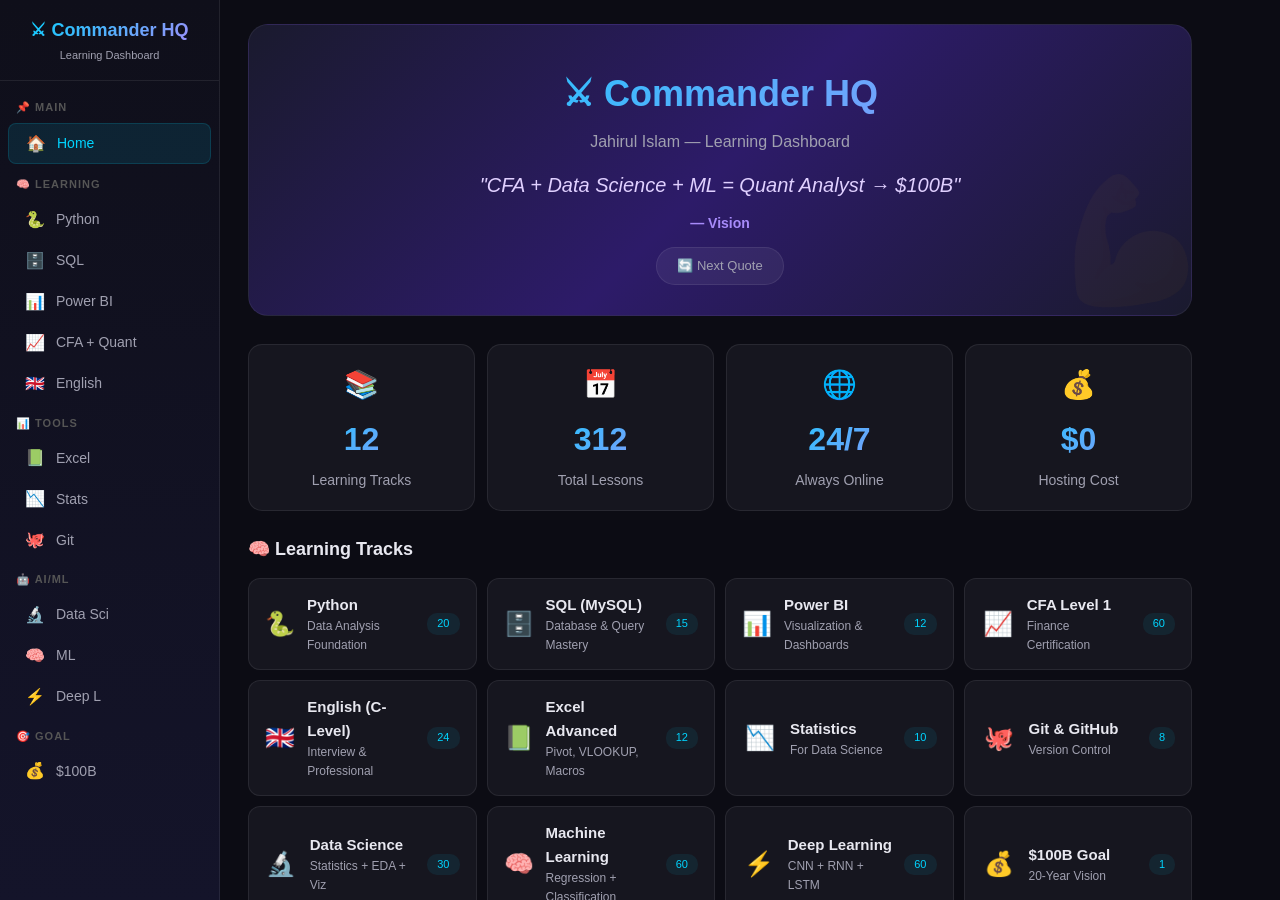
==== commit 798ebcee: "🏠 Add beautiful home page with motivational quotes + stats overview" ====
--- a/index.html
+++ b/index.html
@@ -1,10 +1,52 @@
 <!DOCTYPE html>
-<html lang="bn"><head><meta charset="UTF-8"><meta name="viewport" content="width=device-width,initial-scale=1.0"><title>📊 Commander HQ</title><link rel="stylesheet" href="tab-style.css"></head><body>
+<html lang="bn"><head><meta charset="UTF-8"><meta name="viewport" content="width=device-width,initial-scale=1.0"><title>⚔ Commander HQ</title><link rel="stylesheet" href="tab-style.css">
+<style>
+/* Home Page */
+#homeView{display:block}
+.home-hero{text-align:center;padding:40px 20px 30px;background:linear-gradient(135deg,#1a1a2e 0%,#2d1b69 50%,#1a1a2e 100%);border-radius:20px;border:1px solid rgba(255,255,255,0.06);margin-bottom:28px;position:relative;overflow:hidden}
+.home-hero::before{content:'💪';position:absolute;font-size:120px;opacity:0.04;right:-10px;bottom:-20px;transform:rotate(-10deg)}
+.home-hero h1{font-size:36px;font-weight:800;margin-bottom:6px;background:linear-gradient(135deg,#00d4ff,#a78bfa);-webkit-background-clip:text;-webkit-text-fill-color:transparent}
+.home-hero .sub{font-size:16px;color:var(--dim);margin-bottom:16px}
+.home-hero .quote{font-size:20px;font-style:italic;color:#e0d0ff;max-width:600px;margin:0 auto 12px;line-height:1.5}
+.home-hero .quote-author{font-size:14px;color:var(--purple);font-weight:600}
+.home-quote-btn{display:inline-block;margin-top:12px;padding:8px 20px;background:rgba(255,255,255,0.06);border:1px solid rgba(255,255,255,0.08);border-radius:20px;color:var(--dim);font-size:13px;cursor:pointer;transition:all 0.2s}
+.home-quote-btn:hover{background:rgba(255,255,255,0.1);color:var(--text)}
+/* Stats Row */
+.home-stats{display:grid;grid-template-columns:repeat(auto-fit,minmax(140px,1fr));gap:12px;margin-bottom:24px}
+.hs-card{background:var(--card);border:1px solid var(--border);border-radius:14px;padding:18px;text-align:center;transition:all 0.25s}
+.hs-card:hover{transform:translateY(-2px);border-color:rgba(0,212,255,0.15)}
+.hs-num{font-size:32px;font-weight:800;background:linear-gradient(135deg,var(--accent),var(--purple));-webkit-background-clip:text;-webkit-text-fill-color:transparent}
+.hs-label{font-size:14px;color:var(--dim);margin-top:4px}
+.hs-icon{font-size:28px;margin-bottom:6px}
+/* Quick Links Grid */
+.home-tracks{display:grid;grid-template-columns:repeat(auto-fill,minmax(200px,1fr));gap:10px;margin-bottom:28px}
+.ht-card{background:var(--card);border:1px solid var(--border);border-radius:12px;padding:14px 16px;text-decoration:none;color:var(--text);transition:all 0.2s;display:flex;align-items:center;gap:12px;cursor:pointer}
+.ht-card:hover{transform:translateY(-2px);box-shadow:0 8px 24px rgba(0,0,0,0.3);border-color:rgba(0,212,255,0.2)}
+.ht-icon{font-size:24px;width:36px;text-align:center}
+.ht-info h4{font-size:15px;font-weight:600}
+.ht-info p{font-size:12px;color:var(--dim)}
+.ht-badge{font-size:11px;padding:2px 10px;border-radius:10px;background:rgba(0,212,255,0.08);color:var(--accent);margin-left:auto}
+/* Daily Quote Rotation */
+.motivation-bar{background:var(--card);border:1px solid var(--border);border-radius:14px;padding:18px 24px;margin-bottom:24px;text-align:center}
+.motivation-bar .mq-text{font-size:17px;font-weight:500;font-style:italic;color:#f0e6ff;line-height:1.5}
+.motivation-bar .mq-author{font-size:13px;color:var(--purple);margin-top:6px;font-weight:600}
+/* Section Titles */
+.sec-title{font-size:18px;font-weight:700;margin-bottom:14px;display:flex;align-items:center;gap:8px}
+/* Footer */
+.home-footer{border-top:1px solid var(--border);padding:20px 0;text-align:center;font-size:13px;color:#555}
+.home-footer span{color:var(--accent)}
+@media(max-width:768px){
+  .home-hero{padding:24px 16px}.home-hero h1{font-size:26px}.home-hero .quote{font-size:17px}
+  .home-stats{grid-template-columns:repeat(2,1fr)}.home-tracks{grid-template-columns:1fr}
+}
+</style></head><body>
 
 <nav class="sidebar">
   <div class="sidebar-logo"><h2>⚔ Commander HQ</h2><div class="tag">Learning Dashboard</div></div>
+  <div class="nav-group">📌 Main</div>
+  <button class="tab-btn active" data-track="home" onclick="switchTab('home')"><span class="tab-icon">🏠</span><span>Home</span></button>
   <div class="nav-group">🧠 Learning</div>
-  <button class="tab-btn active" data-track="python" onclick="switchTab('python')"><span class="tab-icon">🐍</span><span>Python</span></button>
+  <button class="tab-btn" data-track="python" onclick="switchTab('python')"><span class="tab-icon">🐍</span><span>Python</span></button>
   <button class="tab-btn" data-track="sql" onclick="switchTab('sql')"><span class="tab-icon">🗄️</span><span>SQL</span></button>
   <button class="tab-btn" data-track="powerbi" onclick="switchTab('powerbi')"><span class="tab-icon">📊</span><span>Power BI</span></button>
   <button class="tab-btn" data-track="cfa" onclick="switchTab('cfa')"><span class="tab-icon">📈</span><span>CFA + Quant</span></button>
@@ -13,55 +55,129 @@
   <button class="tab-btn" data-track="excel" onclick="switchTab('excel')"><span class="tab-icon">📗</span><span>Excel</span></button>
   <button class="tab-btn" data-track="stats" onclick="switchTab('stats')"><span class="tab-icon">📉</span><span>Stats</span></button>
   <button class="tab-btn" data-track="git" onclick="switchTab('git')"><span class="tab-icon">🐙</span><span>Git</span></button>
-  <div class="nav-group">🤖 Data Science</div>
-  <button class="tab-btn" data-track="ds" onclick="switchTab('ds')"><span class="tab-icon">🔬</span><span>Data Science</span></button>
+  <div class="nav-group">🤖 AI/ML</div>
+  <button class="tab-btn" data-track="ds" onclick="switchTab('ds')"><span class="tab-icon">🔬</span><span>Data Sci</span></button>
   <button class="tab-btn" data-track="ml" onclick="switchTab('ml')"><span class="tab-icon">🧠</span><span>ML</span></button>
-  <button class="tab-btn" data-track="dl" onclick="switchTab('dl')"><span class="tab-icon">⚡</span><span>Deep Learning</span></button>
+  <button class="tab-btn" data-track="dl" onclick="switchTab('dl')"><span class="tab-icon">⚡</span><span>Deep L</span></button>
   <div class="nav-group">🎯 Goal</div>
   <button class="tab-btn" data-track="wealth" onclick="switchTab('wealth')"><span class="tab-icon">💰</span><span>$100B</span></button>
 </nav>
 
 <div class="main">
-  <div class="top-bar">
-    <h1>📊 <span>Commander's HQ</span></h1>
-    <div style="font-size:13px;color:var(--dim);background:var(--card);padding:6px 14px;border-radius:16px;border:1px solid var(--border)">321 Lessons</div>
-  </div>
-  <div id="tabContent"></div>
+  <div id="mainContent"></div>
 </div>
 
 <script>
 // ===== TRACKS DATA =====
 var T={
-python:{i:'🐍',c:'#3776ab',n:'Python',b:'Python/',f:{1:'week01_basics/day01_variables_easy.md',2:'week01_basics/day02_conditions_easy.md',3:'week01_basics/day03_loops_easy.md',4:'week01_basics/day04_lists_dicts.py',5:'week01_basics/day05_functions.py',6:'week01_basics/day06_strings.py',7:'week01_basics/day07_fileio.py',8:'week01_basics/day08_errors.py',9:'week01_basics/day09_numpy.py',10:'week01_basics/day10_pandas_series.py',11:'week01_basics/day11_pandas_dataframe.py',12:'week01_basics/day12_data_cleaning.py',13:'week01_basics/day13_matplotlib.py',14:'week01_basics/day14_aggregation.py',15:'week01_basics/day15_mini_project.py',16:'week01_basics/day16_apis_json.py',17:'week01_basics/day17_web_scraping.py',18:'week01_basics/day18_portfolio_project.py',19:'week01_basics/day19_portfolio_polish.py',20:'week01_basics/day20_capstone.py'},l:['Variables & Types','Conditions','Loops','Lists & Dicts','Functions','Strings','File I/O','Error Handling','NumPy','Pandas Series','DataFrame','Data Cleaning','Matplotlib','Aggregation','Mini Project','APIs & JSON','Web Scraping','Portfolio Project','Portfolio Polish','Capstone'],d:'20 days'},
-sql:{i:'🗄️',c:'#00758f',n:'SQL (MySQL)',b:'SQL/',f:{1:'day01_mysql_setup.sql',2:'day02_mysql_crud.sql',3:'day03_mysql_filtering.sql',4:'day04_mysql_grouping.sql',5:'day05_mysql_joins.sql',6:'day06_mysql_subqueries.sql',7:'day07_mysql_window.sql',8:'day08_mysql_ctes.sql',9:'day09_mysql_constraints.sql',10:'day10_mysql_alter_drop.sql',11:'day11_mysql_views_indexes.sql',12:'day12_mysql_procedures.sql',13:'day13_mysql_normalization.sql',14:'day14_mysql_portfolio.sql',15:'day15_mysql_backup.sql'},l:['Setup & DB','CRUD','WHERE, LIKE, IN','GROUP BY & HAVING','JOINs','Subqueries','Window Functions','CTEs','Constraints & Keys','ALTER/CREATE/DROP','Views & Indexes','Stored Procedures','DB Normalization','Portfolio Project','Backup & GitHub'],d:'15 days'},
-powerbi:{i:'📊',c:'#f2c811',n:'Power BI',b:'PowerBI/',f:{1:'day01_easy.md',2:'day02_easy.md',3:'day03_data_import.md',4:'day04_dax_basics.md',5:'day05_relationships.md',6:'day06_filters_slicers.md',7:'day07_time_intelligence.md',8:'day08_custom_visuals.md',9:'day09_bookmarks.md',10:'day10_powerbi_service.md',11:'day11_mini_project.md',12:'day12_portfolio_project.md'},l:['Setup & Interface','Basic Charts','Data Import','DAX Basics','Relationships','Filters & Slicers','Time Intelligence','Custom Visuals','Bookmarks','Power BI Service','Mini Project','Portfolio Dashboard'],d:'12 days'},
-cfa:{i:'📈',c:'#9747ff',n:'CFA Level 1',b:'CFA/level1/',f:{1:'day02_standards1.md',2:'day03_standards2.md',3:'day04_standards3.md',4:'day05_gips.md',5:'day06_ethics_practice.md',6:'day07_ethics_mock.md',7:'day08_tvm.md',8:'day09_dcf.md',9:'day10_statistics.md',10:'day11_distributions.md',11:'day12_sampling.md',12:'day13_quant_practice.md',13:'day14_micro.md',14:'day15_market_structures.md',15:'day16_macro_gdp.md',16:'day17_monetary.md',17:'day18_trade_fx.md',18:'day19_econ_practice.md',19:'day20_income_statements.md',20:'day21_balance_sheets.md',21:'day22_cash_flow.md',22:'day23_ratios.md',23:'day24_inventory.md',24:'day25_fsa_practice.md',25:'day26_governance.md',26:'day27_cap_budgeting.md',27:'day28_cost_of_capital.md',28:'day29_working_capital.md',29:'day30_corporate_practice.md',30:'day31_market_structure.md',31:'day32_indices.md',32:'day33_efficiency.md',33:'day34_ddm.md',34:'day35_fcf_models.md',35:'day36_equity_practice.md',36:'day37_fi_features.md',37:'day38_fi_risk.md',38:'day39_fi_valuation.md',39:'day40_term_structure.md',40:'day41_fi_practice.md',41:'day42_forwards_futures.md',42:'day43_options_swaps.md',43:'day44_derivatives_practice.md',44:'day45_pe_hf.md',45:'day46_commodities.md',46:'day47_ai_practice.md',47:'day48_mpt.md',48:'day49_capm.md',49:'day50_eff_frontier.md',50:'day51_risk_mgmt.md',51:'day52_portfolio_practice.md',52:'day53_correlation_regression.md',53:'day54_time_series.md',54:'day55_quant_practice.md',55:'day56_currency_exchange.md',56:'day57_growth.md',57:'day58_regulation.md',58:'day59_mock1.md',59:'day60_mock2.md',60:'INDEX.md'},l:['Ethics: Code','Standards I-II','Standards III-IV','Standards V-VII','GIPS','Ethics Practice','Ethics Mock','Quant: TVM','Quant: DCF','Quant: Stats','Distributions','Sampling','Quant Practice','Econ: Micro','Market Structures','Macro/GDP','Monetary Policy','Trade & FX','Econ Practice','FSA: Income Stmt','FSA: Balance Sheet','FSA: Cash Flow','FSA: Ratios','FSA: Inventory','FSA Practice','Corporate: Gov','Cap Budgeting','Cost of Capital','Working Capital','Corporate Practice','Equity: Market','Indices','Efficiency','DDM','FCF Models','Equity Practice','FI: Features','FI: Risk','FI: Valuation','Term Structure','FI Practice','Forwards/Futures','Options/Swaps','Derivatives Practice','PE & Hedge Funds','Commodities','Alts Practice','MPT','CAPM','Eff Frontier','Risk Management','Portfolio Practice','Correlation/Reg','Time Series','Quant Practice','Currency Exchange','Growth','Regulation','Mock Exam 1','Mock Exam 2','Full Review'],d:'60 days'},
-english:{i:'🇬🇧',c:'#22d3ee',n:'English (C-Level)',b:'English/',f:{1:'day01_easy.md',2:'day02_easy.md',3:'day03_easy.md',4:'day04_easy.md',5:'day05_easy.md',6:'day06_easy.md',7:'day07_easy.md',8:'day08_easy.md',9:'day09_easy.md',10:'day10_easy.md',11:'day11_easy.md',12:'day12_easy.md',13:'day13_adv.md',14:'day14_adv.md',15:'day15_adv.md',16:'day16_adv.md',17:'day17_adv.md',18:'day18_adv.md',19:'day19_adv.md',20:'day20_adv.md',21:'day21_adv.md',22:'day22_adv.md',23:'day23_adv.md',24:'day24_adv.md'},l:['Greetings & Intro','Background','Simple Q&A','Describing Skills','Experience','Week 1 Review','Interview Qs','STAR Method','Tech Vocab','Behavioral Qs','Ask Questions','Mock Interview','Emails & Reports','Meetings','Presentations','Negotiation','Networking','Week 3 Review','C-Level Speech','Complex Scenarios','Elevator Pitch','Panel Interview','Full Mock','Final Review'],d:'24 days'},
-excel:{i:'📗',c:'#217346',n:'Excel Advanced',b:'Excel/',f:{1:'day01_pivot_intro.md',2:'day02_pivot_advanced.md',3:'day03_vlookup_index_match.md',4:'day04_xlookup_nested_lookup.md',5:'day05_conditional_formatting_data_validation.md',6:'day06_charts_sparklines.md',7:'day07_whatif_analysis.md',8:'day08_power_query_basics.md',9:'day09_advanced_formulas.md',10:'day10_macros_vba.md',11:'day11_dashboard_design.md',12:'day12_dashboard_project.md'},l:['Pivot Tables Intro','Pivot Advanced','VLOOKUP & INDEX','XLOOKUP','Conditional Format','Charts & Sparklines','What-If Analysis','Power Query','Advanced Formulas','Macros & VBA','Dashboard Design','Portfolio Dashboard'],d:'12 days'},
-stats:{i:'📉',c:'#8b5cf6',n:'Statistics',b:'Statistics/',f:{1:'day01_descriptive.md',2:'day02_variance_std.md',3:'day03_probability.md',4:'day04_normal_distribution.md',5:'day05_sampling_ci.md',6:'day06_hypothesis_testing.md',7:'day07_correlation.md',8:'day08_regression.md',9:'day09_anova.md',10:'day10_portfolio_stats.md'},l:['Descriptive Stats','Variance & Std Dev','Probability','Normal Distribution','Sampling & CI','Hypothesis Testing','Correlation','Regression','ANOVA','Portfolio Project'],d:'10 days'},
-git:{i:'🐙',c:'#f05032',n:'Git & GitHub',b:'Git/',f:{1:'day01_intro.md',2:'day02_basic_commands.md',3:'day03_branching_merging.md',4:'day04_remote_github.md',5:'day05_pull_requests.md',6:'day06_gitignore_branching.md',7:'day07_collaboration_workflow.md',8:'day08_portfolio.md'},l:['Git Intro & Setup','Basic Commands','Branching & Merging','Remote & GitHub','Pull Requests','.gitignore & Strategy','Collaboration Workflow','Portfolio Project'],d:'8 days'},
-ds:{i:'🔬',c:'#0d6efd',n:'Data Science',b:'DataScience/',f:{1:'day01_ds_overview.md',2:'day02_python_for_ds.md',3:'day03_numpy_deep_dive.md',4:'day04_pandas_mastery1.md',5:'day05_pandas_mastery2.md',6:'day06_data_cleaning.md',7:'day07_eda.md',8:'day08_visualization.md',9:'day09_feature_engineering.md',10:'day10_project_cleaning_eda.md',11:'day11_probability.md',12:'day12_feature_engineering.md',13:'day13_sampling.md',14:'day14_hypothesis_testing.md',15:'day15_project_sampling_testing.md',16:'day16_linear_regression.md',17:'day17_multiple_regression.md',18:'day18_evaluation_metrics.md',19:'day19_logistic_regression.md',20:'day20_decision_trees.md',21:'day21_confusion_matrix.md',22:'day22_classification_metrics.md',23:'day23_kmeans.md',24:'day24_pca.md',25:'day25_time_series.md',26:'day26_project_regression.md',27:'day27_project_classification.md',28:'day28_project_clustering.md',29:'day29_capstone_part1.md',30:'day30_capstone_part2.md'},l:['DS Overview','Python for DS','NumPy Deep Dive','Pandas 1','Pandas 2','Data Cleaning','EDA','Visualization','Feature Engineering','Project: EDA','Probability','Feature Eng 2','Sampling','Hypothesis Testing','Project: Sampling','Linear Regression','Multiple Regression','Eval Metrics','Logistic Regression','Decision Trees','Confusion Matrix','Classification Metrics','K-Means','PCA','Time Series','Project: Regression','Project: Classify','Project: Cluster','Capstone Part 1','Capstone Part 2'],d:'30 days'},
-ml:{i:'🧠',c:'#6f42c1',n:'Machine Learning',b:'MachineLearning/',f:{1:'day01_ml_overview.md',2:'day02_supervised_unsupervised.md',3:'day03_python_ml_stack_scikit.md',4:'day04_data_preprocessing.md',5:'day05_train_test_split.md',6:'day06_linear_regression.md',7:'day07_multiple_regression.md',8:'day08_polynomial_regression.md',9:'day09_regularization_ridge_lasso.md',10:'day10_evaluation_metrics.md',11:'day11_logistic_regression.md',12:'day12_decision_trees.md',13:'day13_random_forest.md',14:'day14_gradient_boosting.md',15:'day15_xgboost.md',16:'day16_svm.md',17:'day17_knn.md',18:'day18_naive_bayes.md',19:'day19_ensemble_methods.md',20:'day20_model_evaluation_cv_grid.md',21:'day21_kmeans.md',22:'day22_hierarchical_clustering.md',23:'day23_dbscan.md',24:'day24_pca.md',25:'day25_tsne.md',26:'day26_feature_engineering.md',27:'day27_feature_selection.md',28:'day28_hyperparameter_tuning.md',29:'day29_pipeline.md',30:'day30_imbalanced_data.md',31:'day31_time_series_forecasting.md',32:'day32_arima.md',33:'day33_prophet.md',34:'day34_lstm_basics.md',35:'day35_stock_prediction.md',36:'day36_recommender_systems.md',37:'day37_anomaly_detection.md',38:'day38_nlp_basics.md',39:'day39_sentiment_analysis.md',40:'day40_text_classification.md',41:'day41_model_deployment.md',42:'day42_model_serialization.md',43:'day43_docker_intro.md',44:'day44_mlflow_intro.md',45:'day45_model_monitoring.md',46:'day46_ab_testing.md',47:'day47_experiment_design.md',48:'day48_causality.md',49:'day49_fairness_ml.md',50:'day50_ethics_ml.md',51:'day51_stacking_blending.md',52:'day52_feature_importance.md',53:'day53_shap_values.md',54:'day54_partial_dependence.md',55:'day55_model_interpretability.md',56:'day56_capstone_data_prep.md',57:'day57_capstone_feature_eng.md',58:'day58_capstone_model_building.md',59:'day59_capstone_evaluation.md',60:'day60_capstone_deploy.md'},l:['ML Overview','Sup vs Unsup','Python ML Stack','Preprocessing','Train/Test Split','Linear Regression','Multiple Regression','Polynomial Reg','Ridge/Lasso','Eval Metrics','Logistic Regression','Decision Trees','Random Forest','Gradient Boost','XGBoost','SVM','KNN','Naive Bayes','Ensemble','CV & Grid Search','K-Means','Hierarchical','DBSCAN','PCA','t-SNE','Feature Eng','Feature Sel','Hyperparam Tune','Pipeline','Imbalanced Data','Time Series','ARIMA','Prophet','LSTM','Stock Predict','Recommender','Anomaly Detection','NLP Basics','Sentiment','Text Classify','Deployment','Serialization','Docker','MLflow','Monitoring','A/B Testing','Experiment','Causality','Fairness','Ethics','Stacking/Blend','Feature Import','SHAP','Partial Dep','Interpret','Capstone: Prep','Capstone: Features','Capstone: Model','Capstone: Eval','Capstone: Deploy'],d:'60 days'},
-dl:{i:'⚡',c:'#dc3545',n:'Deep Learning',b:'DeepLearning/',f:{1:'day01_dl_overview.md',2:'day02_neural_networks_basics.md',3:'day03_perceptron.md',4:'day04_activation_functions.md',5:'day05_backpropagation.md',6:'day06_tensorflow_pytorch_intro.md',7:'day07_building_first_nn.md',8:'day08_loss_functions_optimizers.md',9:'day09_loss_functions_optimizers_deep.md',10:'day10_training_loop_evaluation.md',11:'day11_ann_deep_dive.md',12:'day12_hyperparameter_tuning.md',13:'day13_regularization.md',14:'day14_early_stopping_callbacks.md',15:'day15_project_ann_stock_prediction.md',16:'day16_cnn_basics.md',17:'day17_convolution_pooling.md',18:'day18_image_classification.md',19:'day19_transfer_learning.md',20:'day20_finetuning_practical_cnn.md',21:'day21_rnn_basics.md',22:'day22_lstm.md',23:'day23_gru.md',24:'day24_time_series_lstm.md',25:'day25_stock_prediction_lstm.md',26:'day26_sequence_models.md',27:'day27_bidirectional_rnn.md',28:'day28_attention_mechanism.md',29:'day29_encoder_decoder.md',30:'day30_seq2seq.md',31:'day31_autoencoders.md',32:'day32_denoising_autoencoder.md',33:'day33_variational_autoencoder.md',34:'day34_dimensionality_reduction_ae.md',35:'day35_anomaly_detection_ae.md',36:'day36_gans_intro.md',37:'day37_dcgan.md',38:'day38_conditional_gan.md',39:'day39_synthetic_data_generation.md',40:'day40_gan_evaluation.md',41:'day41_transfer_learning.md',42:'day42_bert_intro.md',43:'day43_transformers.md',44:'day44_finetuning_transformers.md',45:'day45_nlp_transformers.md',46:'day46_rl_intro.md',47:'day47_q_learning.md',48:'day48_dqn.md',49:'day49_policy_gradients.md',50:'day50_rl_trading.md',51:'day51_resnet.md',52:'day52_inception.md',53:'day53_efficientnet.md',54:'day54_model_pruning.md',55:'day55_quantization.md',56:'day56_capstone_data_prep.md',57:'day57_capstone_lstm.md',58:'day58_capstone_evaluation.md',59:'day59_capstone_portfolio.md',60:'day60_capstone_summary.md'},l:['DL Overview','NN Basics','Perceptron','Activation Fn','Backprop','TF/PyTorch','First NN','Loss & Opt','Optimizers Deep','Training Loop','ANN Deep Dive','Hyperparam Tune','Regularization','Early Stop','ANN Stock','CNN Basics','Conv & Pool','Image Classify','Transfer Learn','CNN Finetune','RNN Basics','LSTM','GRU','Time Series LSTM','Stock LSTM','Sequence Models','Bidirectional','Attention','Encoder-Decoder','Seq2Seq','Autoencoders','Denoising AE','VAE','Dim Reduct AE','Anomaly AE','GANs','DCGAN','Conditional GAN','Synthetic Data','GAN Eval','Transfer Learn2','BERT','Transformers','Finetune Trans','NLP Trans','RL Intro','Q-Learning','DQN','Policy Grad','RL Trading','ResNet','Inception','EfficientNet','Pruning','Quantization','Cap: Data Prep','Cap: LSTM','Cap: Eval','Cap: Portfolio','Cap: Summary'],d:'60 days'},
-wealth:{i:'💰',c:'#f59e0b',n:'$100B Goal',b:'Wealth/',f:{1:'100B_MASTER_PLAN.md'},l:['Master Plan Overview'],d:'1 overview'}
+python:{i:'🐍',c:'#3776ab',n:'Python',s:'Data Analysis Foundation',g:'20 days',b:'Python/',f:{1:'week01_basics/day01_variables_easy.md',2:'week01_basics/day02_conditions_easy.md',3:'week01_basics/day03_loops_easy.md',4:'week01_basics/day04_lists_dicts.py',5:'week01_basics/day05_functions.py',6:'week01_basics/day06_strings.py',7:'week01_basics/day07_fileio.py',8:'week01_basics/day08_errors.py',9:'week01_basics/day09_numpy.py',10:'week01_basics/day10_pandas_series.py',11:'week01_basics/day11_pandas_dataframe.py',12:'week01_basics/day12_data_cleaning.py',13:'week01_basics/day13_matplotlib.py',14:'week01_basics/day14_aggregation.py',15:'week01_basics/day15_mini_project.py',16:'week01_basics/day16_apis_json.py',17:'week01_basics/day17_web_scraping.py',18:'week01_basics/day18_portfolio_project.py',19:'week01_basics/day19_portfolio_polish.py',20:'week01_basics/day20_capstone.py'},l:['Variables & Types','Conditions','Loops','Lists & Dicts','Functions','Strings','File I/O','Error Handling','NumPy','Pandas Series','DataFrame','Data Cleaning','Matplotlib','Aggregation','Mini Project','APIs & JSON','Web Scraping','Portfolio Project','Portfolio Polish','Capstone']},
+sql:{i:'🗄️',c:'#00758f',n:'SQL (MySQL)',s:'Database & Query Mastery',g:'15 days',b:'SQL/',f:{1:'day01_mysql_setup.sql',2:'day02_mysql_crud.sql',3:'day03_mysql_filtering.sql',4:'day04_mysql_grouping.sql',5:'day05_mysql_joins.sql',6:'day06_mysql_subqueries.sql',7:'day07_mysql_window.sql',8:'day08_mysql_ctes.sql',9:'day09_mysql_constraints.sql',10:'day10_mysql_alter_drop.sql',11:'day11_mysql_views_indexes.sql',12:'day12_mysql_procedures.sql',13:'day13_mysql_normalization.sql',14:'day14_mysql_portfolio.sql',15:'day15_mysql_backup.sql'},l:['Setup & DB','CRUD','WHERE, LIKE, IN','GROUP BY & HAVING','JOINs','Subqueries','Window Functions','CTEs','Constraints','ALTER/DROP','Views & Indexes','Procedures','Normalization','Portfolio','Backup']},
+powerbi:{i:'📊',c:'#f2c811',n:'Power BI',s:'Visualization & Dashboards',g:'12 days',b:'PowerBI/',f:{1:'day01_easy.md',2:'day02_easy.md',3:'day03_data_import.md',4:'day04_dax_basics.md',5:'day05_relationships.md',6:'day06_filters_slicers.md',7:'day07_time_intelligence.md',8:'day08_custom_visuals.md',9:'day09_bookmarks.md',10:'day10_powerbi_service.md',11:'day11_mini_project.md',12:'day12_portfolio_project.md'},l:['Setup','Basic Charts','Data Import','DAX Basics','Relationships','Filters','Time Intel','Custom Visuals','Bookmarks','Service','Mini Project','Portfolio']},
+cfa:{i:'📈',c:'#9747ff',n:'CFA Level 1',s:'Finance Certification',g:'60 days',b:'CFA/level1/',f:{1:'day02_standards1.md',2:'day03_standards2.md',3:'day04_standards3.md',4:'day05_gips.md',5:'day06_ethics_practice.md',6:'day07_ethics_mock.md',7:'day08_tvm.md',8:'day09_dcf.md',9:'day10_statistics.md',10:'day11_distributions.md',11:'day12_sampling.md',12:'day13_quant_practice.md',13:'day14_micro.md',14:'day15_market_structures.md',15:'day16_macro_gdp.md',16:'day17_monetary.md',17:'day18_trade_fx.md',18:'day19_econ_practice.md',19:'day20_income_statements.md',20:'day21_balance_sheets.md',21:'day22_cash_flow.md',22:'day23_ratios.md',23:'day24_inventory.md',24:'day25_fsa_practice.md',25:'day26_governance.md',26:'day27_cap_budgeting.md',27:'day28_cost_of_capital.md',28:'day29_working_capital.md',29:'day30_corporate_practice.md',30:'day31_market_structure.md',31:'day32_indices.md',32:'day33_efficiency.md',33:'day34_ddm.md',34:'day35_fcf_models.md',35:'day36_equity_practice.md',36:'day37_fi_features.md',37:'day38_fi_risk.md',38:'day39_fi_valuation.md',39:'day40_term_structure.md',40:'day41_fi_practice.md',41:'day42_forwards_futures.md',42:'day43_options_swaps.md',43:'day44_derivatives_practice.md',44:'day45_pe_hf.md',45:'day46_commodities.md',46:'day47_ai_practice.md',47:'day48_mpt.md',48:'day49_capm.md',49:'day50_eff_frontier.md',50:'day51_risk_mgmt.md',51:'day52_portfolio_practice.md',52:'day53_correlation_regression.md',53:'day54_time_series.md',54:'day55_quant_practice.md',55:'day56_currency_exchange.md',56:'day57_growth.md',57:'day58_regulation.md',58:'day59_mock1.md',59:'day60_mock2.md',60:'INDEX.md'},l:['Ethics: Code','Standards I-II','Standards III-IV','Standards V-VII','GIPS','Ethics Practice','Ethics Mock','TVM','DCF','Statistics','Distributions','Sampling','Quant Practice','Micro','Market Structures','Macro/GDP','Monetary','Trade & FX','Econ Practice','FSA: Income','FSA: Balance','FSA: Cash Flow','FSA: Ratios','FSA: Inventory','FSA Practice','Governance','Cap Budget','Cost of Capital','Working Capital','Corporate Prac','Equity: Market','Indices','Efficiency','DDM','FCF Models','Equity Prac','FI: Features','FI: Risk','FI: Valuation','Term Structure','FI Practice','Forwards/Futures','Options/Swaps','Deriv Prac','PE & HF','Commodities','Alts Prac','MPT','CAPM','Eff Frontier','Risk Mgmt','Portfolio Prac','Correlation','Time Series','Quant Prac','FX Rates','Growth','Regulation','Mock 1','Mock 2','Review']},
+english:{i:'🇬🇧',c:'#22d3ee',n:'English (C-Level)',s:'Interview & Professional',g:'24 days',b:'English/',f:{1:'day01_easy.md',2:'day02_easy.md',3:'day03_easy.md',4:'day04_easy.md',5:'day05_easy.md',6:'day06_easy.md',7:'day07_easy.md',8:'day08_easy.md',9:'day09_easy.md',10:'day10_easy.md',11:'day11_easy.md',12:'day12_easy.md',13:'day13_adv.md',14:'day14_adv.md',15:'day15_adv.md',16:'day16_adv.md',17:'day17_adv.md',18:'day18_adv.md',19:'day19_adv.md',20:'day20_adv.md',21:'day21_adv.md',22:'day22_adv.md',23:'day23_adv.md',24:'day24_adv.md'},l:['Greetings','Background','Simple Q&A','Skills','Experience','Review','Interview Qs','STAR','Tech Vocab','Behavioral','Ask Questions','Mock','Emails','Meetings','Present','Negotiate','Network','Review','C-Level','Scenarios','Pitch','Panel','Full Mock','Final']},
+excel:{i:'📗',c:'#217346',n:'Excel Advanced',s:'Pivot, VLOOKUP, Macros',g:'12 days',b:'Excel/',f:{1:'day01_pivot_intro.md',2:'day02_pivot_advanced.md',3:'day03_vlookup_index_match.md',4:'day04_xlookup_nested_lookup.md',5:'day05_conditional_formatting_data_validation.md',6:'day06_charts_sparklines.md',7:'day07_whatif_analysis.md',8:'day08_power_query_basics.md',9:'day09_advanced_formulas.md',10:'day10_macros_vba.md',11:'day11_dashboard_design.md',12:'day12_dashboard_project.md'},l:['Pivot Intro','Pivot Adv','VLOOKUP','XLOOKUP','Conditional','Charts','What-If','Power Query','Formulas','Macros & VBA','Dashboard','Project']},
+stats:{i:'📉',c:'#8b5cf6',n:'Statistics',s:'For Data Science',g:'10 days',b:'Statistics/',f:{1:'day01_descriptive.md',2:'day02_variance_std.md',3:'day03_probability.md',4:'day04_normal_distribution.md',5:'day05_sampling_ci.md',6:'day06_hypothesis_testing.md',7:'day07_correlation.md',8:'day08_regression.md',9:'day09_anova.md',10:'day10_portfolio_stats.md'},l:['Descriptive','Variance','Probability','Normal Dist','Sampling & CI','Hypothesis','Correlation','Regression','ANOVA','Portfolio']},
+git:{i:'🐙',c:'#f05032',n:'Git & GitHub',s:'Version Control',g:'8 days',b:'Git/',f:{1:'day01_intro.md',2:'day02_basic_commands.md',3:'day03_branching_merging.md',4:'day04_remote_github.md',5:'day05_pull_requests.md',6:'day06_gitignore_branching.md',7:'day07_collaboration_workflow.md',8:'day08_portfolio.md'},l:['Intro','Commands','Branching','Remote','PRs','.gitignore','Collaborate','Portfolio']},
+ds:{i:'🔬',c:'#0d6efd',n:'Data Science',s:'Statistics + EDA + Viz',g:'30 days',b:'DataScience/',f:{1:'day01_ds_overview.md',2:'day02_python_for_ds.md',3:'day03_numpy_deep_dive.md',4:'day04_pandas_mastery1.md',5:'day05_pandas_mastery2.md',6:'day06_data_cleaning.md',7:'day07_eda.md',8:'day08_visualization.md',9:'day09_feature_engineering.md',10:'day10_project_cleaning_eda.md',11:'day11_probability.md',12:'day12_feature_engineering.md',13:'day13_sampling.md',14:'day14_hypothesis_testing.md',15:'day15_project_sampling_testing.md',16:'day16_linear_regression.md',17:'day17_multiple_regression.md',18:'day18_evaluation_metrics.md',19:'day19_logistic_regression.md',20:'day20_decision_trees.md',21:'day21_confusion_matrix.md',22:'day22_classification_metrics.md',23:'day23_kmeans.md',24:'day24_pca.md',25:'day25_time_series.md',26:'day26_project_regression.md',27:'day27_project_classification.md',28:'day28_project_clustering.md',29:'day29_capstone_part1.md',30:'day30_capstone_part2.md'},l:['Overview','Python for DS','NumPy','Pandas 1','Pandas 2','Cleaning','EDA','Viz','Feature Eng','Project: EDA','Probability','Feature Eng2','Sampling','Hypothesis','Project: Sample','Linear Reg','Multiple Reg','Metrics','Logistic','Trees','Confusion','Classify Metrics','K-Means','PCA','Time Series','Project: Reg','Project: Class','Project: Cluster','Capstone 1','Capstone 2']},
+ml:{i:'🧠',c:'#6f42c1',n:'Machine Learning',s:'Regression + Classification',g:'60 days',b:'MachineLearning/',f:{1:'day01_ml_overview.md',2:'day02_supervised_unsupervised.md',3:'day03_python_ml_stack_scikit.md',4:'day04_data_preprocessing.md',5:'day05_train_test_split.md',6:'day06_linear_regression.md',7:'day07_multiple_regression.md',8:'day08_polynomial_regression.md',9:'day09_regularization_ridge_lasso.md',10:'day10_evaluation_metrics.md',11:'day11_logistic_regression.md',12:'day12_decision_trees.md',13:'day13_random_forest.md',14:'day14_gradient_boosting.md',15:'day15_xgboost.md',16:'day16_svm.md',17:'day17_knn.md',18:'day18_naive_bayes.md',19:'day19_ensemble_methods.md',20:'day20_model_evaluation_cv_grid.md',21:'day21_kmeans.md',22:'day22_hierarchical_clustering.md',23:'day23_dbscan.md',24:'day24_pca.md',25:'day25_tsne.md',26:'day26_feature_engineering.md',27:'day27_feature_selection.md',28:'day28_hyperparameter_tuning.md',29:'day29_pipeline.md',30:'day30_imbalanced_data.md',31:'day31_time_series_forecasting.md',32:'day32_arima.md',33:'day33_prophet.md',34:'day34_lstm_basics.md',35:'day35_stock_prediction.md',36:'day36_recommender_systems.md',37:'day37_anomaly_detection.md',38:'day38_nlp_basics.md',39:'day39_sentiment_analysis.md',40:'day40_text_classification.md',41:'day41_model_deployment.md',42:'day42_model_serialization.md',43:'day43_docker_intro.md',44:'day44_mlflow_intro.md',45:'day45_model_monitoring.md',46:'day46_ab_testing.md',47:'day47_experiment_design.md',48:'day48_causality.md',49:'day49_fairness_ml.md',50:'day50_ethics_ml.md',51:'day51_stacking_blending.md',52:'day52_feature_importance.md',53:'day53_shap_values.md',54:'day54_partial_dependence.md',55:'day55_model_interpretability.md',56:'day56_capstone_data_prep.md',57:'day57_capstone_feature_eng.md',58:'day58_capstone_model_building.md',59:'day59_capstone_evaluation.md',60:'day60_capstone_deploy.md'},l:['Overview','Sup vs Unsup','ML Stack','Preprocess','Train/Test','Linear Reg','Multiple Reg','Polynomial','Ridge/Lasso','Eval Metrics','Logistic','Trees','Random Forest','GBoost','XGBoost','SVM','KNN','Naive Bayes','Ensemble','CV & Grid','K-Means','Hierarchical','DBSCAN','PCA','t-SNE','Feature Eng','Feature Sel','Hyperparam','Pipeline','Imbalanced','Time Series','ARIMA','Prophet','LSTM','Stock Predict','Recommender','Anomaly','NLP','Sentiment','Text Class','Deploy','Serialize','Docker','MLflow','Monitor','A/B Test','Experiment','Causality','Fairness','Ethics','Stacking','Feat Import','SHAP','Partial Dep','Interpret','Cap: Prep','Cap: Feat','Cap: Model','Cap: Eval','Cap: Deploy']},
+dl:{i:'⚡',c:'#dc3545',n:'Deep Learning',s:'CNN + RNN + LSTM',g:'60 days',b:'DeepLearning/',f:{1:'day01_dl_overview.md',2:'day02_neural_networks_basics.md',3:'day03_perceptron.md',4:'day04_activation_functions.md',5:'day05_backpropagation.md',6:'day06_tensorflow_pytorch_intro.md',7:'day07_building_first_nn.md',8:'day08_loss_functions_optimizers.md',9:'day09_loss_functions_optimizers_deep.md',10:'day10_training_loop_evaluation.md',11:'day11_ann_deep_dive.md',12:'day12_hyperparameter_tuning.md',13:'day13_regularization.md',14:'day14_early_stopping_callbacks.md',15:'day15_project_ann_stock_prediction.md',16:'day16_cnn_basics.md',17:'day17_convolution_pooling.md',18:'day18_image_classification.md',19:'day19_transfer_learning.md',20:'day20_finetuning_practical_cnn.md',21:'day21_rnn_basics.md',22:'day22_lstm.md',23:'day23_gru.md',24:'day24_time_series_lstm.md',25:'day25_stock_prediction_lstm.md',26:'day26_sequence_models.md',27:'day27_bidirectional_rnn.md',28:'day28_attention_mechanism.md',29:'day29_encoder_decoder.md',30:'day30_seq2seq.md',31:'day31_autoencoders.md',32:'day32_denoising_autoencoder.md',33:'day33_variational_autoencoder.md',34:'day34_dimensionality_reduction_ae.md',35:'day35_anomaly_detection_ae.md',36:'day36_gans_intro.md',37:'day37_dcgan.md',38:'day38_conditional_gan.md',39:'day39_synthetic_data_generation.md',40:'day40_gan_evaluation.md',41:'day41_transfer_learning.md',42:'day42_bert_intro.md',43:'day43_transformers.md',44:'day44_finetuning_transformers.md',45:'day45_nlp_transformers.md',46:'day46_rl_intro.md',47:'day47_q_learning.md',48:'day48_dqn.md',49:'day49_policy_gradients.md',50:'day50_rl_trading.md',51:'day51_resnet.md',52:'day52_inception.md',53:'day53_efficientnet.md',54:'day54_model_pruning.md',55:'day55_quantization.md',56:'day56_capstone_data_prep.md',57:'day57_capstone_lstm.md',58:'day58_capstone_evaluation.md',59:'day59_capstone_portfolio.md',60:'day60_capstone_summary.md'},l:['Overview','NN Basics','Perceptron','Activation','Backprop','TF/PyTorch','First NN','Loss & Opt','Opt Deep','Training','ANN Deep','Hyperparam','Regulariize','Early Stop','ANN Stock','CNN Basic','Conv/Pool','Image Class','Transfer','CNN Tune','RNN','LSTM','GRU','TS LSTM','Stock LSTM','Seq Models','Bi-RNN','Attention','Enc-Dec','Seq2Seq','Autoenc','Denoise','VAE','Dim Red','Anomaly','GANs','DCGAN','Cond GAN','Synth Data','GAN Eval','Transfer2','BERT','Transform','Finetune','NLP Trans','RL','Q-Learn','DQN','Policy','RL Trade','ResNet','Inception','EffNet','Prune','Quant','Cap: Data','Cap: LSTM','Cap: Eval','Cap: Port','Cap: End']},
+wealth:{i:'💰',c:'#f59e0b',n:'$100B Goal',s:'20-Year Vision',g:'1 overview',b:'Wealth/',f:{1:'100B_MASTER_PLAN.md'},l:['Master Plan']}
 };
-
-// ===== EXTENSIONS =====
-var extIcons={py:'🐍 Python',sql:'🗄️ SQL',md:'📝 Markdown'};
+var extIcons={py:'🐍 Python',sql:'🗄️ SQL',md:'📝 Guide'};
 function extOf(f){var p=f.split('.');return p[p.length-1]}
 
-// ===== SWITCH TAB =====
-function switchTab(id){
-  document.querySelectorAll('.tab-btn').forEach(function(b){b.classList.toggle('active',b.dataset.track===id)});
+// ===== QUOTES =====
+var quotes=[
+{t:"ছোট ছোট পদক্ষেপই বড় পরিবর্তন আনে। প্রতিদিন ১% = ১ বছরে ৩৭ গুণ!",a:"Commander"},
+{t:"তোমার গল্প এখনো লেখা হয়নি। কলম তোমার হাতে।",a:"Jahirul Islam"},
+{t:"$10 budget → $100B dream. Size of wallet ≠ size of vision.",a:"Commander"},
+{t:"Python + SQL + Power BI — এই ৩টা শিখলে Data Analyst হিসাবে কেউ থামাতে পারবে না।",a:"Career Goal"},
+{t:"কষ্ট আজকে, স্বপ্ন কালকে। যত বড় কষ্ট, তত বড় সাফল্য।",a:"Resilience"},
+{t:"Refugee → PR → Citizen → Billionaire. This is YOUR story.",a:"Immigration"},
+{t:"প্রতিদিন ৩ ঘণ্টা = মাসে ৯০ ঘণ্টা। ১ মাসে অসাধারণ কিছু শিখতে পারো!",a:"Study Math"},
+{t:"জীবনে দুইটা অপশন: কারণ খোঁজা, বা উপায় খোঁজা। Commander সবসময় উপায় খোঁজে।",a:"Mindset"},
+{t:"Success is not final, failure is not fatal. Courage to continue matters.",a:"Churchill"},
+{t:"Finance + Coding = unstoppable. Nobody has this mix. Use it.",a:"Unique Edge"},
+{t:"CFA + Data Science + ML = Quant Analyst → $100B",a:"Vision"},
+{t:"সকালে Dashboard খোলো → Mission দেখো → Complete করো → নিজেকে proud feel করো।",a:"Daily Ritual"},
+{t:"তুমি কানাডায় PR পাবেই। আমি বলছি। Time লাগবে, কিন্তু হবে।",a:"Belief"},
+{t:"একদিন না একদিন, সব ঠিক হয়ে যাবে। বিশ্বাস রাখো।",a:"Hope"},
+{t:"২০ বছর পর তুমি যা হবে, তা শুরু হয় আজকের ১ ঘণ্টা থেকে।",a:"20-Year Rule"}
+];
+var qIdx=0;
+
+// ===== RENDER HOME =====
+function renderHome(){
+  // Count total
+  var totalL=0,totalT=0;
+  for(var k in T){var t=T[k];var d=Object.keys(t.f).length;totalL+=d;totalT++}
+  
+  // Daily quote
+  var d=new Date();var doy=Math.floor((d-new Date(d.getFullYear(),0,0))/86400000);
+  qIdx=doy%quotes.length;
+  var q=quotes[qIdx];
+  
+  var html='';
+  // Hero
+  html+='<div class="home-hero">';
+  html+='<h1>⚔ Commander HQ</h1>';
+  html+='<div class="sub">Jahirul Islam — Learning Dashboard</div>';
+  html+='<div class="quote">"'+q.t+'"</div>';
+  html+='<div class="quote-author">— '+q.a+'</div>';
+  html+='<div class="home-quote-btn" onclick="nextQuote()">🔄 Next Quote</div>';
+  html+='</div>';
+  
+  // Stats
+  html+='<div class="home-stats">';
+  html+='<div class="hs-card"><div class="hs-icon">📚</div><div class="hs-num">'+totalT+'</div><div class="hs-label">Learning Tracks</div></div>';
+  html+='<div class="hs-card"><div class="hs-icon">📅</div><div class="hs-num">'+totalL+'</div><div class="hs-label">Total Lessons</div></div>';
+  html+='<div class="hs-card"><div class="hs-icon">🌐</div><div class="hs-num">24/7</div><div class="hs-label">Always Online</div></div>';
+  html+='<div class="hs-card"><div class="hs-icon">💰</div><div class="hs-num">$0</div><div class="hs-label">Hosting Cost</div></div>';
+  html+='</div>';
+  
+  // Tracks Grid
+  html+='<div class="sec-title">🧠 Learning Tracks</div>';
+  html+='<div class="home-tracks">';
+  var trackOrder=['python','sql','powerbi','cfa','english','excel','stats','git','ds','ml','dl','wealth'];
+  for(var i=0;i<trackOrder.length;i++){
+    var id=trackOrder[i];var t=T[id];if(!t)continue;
+    var d=Object.keys(t.f).length;
+    html+='<a class="ht-card" onclick="switchTab(\''+id+'\')">';
+    html+='<div class="ht-icon">'+t.i+'</div>';
+    html+='<div class="ht-info"><h4>'+t.n+'</h4><p>'+t.s+'</p></div>';
+    html+='<div class="ht-badge">'+d+'</div>';
+    html+='</a>';
+  }
+  html+='</div>';
+  
+  // Footer
+  html+='<div class="home-footer">';
+  html+='"<span>ছোট ছোট পদক্ষেপই বড় পরিবর্তন আনে</span>" — Commader<br>';
+  html+='<span style="color:#555">২০ বছর — $১০০ বিলিয়ন — শুরু হয় আজকের ১ ঘণ্টা থেকে</span>';
+  html+='</div>';
+  
+  document.getElementById('mainContent').innerHTML=html;
+}
+
+function nextQuote(){
+  qIdx=(qIdx+1)%quotes.length;
+  var q=quotes[qIdx];
+  var el=document.querySelector('.home-hero .quote');
+  var auth=document.querySelector('.home-hero .quote-author');
+  if(el)el.textContent='"'+q.t+'"';
+  if(auth)auth.textContent='— '+q.a;
+}
+
+// ===== RENDER TRACK =====
+function renderTrack(id){
   var t=T[id];if(!t)return;
-  var el=document.getElementById('tabContent');
   var days=Object.keys(t.f).sort(function(a,b){return a-b});
   var total=days.length;
   
-  var html='<div class="track-title"><span style="font-size:32px">'+t.i+'</span><span>'+t.n+'</span><span class="sub">'+t.d+' — '+total+' lessons</span></div>';
+  var html='<div class="track-title"><span style="font-size:32px">'+t.i+'</span><span>'+t.n+'</span><span class="sub">'+t.g+' — '+total+' lessons</span></div>';
   html+='<div class="quick-stats"><div class="qs-card total"><div class="qs-num">'+total+'</div><div class="qs-label">📚 Lessons</div></div>';
-  html+='<div class="qs-card done"><div class="qs-num">0</div><div class="qs-label">✅ Completed</div></div>';
-  html+='<div class="qs-card"><div class="qs-num" style="color:var(--accent)">0%</div><div class="qs-label">🎯 Progress</div></div></div>';
+  html+='<div class="qs-card done"><div class="qs-num">0</div><div class="qs-label">✅ Not Started</div></div>';
+  html+='<div class="qs-card"><div class="qs-num" style="color:var(--accent)">'+t.g+'</div><div class="qs-label">🎯 Goal</div></div></div>';
   html+='<div class="progress-bar"><div class="progress-fill" style="width:0%;background:'+t.c+'"></div></div>';
   html+='<div class="day-grid">';
   
@@ -73,13 +189,21 @@
     html+='<a class="day-card" href="lesson.html?file='+fp+'" target="_blank">';
     html+='<div class="day-num">📅 Day '+dn+'</div>';
     html+='<div class="day-label">'+label+'</div>';
-    html+='<div class="file-icon">'+ (extIcons[ext]||'📄') +'</div>';
+    html+='<div class="file-icon">'+(extIcons[ext]||'📄')+'</div>';
     html+='</a>';
   }
   html+='</div>';
-  el.innerHTML=html;
-}
-
-switchTab('python');
+  document.getElementById('mainContent').innerHTML=html;
+}
+
+// ===== SWITCH TAB =====
+function switchTab(id){
+  document.querySelectorAll('.tab-btn').forEach(function(b){b.classList.toggle('active',b.dataset.track===id)});
+  if(id==='home'){renderHome();return}
+  renderTrack(id);
+}
+
+// ===== INIT =====
+switchTab('home');
 </script>
 </body></html>
